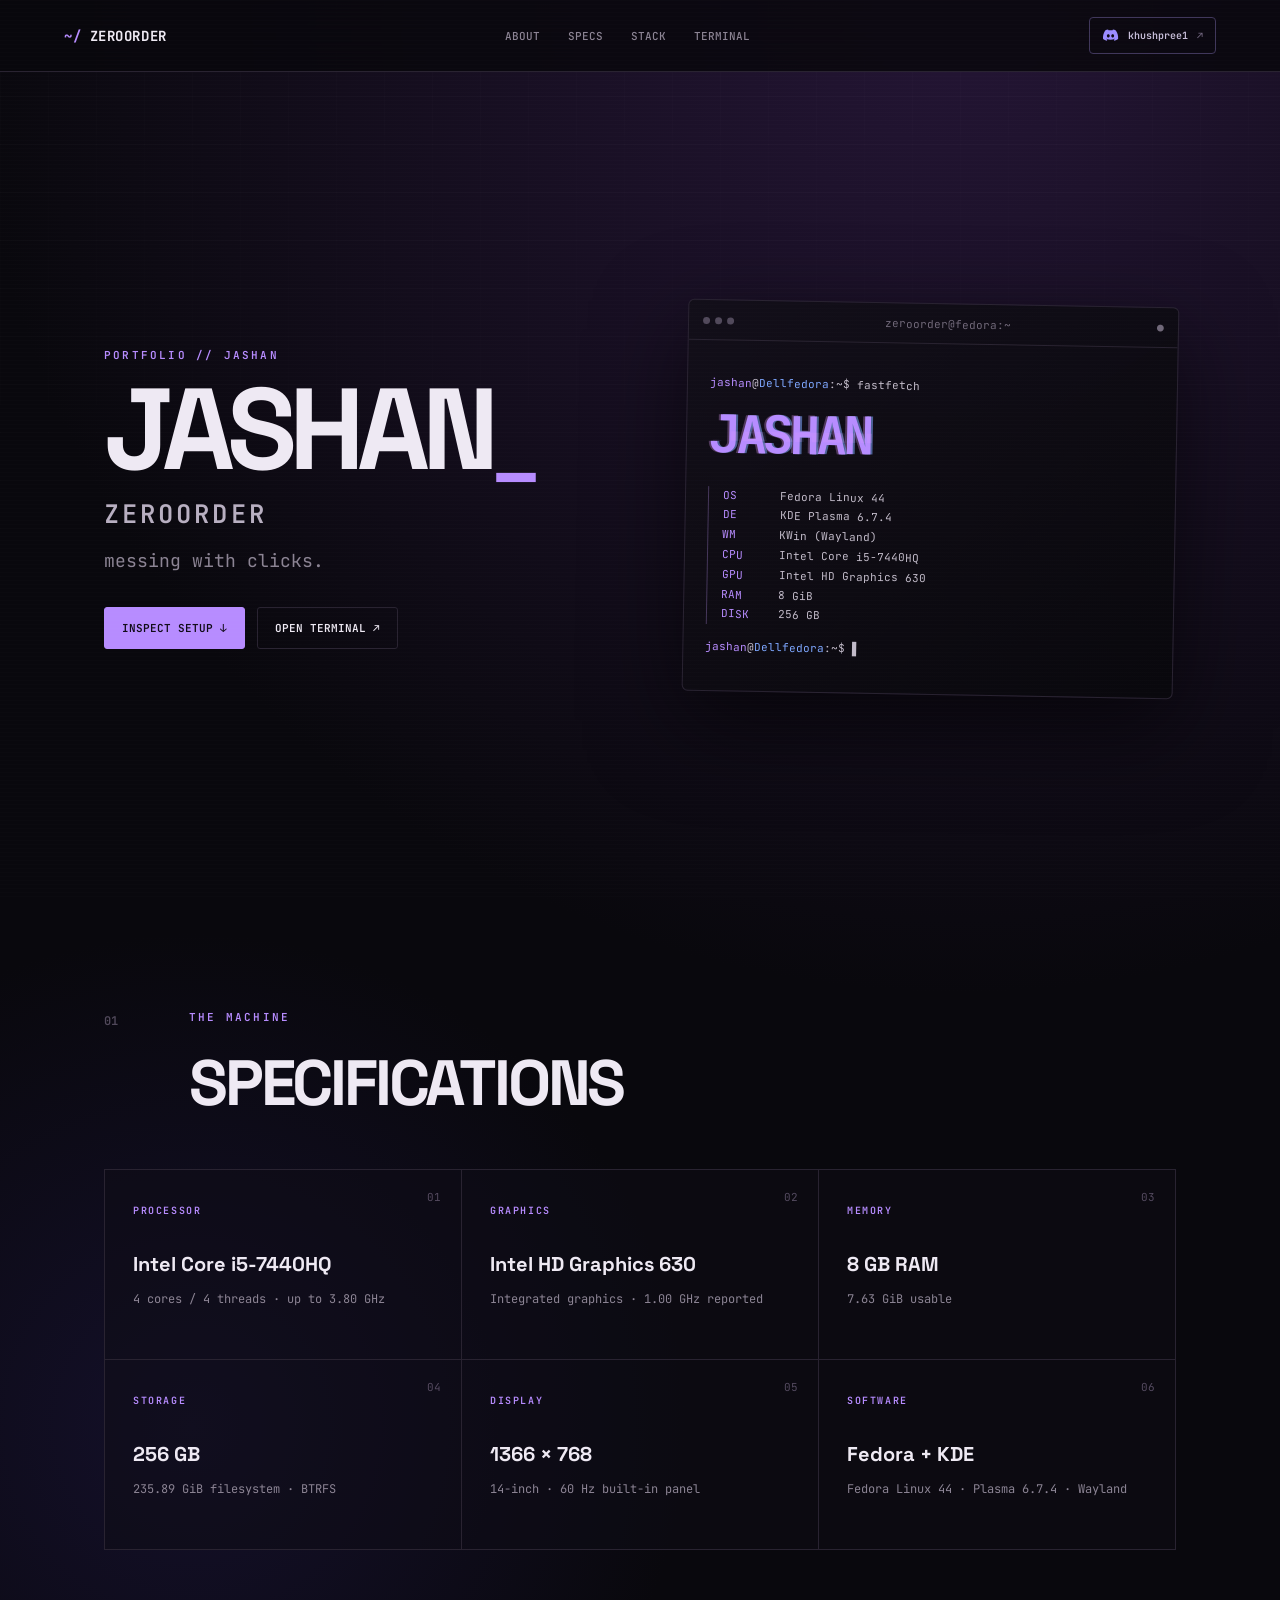
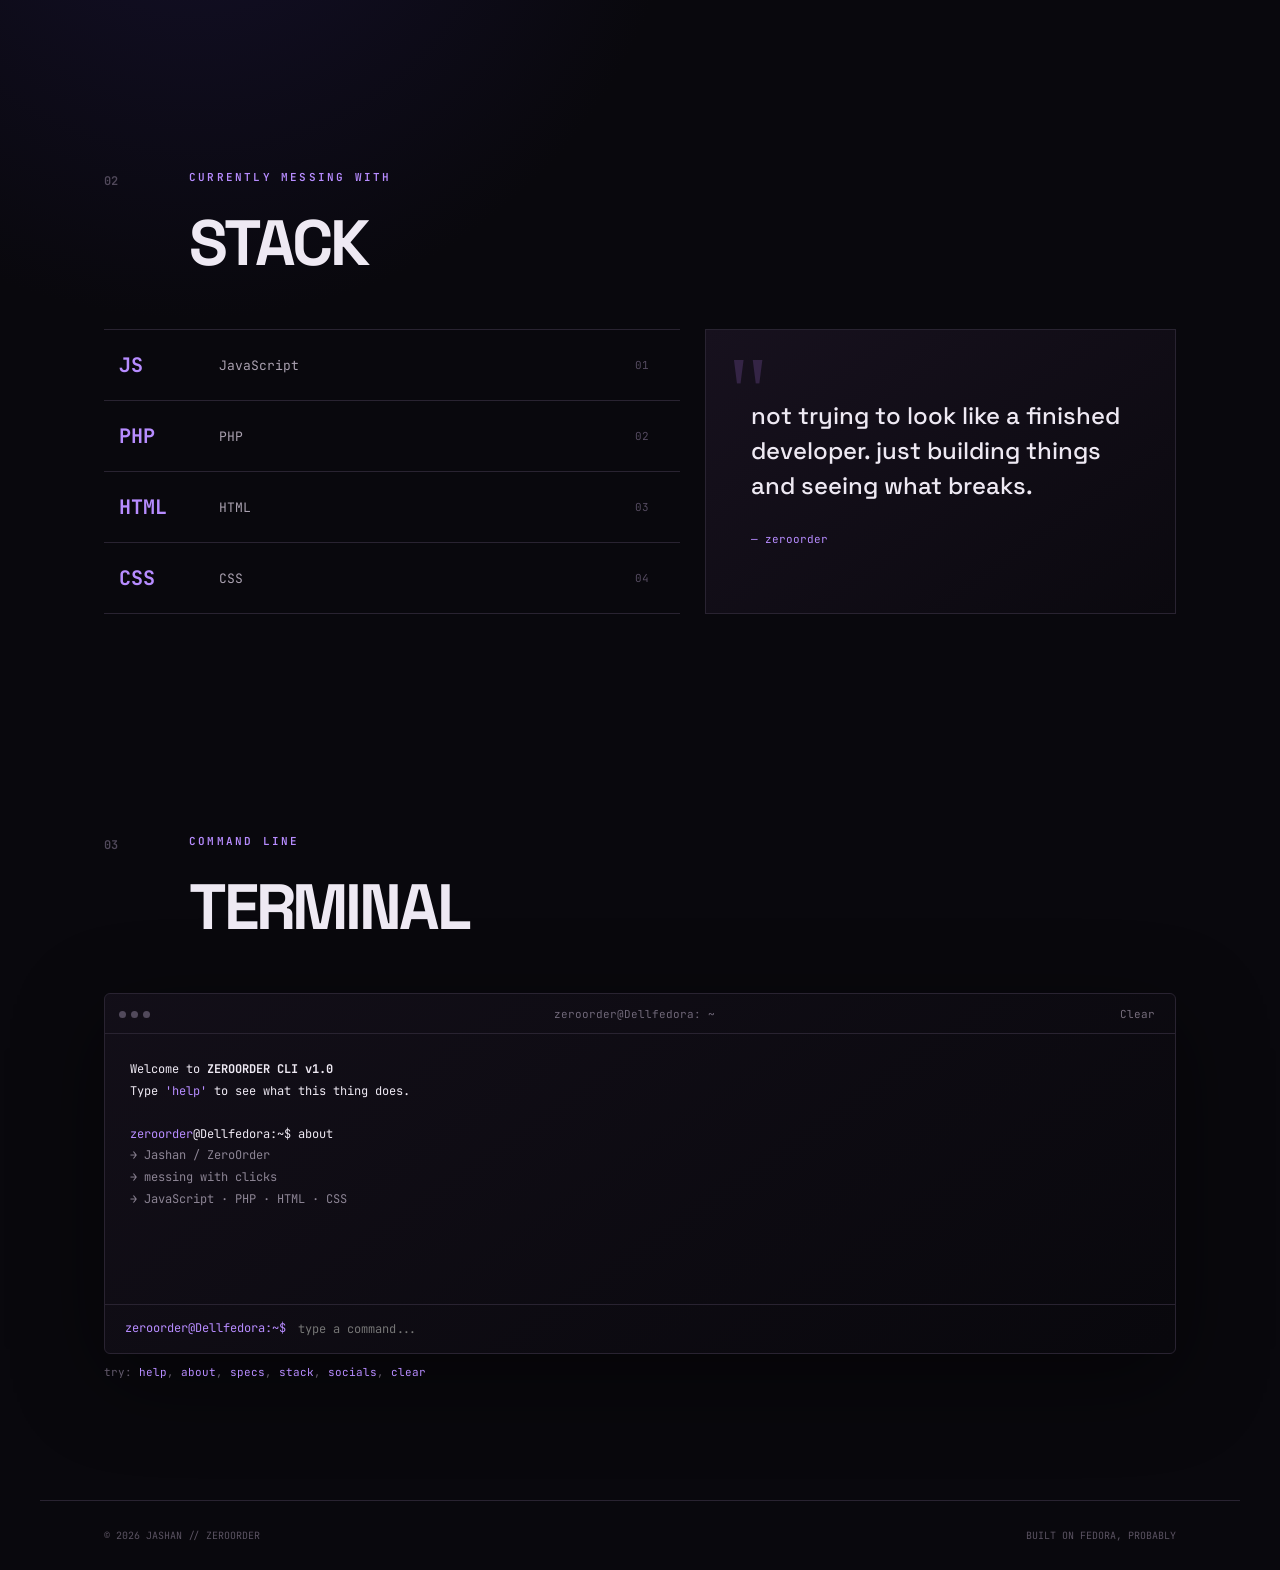
==== jashan-zeroorder-site-v3/index.html @ 9fb76fe8 "Add files via upload" ====
<!doctype html>
<html lang="en">
<head>
  <meta charset="utf-8">
  <meta name="viewport" content="width=device-width,initial-scale=1">
  <meta name="theme-color" content="#09080d">
  <meta name="description" content="Jashan — ZeroOrder">
  <title>Jashan // ZeroOrder</title>
  <link rel="stylesheet" href="style.css">
</head>
<body>
  <div class="scanlines"></div>

  <header class="topbar">
    <a class="brand" href="#top"><span class="prompt">~/</span> ZEROORDER</a>
    <nav>
      <a href="#about">about</a>
      <a href="#specs">specs</a>
      <a href="#stack">stack</a>
      <a href="#terminal">terminal</a>
    </nav>
    <a class="discord-top" href="https://discord.com/users/1391256641340575784" target="_blank" rel="noopener" aria-label="Open Discord profile">
      <svg viewBox="0 0 24 24" aria-hidden="true">
        <path d="M19.54 5.02A16.8 16.8 0 0 0 15.4 3.7l-.5 1.03a15.4 15.4 0 0 0-5.8 0L8.6 3.7a16.8 16.8 0 0 0-4.14 1.32C1.84 9.1 1.13 13.08 1.49 17a16.9 16.9 0 0 0 5.08 2.58l1.24-1.67a10.8 10.8 0 0 1-1.95-.94l.48-.36c3.76 1.75 7.84 1.75 11.55 0l.49.36c-.62.37-1.27.68-1.96.94l1.24 1.67A16.9 16.9 0 0 0 22.74 17c.43-4.56-.74-8.5-3.2-11.98ZM8.92 14.73c-1.1 0-2-.99-2-2.2s.88-2.2 2-2.2 2 .99 2 2.2-.89 2.2-2 2.2Zm6.16 0c-1.1 0-2-.99-2-2.2s.88-2.2 2-2.2 2 .99 2 2.2-.89 2.2-2 2.2Z"/>
      </svg>
      <span>khushpree1</span>
      <span class="arrow">↗</span>
    </a>
  </header>

  <main id="top">
    <section class="hero" id="about">
      <div class="hero-copy">
        <p class="eyebrow">PORTFOLIO // JASHAN</p>
        <h1>JASHAN<span class="cursor">_</span></h1>
        <p class="role">ZEROORDER</p>
        <p class="intro">messing with clicks.</p>

        <div class="hero-actions">
          <a class="btn primary" href="#specs">inspect setup <span>↓</span></a>
          <a class="btn" href="#terminal">open terminal <span>↗</span></a>
        </div>
      </div>

      <div class="terminal-card mini-terminal">
        <div class="window-bar">
          <span><b></b><b></b><b></b></span>
          <span>zeroorder@fedora:~</span>
          <span>●</span>
        </div>
        <div class="terminal-body">
          <p><span class="cyan">jashan</span>@<span class="blue">Dellfedora</span>:~$ fastfetch</p>
          <div class="ascii-name" aria-label="Jashan">
            <span>JASHAN</span>
            <span class="ascii-glitch">JASHAN</span>
          </div>
          <div class="sys">
            <div><span>OS</span> Fedora Linux 44</div>
            <div><span>DE</span> KDE Plasma 6.7.4</div>
            <div><span>WM</span> KWin (Wayland)</div>
            <div><span>CPU</span> Intel Core i5-7440HQ</div>
            <div><span>GPU</span> Intel HD Graphics 630</div>
            <div><span>RAM</span> 8 GiB</div>
            <div><span>DISK</span> 256 GB</div>
          </div>
          <p><span class="cyan">jashan</span>@<span class="blue">Dellfedora</span>:~$ <span class="blink">▋</span></p>
        </div>
      </div>
    </section>

    <section class="section" id="specs">
      <div class="section-head">
        <span>01</span>
        <div><p class="eyebrow">THE MACHINE</p><h2>SPECIFICATIONS</h2></div>
      </div>
      <div class="spec-grid">
        <article class="spec"><span class="number">01</span><span class="label">PROCESSOR</span><h3>Intel Core i5-7440HQ</h3><p>4 cores / 4 threads · up to 3.80 GHz</p></article>
        <article class="spec"><span class="number">02</span><span class="label">GRAPHICS</span><h3>Intel HD Graphics 630</h3><p>Integrated graphics · 1.00 GHz reported</p></article>
        <article class="spec"><span class="number">03</span><span class="label">MEMORY</span><h3>8 GB RAM</h3><p>7.63 GiB usable</p></article>
        <article class="spec"><span class="number">04</span><span class="label">STORAGE</span><h3>256 GB</h3><p>235.89 GiB filesystem · BTRFS</p></article>
        <article class="spec"><span class="number">05</span><span class="label">DISPLAY</span><h3>1366 × 768</h3><p>14-inch · 60 Hz built-in panel</p></article>
        <article class="spec"><span class="number">06</span><span class="label">SOFTWARE</span><h3>Fedora + KDE</h3><p>Fedora Linux 44 · Plasma 6.7.4 · Wayland</p></article>
      </div>
    </section>

    <section class="section stack-section" id="stack">
      <div class="section-head">
        <span>02</span>
        <div><p class="eyebrow">CURRENTLY MESSING WITH</p><h2>STACK</h2></div>
      </div>
      <div class="stack-layout">
        <div class="stack-list">
          <div class="stack-item"><strong>JS</strong><span>JavaScript</span><em>01</em></div>
          <div class="stack-item"><strong>PHP</strong><span>PHP</span><em>02</em></div>
          <div class="stack-item"><strong>HTML</strong><span>HTML</span><em>03</em></div>
          <div class="stack-item"><strong>CSS</strong><span>CSS</span><em>04</em></div>
        </div>
        <div class="quote-card">
          <span class="quote-mark">"</span>
          <p>not trying to look like a finished developer. just building things and seeing what breaks.</p>
          <small>— zeroorder</small>
        </div>
      </div>
    </section>

    <section class="section" id="terminal">
      <div class="section-head">
        <span>03</span>
        <div><p class="eyebrow">COMMAND LINE</p><h2>TERMINAL</h2></div>
      </div>
      <div class="terminal-card full-terminal">
        <div class="window-bar">
          <span><b></b><b></b><b></b></span>
          <span>zeroorder@Dellfedora: ~</span>
          <button id="clearTerminal">Clear</button>
        </div>
        <div class="terminal-output" id="output">
          <div>Welcome to <strong>ZEROORDER CLI v1.0</strong></div>
          <div>Type <span class="cyan">'help'</span> to see what this thing does.</div>
          <br>
          <div><span class="cyan">zeroorder</span>@Dellfedora:~$ <span>about</span></div>
          <div class="muted">→ Jashan / ZeroOrder</div>
          <div class="muted">→ messing with clicks</div>
          <div class="muted">→ JavaScript · PHP · HTML · CSS</div>
        </div>
        <form class="terminal-input" id="terminalForm">
          <span>zeroorder@Dellfedora:~$</span>
          <input id="command" autocomplete="off" spellcheck="false" placeholder="type a command...">
        </form>
      </div>
      <p class="command-hint">try: <button data-cmd="help">help</button>, <button data-cmd="about">about</button>, <button data-cmd="specs">specs</button>, <button data-cmd="stack">stack</button>, <button data-cmd="socials">socials</button>, <button data-cmd="clear">clear</button></p>
    </section>
  </main>

  <footer>
    <span>© 2026 JASHAN // ZEROORDER</span>
    <span>built on Fedora, probably</span>
  </footer>
  <script src="script.js"></script>
</body>
</html>
---- jashan-zeroorder-site-v3/style.css ----
@import url('https://fonts.googleapis.com/css2?family=JetBrains+Mono:wght@400;500;600;700&family=Space+Grotesk:wght@400;500;600;700&display=swap');

:root{--bg:#09080d;--panel:#100e16;--panel2:#15111d;--line:#292331;--text:#eee9f3;--muted:#8c8494;--cyan:#b78cff;--blue:#7ea7ff;--green:#79e6aa;--pink:#e59cff;--shadow:0 25px 90px rgba(0,0,0,.48)}
*{box-sizing:border-box}html{scroll-behavior:smooth}body{margin:0;background:radial-gradient(circle at 75% 0,#241535 0,transparent 30%),radial-gradient(circle at 15% 45%,#14102a 0,transparent 24%),var(--bg);color:var(--text);font-family:"Space Grotesk",sans-serif}
body:before{content:"";position:fixed;inset:0;pointer-events:none;background-image:linear-gradient(rgba(255,255,255,.018) 1px,transparent 1px),linear-gradient(90deg,rgba(255,255,255,.012) 1px,transparent 1px);background-size:48px 48px;mask-image:linear-gradient(to bottom,black,transparent 90%);z-index:-1}.scanlines{position:fixed;inset:0;pointer-events:none;opacity:.025;background:repeating-linear-gradient(0deg,transparent 0 3px,#fff 4px);z-index:20}
a{color:inherit;text-decoration:none}button,input{font:inherit}.topbar{height:72px;display:flex;align-items:center;justify-content:space-between;padding:0 5vw;border-bottom:1px solid var(--line);position:sticky;top:0;background:rgba(9,8,13,.84);backdrop-filter:blur(18px);z-index:10}.brand{font:700 14px "JetBrains Mono";letter-spacing:.04em}.prompt{color:var(--cyan)}nav{display:flex;gap:28px;font:500 11px "JetBrains Mono";color:var(--muted);text-transform:uppercase}nav a:hover{color:var(--cyan)}
.discord-top{display:flex;align-items:center;gap:9px;border:1px solid #40375b;padding:9px 12px;border-radius:4px;font:600 10px "JetBrains Mono";color:#c9bfdb;transition:.2s}.discord-top svg{width:17px;height:17px;fill:#9b8cff}.discord-top:hover{border-color:#8d6eff;background:#181226;color:white;transform:translateY(-1px)}.discord-top .arrow{color:#736781}
.eyebrow{font:600 11px "JetBrains Mono";letter-spacing:.2em;color:var(--cyan);margin:0 0 18px}h1{font-size:clamp(60px,9vw,120px);line-height:.86;margin:0;letter-spacing:-.07em}.cursor{color:var(--cyan);font-size:.7em}.role{font:600 clamp(18px,2vw,28px) "JetBrains Mono";color:#b8afc1;letter-spacing:.12em;margin:18px 0}.intro{font:400 18px "JetBrains Mono";color:var(--muted)}
.hero{min-height:calc(100vh - 72px);max-width:1200px;margin:auto;padding:9vw 5vw 7vw;display:grid;grid-template-columns:1fr 1fr;gap:7vw;align-items:center}.hero-actions{display:flex;gap:12px;margin-top:35px}.btn{border:1px solid var(--line);padding:13px 17px;border-radius:3px;font:600 11px "JetBrains Mono";text-transform:uppercase;transition:.2s}.btn:hover{border-color:var(--cyan);transform:translateY(-2px)}.btn.primary{background:var(--cyan);color:#100b17;border-color:var(--cyan)}
.terminal-card{border:1px solid var(--line);background:linear-gradient(145deg,rgba(19,15,25,.97),rgba(9,8,13,.99));box-shadow:var(--shadow);border-radius:6px;overflow:hidden;font-family:"JetBrains Mono",monospace}.mini-terminal{transform:rotate(1deg);box-shadow:0 30px 90px rgba(0,0,0,.58)}.window-bar{height:40px;border-bottom:1px solid var(--line);display:flex;align-items:center;justify-content:space-between;padding:0 14px;color:#706879;font-size:11px}.window-bar b{display:inline-block;width:7px;height:7px;border-radius:50%;background:#51495b;margin-right:5px}.terminal-body{padding:22px;font-size:11px;line-height:1.8;color:#c1bac8}.ascii-name{
  position:relative;
  display:inline-block;
  margin:7px 0 15px;
  font:700 clamp(32px,5vw,52px)/.9 "JetBrains Mono",monospace;
  letter-spacing:-.08em;
  color:var(--cyan);
  text-shadow:2px 0 0 rgba(126,167,255,.55),-2px 0 0 rgba(229,156,255,.3);
}
.ascii-name .ascii-glitch{
  position:absolute;
  inset:0;
  color:var(--pink);
  opacity:.22;
  transform:translate(2px,-1px);
  clip-path:inset(45% 0 35% 0);
  animation:terminalGlitch 3.2s steps(1,end) infinite;
}
@keyframes terminalGlitch{
  0%,88%,100%{transform:translate(2px,-1px);clip-path:inset(45% 0 35% 0)}
  89%{transform:translate(-3px,1px);clip-path:inset(10% 0 70% 0)}
  90%{transform:translate(3px,0);clip-path:inset(70% 0 8% 0)}
  91%{transform:translate(0,0);clip-path:inset(45% 0 35% 0)}
}.cyan{color:var(--cyan)}.blue{color:var(--blue)}.blink{animation:blink 1s infinite}@keyframes blink{50%{opacity:0}}.sys{border-left:1px solid #45375a;padding-left:14px;margin:13px 0}.sys span{display:inline-block;color:var(--cyan);width:50px}
.section{max-width:1200px;margin:auto;padding:110px 5vw}.section-head{display:grid;grid-template-columns:70px 1fr;gap:15px;margin-bottom:45px}.section-head>span{font:600 12px "JetBrains Mono";color:#51495b;padding-top:3px}.section h2{font-size:clamp(35px,5vw,65px);letter-spacing:-.05em;margin:0}.spec-grid{display:grid;grid-template-columns:repeat(3,1fr);border-top:1px solid var(--line);border-left:1px solid var(--line)}.spec{min-height:190px;padding:28px;border-right:1px solid var(--line);border-bottom:1px solid var(--line);position:relative;background:rgba(16,14,22,.55);transition:.25s}.spec:hover{background:#17111e;transform:translateY(-3px)}.spec .number{font:11px "JetBrains Mono";color:#554b60;position:absolute;right:20px;top:20px}.label{font:600 10px "JetBrains Mono";color:var(--cyan);letter-spacing:.16em}.spec h3{font-size:20px;margin:32px 0 10px}.spec p{font:12px "JetBrains Mono";color:var(--muted);line-height:1.7}
.stack-layout{display:grid;grid-template-columns:1.1fr .9fr;gap:25px}.stack-list{border-top:1px solid var(--line)}.stack-item{display:grid;grid-template-columns:100px 1fr 30px;align-items:center;padding:22px 15px;border-bottom:1px solid var(--line);font-family:"JetBrains Mono"}.stack-item strong{font-size:20px;color:var(--cyan)}.stack-item span{color:#aaa1b0;font-size:13px}.stack-item em{font-style:normal;color:#554b60;font-size:11px}.quote-card{border:1px solid var(--line);padding:45px;background:linear-gradient(145deg,#17111e,#0b090f);position:relative}.quote-mark{font:100px Georgia;color:#342445;position:absolute;top:4px;left:22px}.quote-card p{font:500 24px/1.45 "Space Grotesk";max-width:450px;position:relative}.quote-card small{font:11px "JetBrains Mono";color:var(--cyan)}
.full-terminal{min-height:360px}.full-terminal .window-bar button{background:none;border:0;color:#766d7c;cursor:pointer}.terminal-output{padding:25px;min-height:270px;font-size:12px;line-height:1.8;max-height:360px;overflow:auto}.muted{color:var(--muted)}.terminal-input{border-top:1px solid var(--line);display:flex;gap:10px;padding:15px 20px;font:12px "JetBrains Mono";color:var(--cyan)}.terminal-input input{flex:1;background:none;border:0;outline:0;color:white}.command-hint{font:11px "JetBrains Mono";color:#62596b}.command-hint button{border:0;background:none;color:var(--cyan);padding:0;cursor:pointer}.command-hint button:hover{text-decoration:underline}
footer{border-top:1px solid var(--line);max-width:1200px;margin:auto;padding:28px 5vw;display:flex;justify-content:space-between;color:#5b5362;font:10px "JetBrains Mono";text-transform:uppercase}
@media(max-width:800px){.topbar{padding:0 20px}.topbar nav{display:none}.hero{grid-template-columns:1fr;padding-top:70px}.mini-terminal{transform:none}.spec-grid{grid-template-columns:1fr 1fr}.stack-layout{grid-template-columns:1fr}.section{padding:80px 20px}.hero{padding-left:20px;padding-right:20px}.discord-top span:nth-child(2){display:none}}
@media(max-width:500px){.spec-grid{grid-template-columns:1fr}.hero h1{font-size:60px}.section-head{grid-template-columns:45px 1fr}.discord-top{padding:8px}.discord-top svg{width:18px}footer{flex-direction:column;gap:10px}}
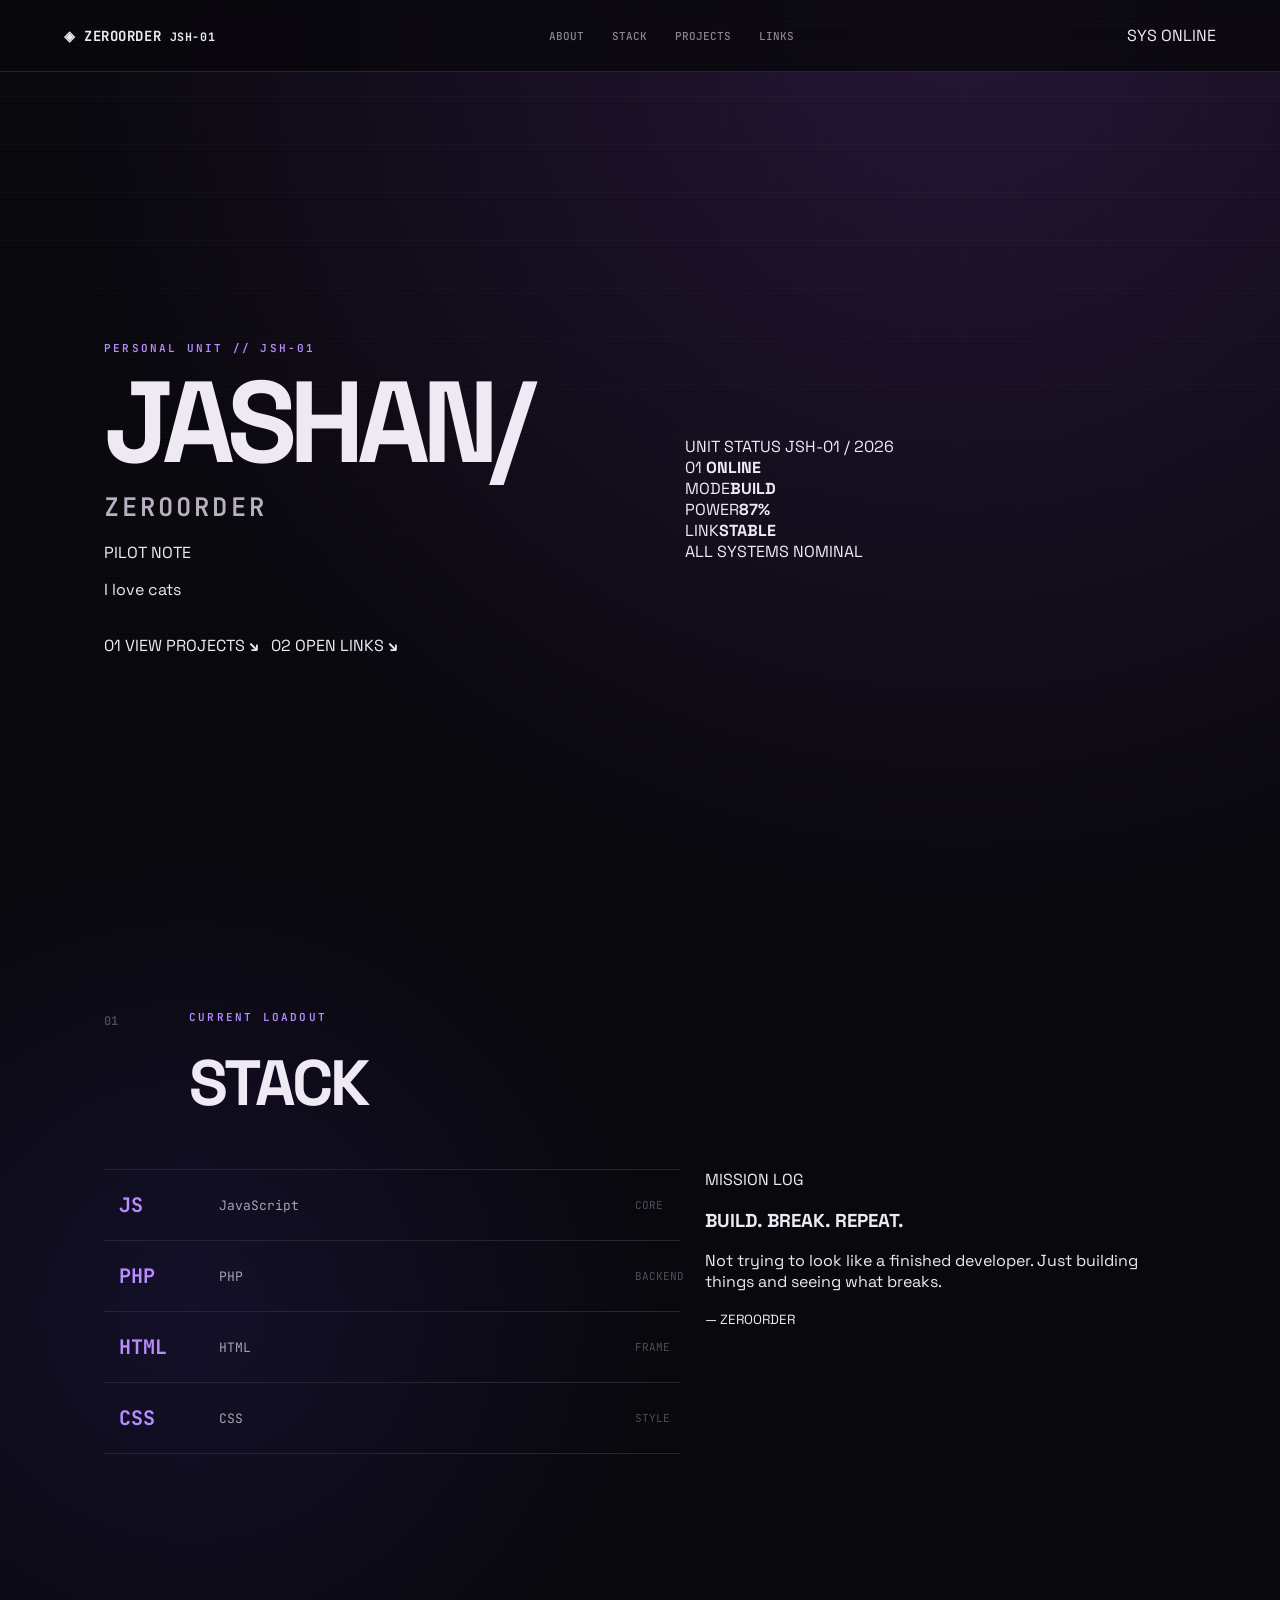
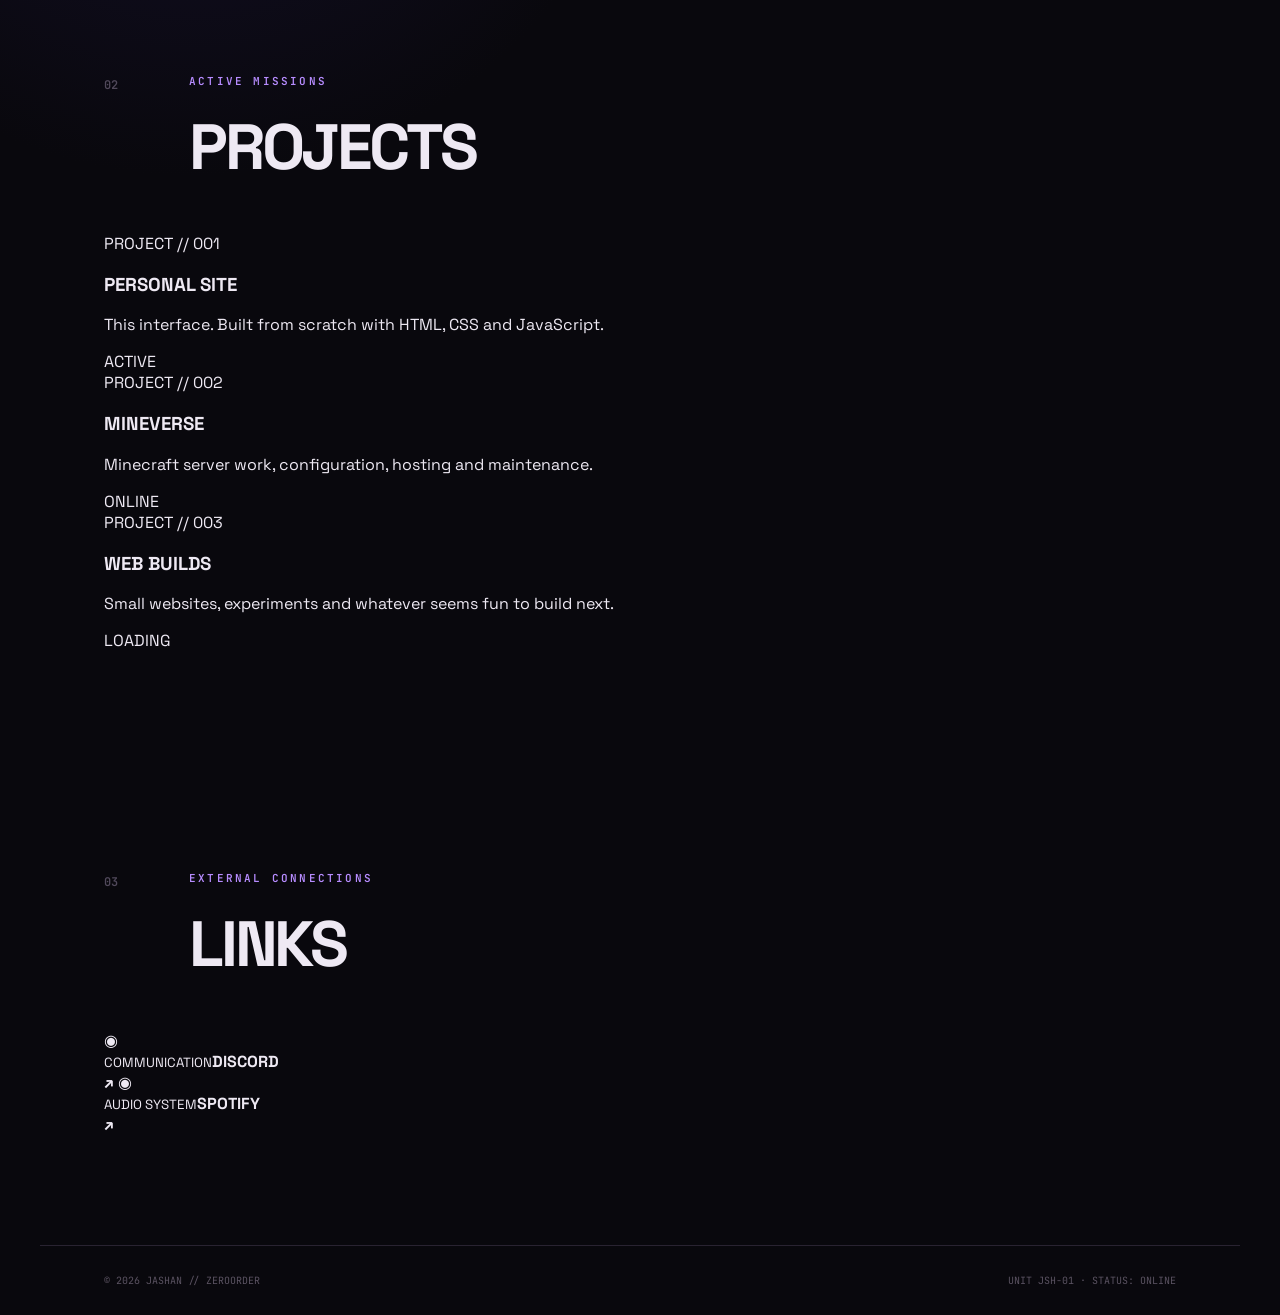
==== commit d9a6a94b: "Add files via upload" ====
--- a/jashan-zeroorder-site-v3/index.html
+++ b/jashan-zeroorder-site-v3/index.html
@@ -3,139 +3,156 @@
 <head>
   <meta charset="utf-8">
   <meta name="viewport" content="width=device-width,initial-scale=1">
-  <meta name="theme-color" content="#09080d">
+  <meta name="theme-color" content="#11110f">
   <meta name="description" content="Jashan — ZeroOrder">
   <title>Jashan // ZeroOrder</title>
   <link rel="stylesheet" href="style.css">
 </head>
 <body>
+  <div class="grid"></div>
   <div class="scanlines"></div>
 
   <header class="topbar">
-    <a class="brand" href="#top"><span class="prompt">~/</span> ZEROORDER</a>
+    <a class="brand" href="#top">
+      <span class="brand-mark">◈</span>
+      <span>ZEROORDER</span>
+      <small>JSH-01</small>
+    </a>
+
     <nav>
       <a href="#about">about</a>
-      <a href="#specs">specs</a>
       <a href="#stack">stack</a>
-      <a href="#terminal">terminal</a>
+      <a href="#projects">projects</a>
+      <a href="#links">links</a>
     </nav>
-    <a class="discord-top" href="https://discord.com/users/1391256641340575784" target="_blank" rel="noopener" aria-label="Open Discord profile">
-      <svg viewBox="0 0 24 24" aria-hidden="true">
-        <path d="M19.54 5.02A16.8 16.8 0 0 0 15.4 3.7l-.5 1.03a15.4 15.4 0 0 0-5.8 0L8.6 3.7a16.8 16.8 0 0 0-4.14 1.32C1.84 9.1 1.13 13.08 1.49 17a16.9 16.9 0 0 0 5.08 2.58l1.24-1.67a10.8 10.8 0 0 1-1.95-.94l.48-.36c3.76 1.75 7.84 1.75 11.55 0l.49.36c-.62.37-1.27.68-1.96.94l1.24 1.67A16.9 16.9 0 0 0 22.74 17c.43-4.56-.74-8.5-3.2-11.98ZM8.92 14.73c-1.1 0-2-.99-2-2.2s.88-2.2 2-2.2 2 .99 2 2.2-.89 2.2-2 2.2Zm6.16 0c-1.1 0-2-.99-2-2.2s.88-2.2 2-2.2 2 .99 2 2.2-.89 2.2-2 2.2Z"/>
-      </svg>
-      <span>khushpree1</span>
-      <span class="arrow">↗</span>
-    </a>
+
+    <div class="system-status">
+      <i></i>
+      <span>SYS ONLINE</span>
+    </div>
   </header>
 
   <main id="top">
     <section class="hero" id="about">
       <div class="hero-copy">
-        <p class="eyebrow">PORTFOLIO // JASHAN</p>
-        <h1>JASHAN<span class="cursor">_</span></h1>
+        <p class="eyebrow">PERSONAL UNIT // JSH-01</p>
+        <h1>JASHAN<span class="slash">/</span></h1>
         <p class="role">ZEROORDER</p>
-        <p class="intro">messing with clicks.</p>
+        <div class="bio-panel">
+          <span class="panel-label">PILOT NOTE</span>
+          <p>I love cats</p>
+        </div>
 
         <div class="hero-actions">
-          <a class="btn primary" href="#specs">inspect setup <span>↓</span></a>
-          <a class="btn" href="#terminal">open terminal <span>↗</span></a>
+          <a class="mecha-btn primary" href="#projects"><span>01</span> VIEW PROJECTS <b>↘</b></a>
+          <a class="mecha-btn" href="#links"><span>02</span> OPEN LINKS <b>↘</b></a>
         </div>
       </div>
 
-      <div class="terminal-card mini-terminal">
-        <div class="window-bar">
-          <span><b></b><b></b><b></b></span>
-          <span>zeroorder@fedora:~</span>
-          <span>●</span>
+      <div class="core-panel">
+        <div class="panel-corner tl"></div><div class="panel-corner tr"></div>
+        <div class="panel-corner bl"></div><div class="panel-corner br"></div>
+
+        <div class="panel-head">
+          <span>UNIT STATUS</span>
+          <span>JSH-01 / 2026</span>
         </div>
-        <div class="terminal-body">
-          <p><span class="cyan">jashan</span>@<span class="blue">Dellfedora</span>:~$ fastfetch</p>
-          <div class="ascii-name" aria-label="Jashan">
-            <span>JASHAN</span>
-            <span class="ascii-glitch">JASHAN</span>
+
+        <div class="core-wrap">
+          <div class="core-ring ring-one"></div>
+          <div class="core-ring ring-two"></div>
+          <div class="core-ring ring-three"></div>
+          <div class="core">
+            <span>01</span>
+            <b>ONLINE</b>
           </div>
-          <div class="sys">
-            <div><span>OS</span> Fedora Linux 44</div>
-            <div><span>DE</span> KDE Plasma 6.7.4</div>
-            <div><span>WM</span> KWin (Wayland)</div>
-            <div><span>CPU</span> Intel Core i5-7440HQ</div>
-            <div><span>GPU</span> Intel HD Graphics 630</div>
-            <div><span>RAM</span> 8 GiB</div>
-            <div><span>DISK</span> 256 GB</div>
-          </div>
-          <p><span class="cyan">jashan</span>@<span class="blue">Dellfedora</span>:~$ <span class="blink">▋</span></p>
+        </div>
+
+        <div class="readouts">
+          <div><span>MODE</span><strong>BUILD</strong></div>
+          <div><span>POWER</span><strong>87%</strong></div>
+          <div><span>LINK</span><strong>STABLE</strong></div>
+        </div>
+
+        <div class="warning"><i></i> ALL SYSTEMS NOMINAL</div>
+      </div>
+    </section>
+
+    <section class="section" id="stack">
+      <div class="section-head">
+        <span>01</span>
+        <div><p class="eyebrow">CURRENT LOADOUT</p><h2>STACK</h2></div>
+      </div>
+
+      <div class="stack-layout">
+        <div class="stack-list">
+          <div class="stack-item"><strong>JS</strong><span>JavaScript</span><em>CORE</em></div>
+          <div class="stack-item"><strong>PHP</strong><span>PHP</span><em>BACKEND</em></div>
+          <div class="stack-item"><strong>HTML</strong><span>HTML</span><em>FRAME</em></div>
+          <div class="stack-item"><strong>CSS</strong><span>CSS</span><em>STYLE</em></div>
+        </div>
+
+        <div class="mission-card">
+          <span class="panel-label">MISSION LOG</span>
+          <h3>BUILD. BREAK. REPEAT.</h3>
+          <p>Not trying to look like a finished developer. Just building things and seeing what breaks.</p>
+          <small>— ZEROORDER</small>
         </div>
       </div>
     </section>
 
-    <section class="section" id="specs">
+    <section class="section projects-section" id="projects">
       <div class="section-head">
-        <span>01</span>
-        <div><p class="eyebrow">THE MACHINE</p><h2>SPECIFICATIONS</h2></div>
+        <span>02</span>
+        <div><p class="eyebrow">ACTIVE MISSIONS</p><h2>PROJECTS</h2></div>
       </div>
-      <div class="spec-grid">
-        <article class="spec"><span class="number">01</span><span class="label">PROCESSOR</span><h3>Intel Core i5-7440HQ</h3><p>4 cores / 4 threads · up to 3.80 GHz</p></article>
-        <article class="spec"><span class="number">02</span><span class="label">GRAPHICS</span><h3>Intel HD Graphics 630</h3><p>Integrated graphics · 1.00 GHz reported</p></article>
-        <article class="spec"><span class="number">03</span><span class="label">MEMORY</span><h3>8 GB RAM</h3><p>7.63 GiB usable</p></article>
-        <article class="spec"><span class="number">04</span><span class="label">STORAGE</span><h3>256 GB</h3><p>235.89 GiB filesystem · BTRFS</p></article>
-        <article class="spec"><span class="number">05</span><span class="label">DISPLAY</span><h3>1366 × 768</h3><p>14-inch · 60 Hz built-in panel</p></article>
-        <article class="spec"><span class="number">06</span><span class="label">SOFTWARE</span><h3>Fedora + KDE</h3><p>Fedora Linux 44 · Plasma 6.7.4 · Wayland</p></article>
+
+      <div class="project-grid">
+        <article class="project-card">
+          <div class="project-id">PROJECT // 001</div>
+          <h3>PERSONAL SITE</h3>
+          <p>This interface. Built from scratch with HTML, CSS and JavaScript.</p>
+          <span class="project-state">ACTIVE</span>
+        </article>
+        <article class="project-card">
+          <div class="project-id">PROJECT // 002</div>
+          <h3>MINEVERSE</h3>
+          <p>Minecraft server work, configuration, hosting and maintenance.</p>
+          <span class="project-state">ONLINE</span>
+        </article>
+        <article class="project-card">
+          <div class="project-id">PROJECT // 003</div>
+          <h3>WEB BUILDS</h3>
+          <p>Small websites, experiments and whatever seems fun to build next.</p>
+          <span class="project-state">LOADING</span>
+        </article>
       </div>
     </section>
 
-    <section class="section stack-section" id="stack">
-      <div class="section-head">
-        <span>02</span>
-        <div><p class="eyebrow">CURRENTLY MESSING WITH</p><h2>STACK</h2></div>
-      </div>
-      <div class="stack-layout">
-        <div class="stack-list">
-          <div class="stack-item"><strong>JS</strong><span>JavaScript</span><em>01</em></div>
-          <div class="stack-item"><strong>PHP</strong><span>PHP</span><em>02</em></div>
-          <div class="stack-item"><strong>HTML</strong><span>HTML</span><em>03</em></div>
-          <div class="stack-item"><strong>CSS</strong><span>CSS</span><em>04</em></div>
-        </div>
-        <div class="quote-card">
-          <span class="quote-mark">"</span>
-          <p>not trying to look like a finished developer. just building things and seeing what breaks.</p>
-          <small>— zeroorder</small>
-        </div>
-      </div>
-    </section>
-
-    <section class="section" id="terminal">
+    <section class="section links-section" id="links">
       <div class="section-head">
         <span>03</span>
-        <div><p class="eyebrow">COMMAND LINE</p><h2>TERMINAL</h2></div>
+        <div><p class="eyebrow">EXTERNAL CONNECTIONS</p><h2>LINKS</h2></div>
       </div>
-      <div class="terminal-card full-terminal">
-        <div class="window-bar">
-          <span><b></b><b></b><b></b></span>
-          <span>zeroorder@Dellfedora: ~</span>
-          <button id="clearTerminal">Clear</button>
-        </div>
-        <div class="terminal-output" id="output">
-          <div>Welcome to <strong>ZEROORDER CLI v1.0</strong></div>
-          <div>Type <span class="cyan">'help'</span> to see what this thing does.</div>
-          <br>
-          <div><span class="cyan">zeroorder</span>@Dellfedora:~$ <span>about</span></div>
-          <div class="muted">→ Jashan / ZeroOrder</div>
-          <div class="muted">→ messing with clicks</div>
-          <div class="muted">→ JavaScript · PHP · HTML · CSS</div>
-        </div>
-        <form class="terminal-input" id="terminalForm">
-          <span>zeroorder@Dellfedora:~$</span>
-          <input id="command" autocomplete="off" spellcheck="false" placeholder="type a command...">
-        </form>
+
+      <div class="link-grid">
+        <a class="link-card" href="https://discord.com/users/1391256641340575784" target="_blank" rel="noopener">
+          <span class="link-icon">◉</span>
+          <div><small>COMMUNICATION</small><strong>DISCORD</strong></div>
+          <b>↗</b>
+        </a>
+        <a class="link-card spotify" href="https://open.spotify.com/user/31nstdugvkqxblwlrwne67kkf64u" target="_blank" rel="noopener">
+          <span class="link-icon">◉</span>
+          <div><small>AUDIO SYSTEM</small><strong>SPOTIFY</strong></div>
+          <b>↗</b>
+        </a>
       </div>
-      <p class="command-hint">try: <button data-cmd="help">help</button>, <button data-cmd="about">about</button>, <button data-cmd="specs">specs</button>, <button data-cmd="stack">stack</button>, <button data-cmd="socials">socials</button>, <button data-cmd="clear">clear</button></p>
     </section>
   </main>
 
   <footer>
     <span>© 2026 JASHAN // ZEROORDER</span>
-    <span>built on Fedora, probably</span>
+    <span>UNIT JSH-01 · STATUS: ONLINE</span>
   </footer>
-  <script src="script.js"></script>
 </body>
-</html>+</html>
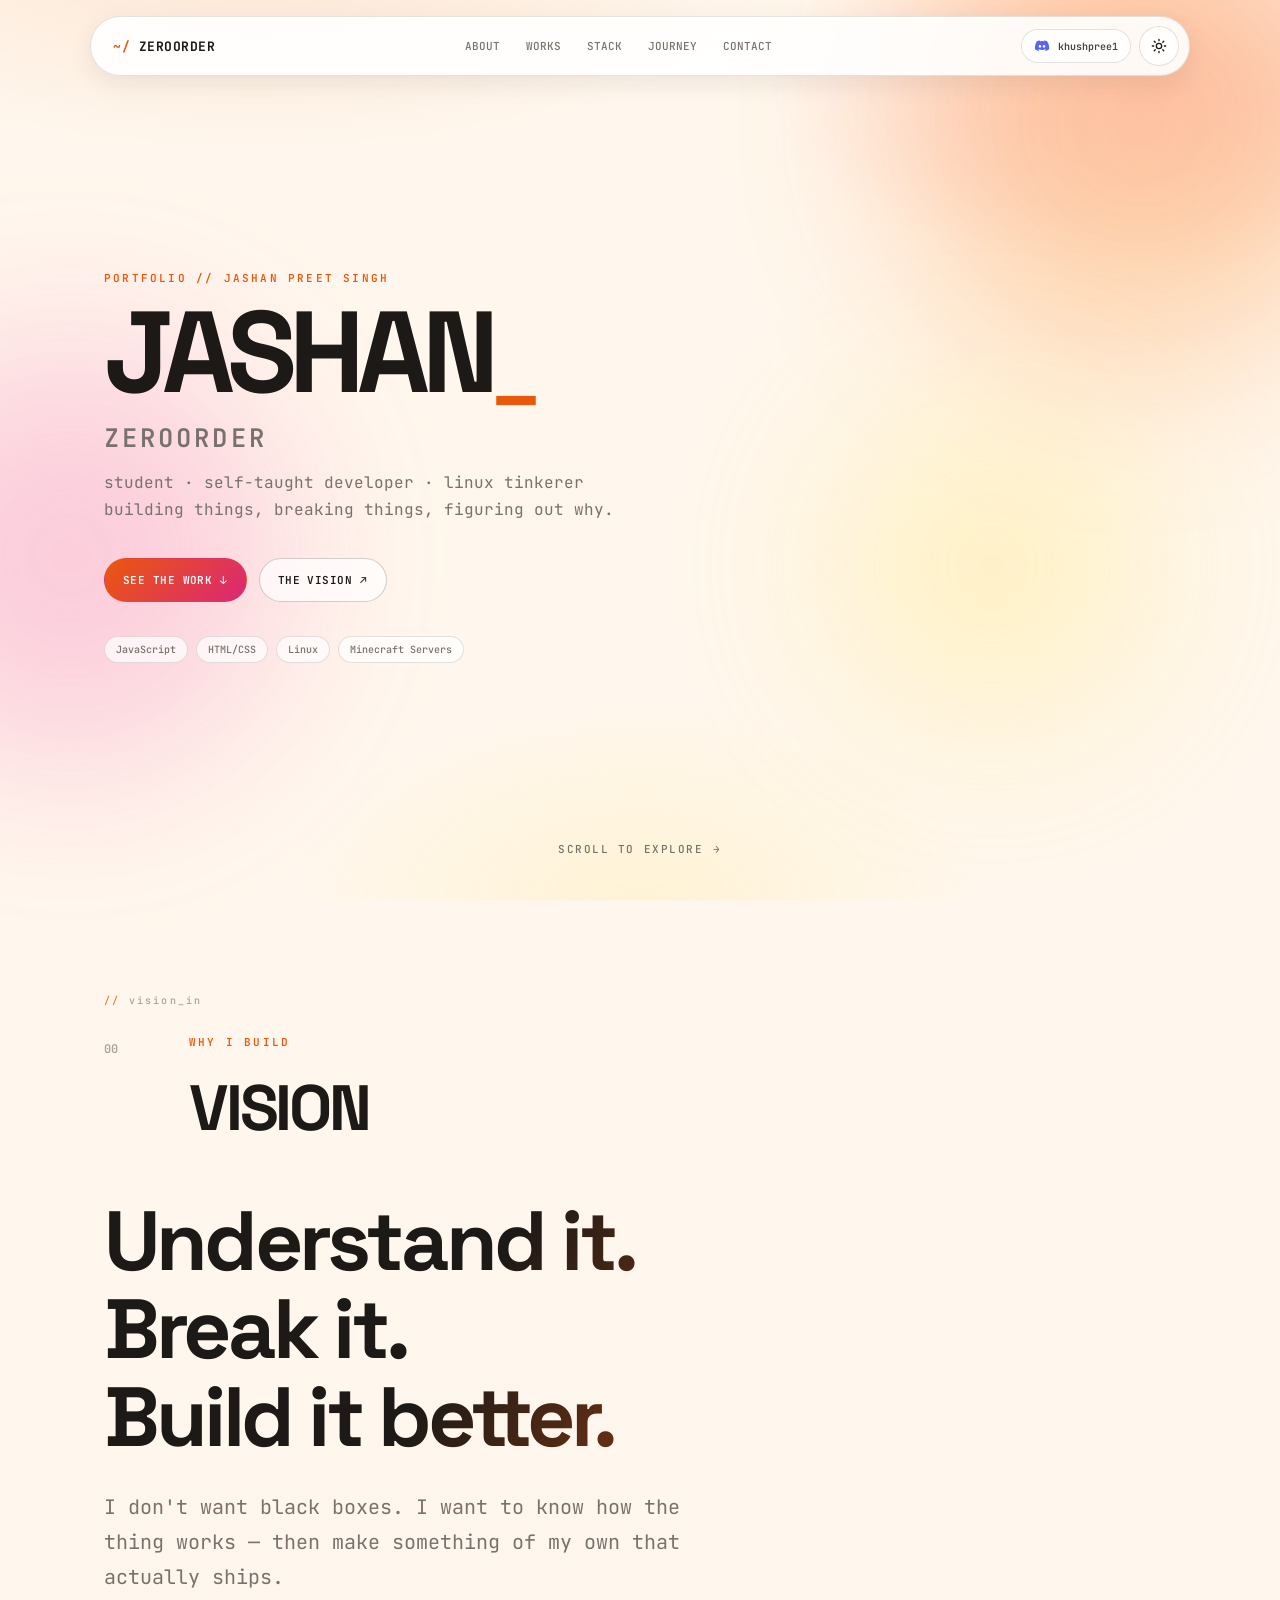
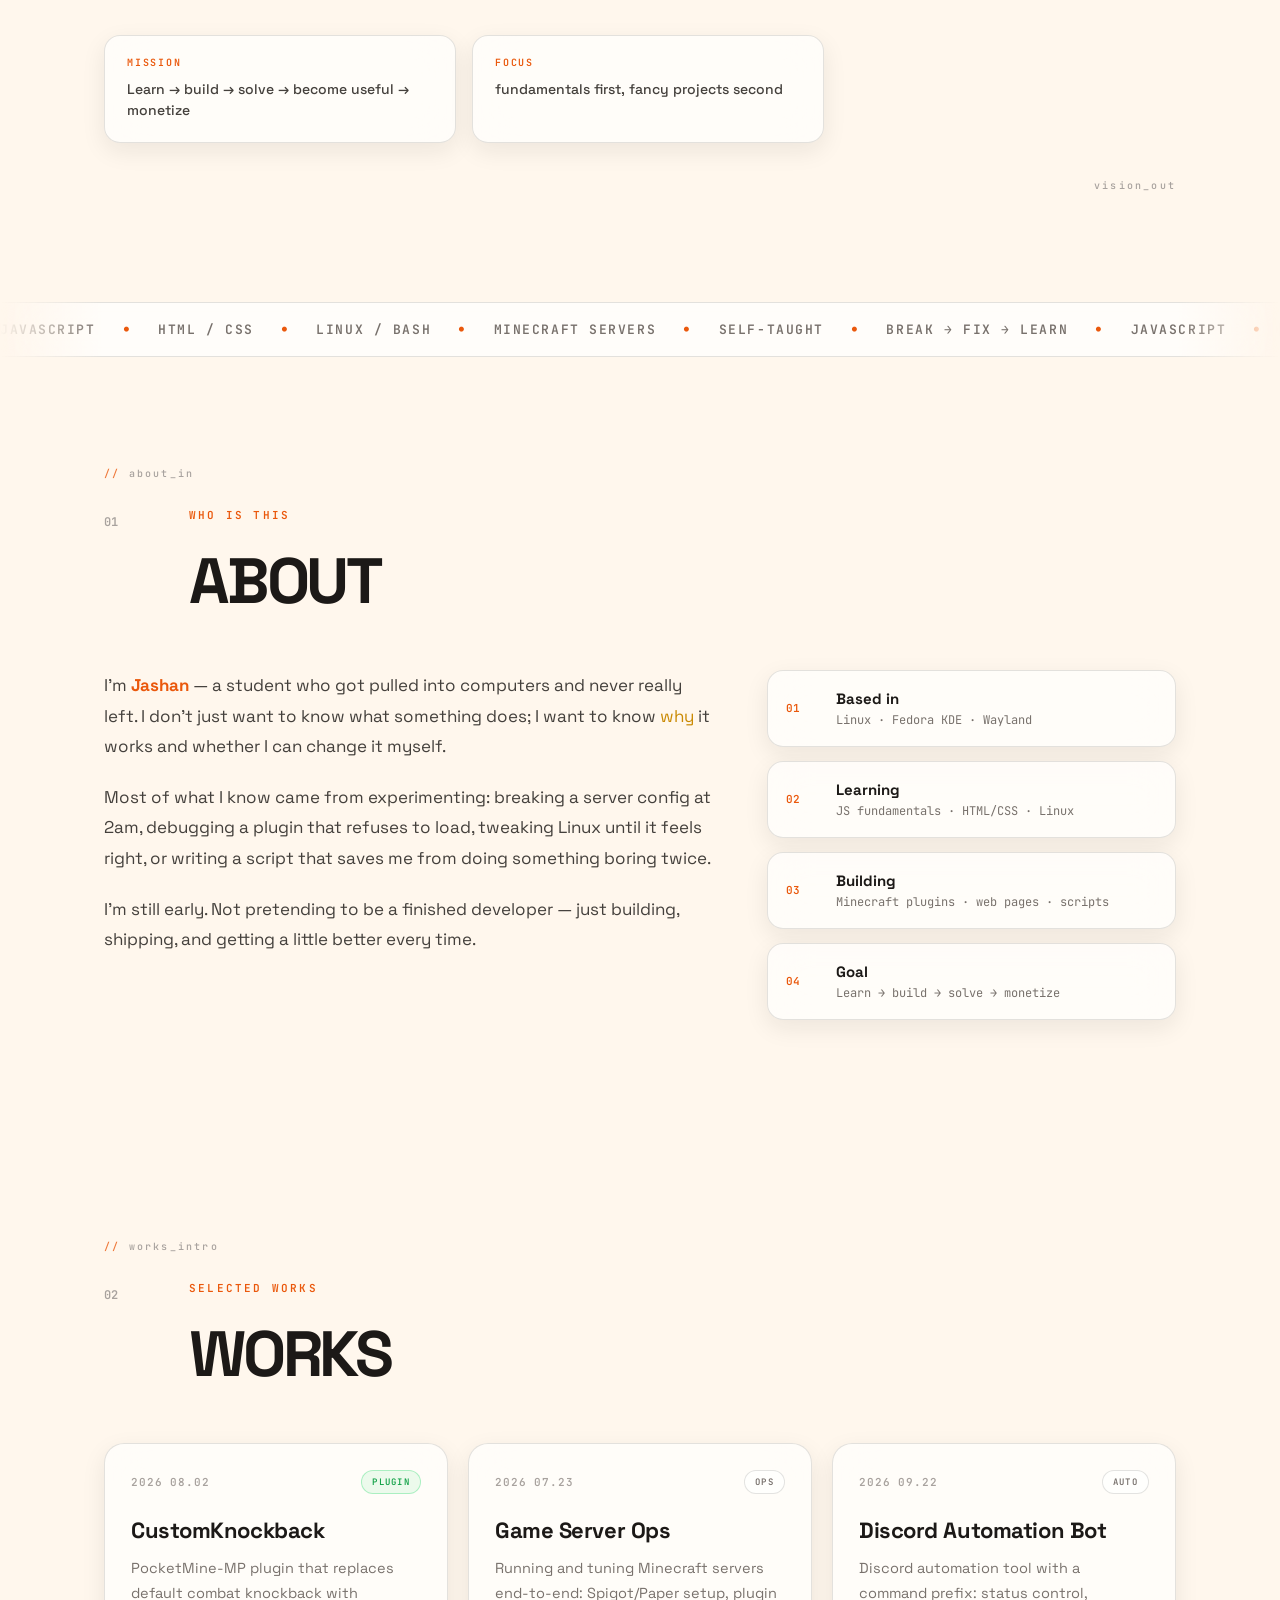
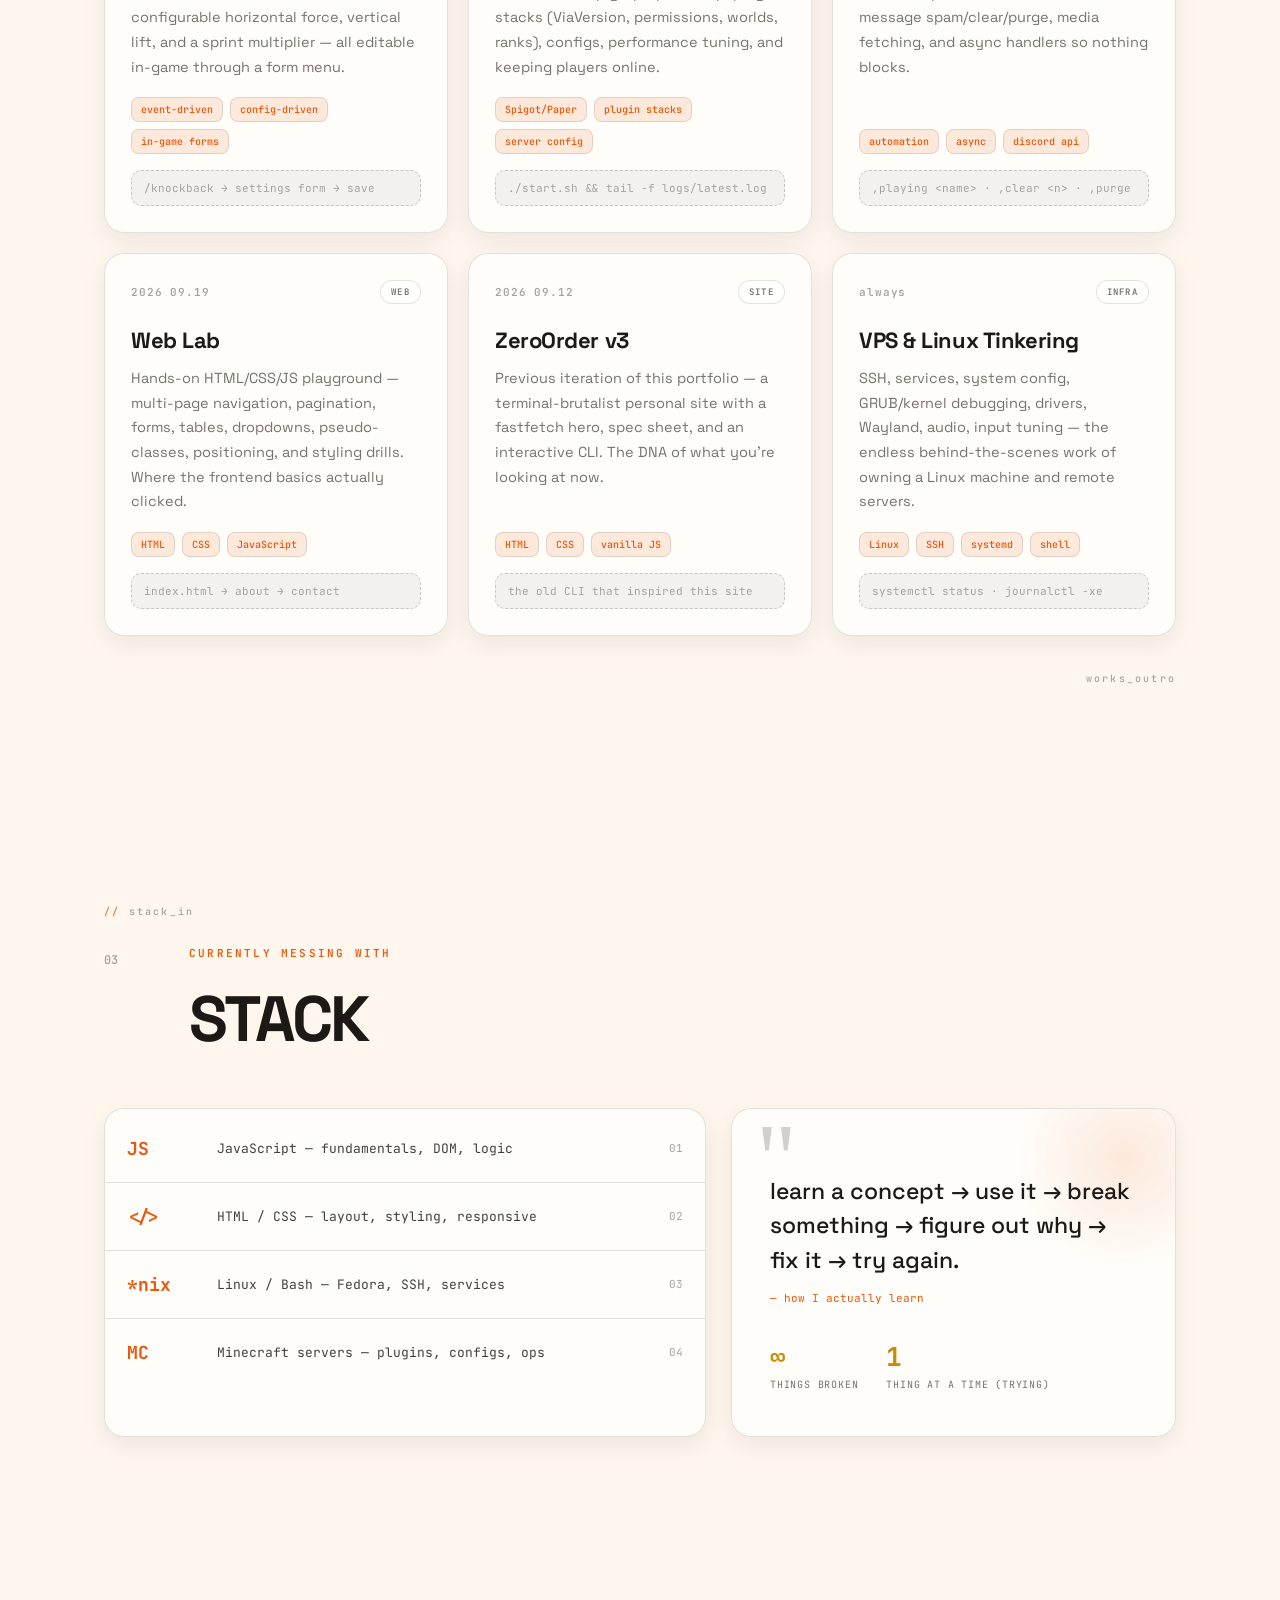
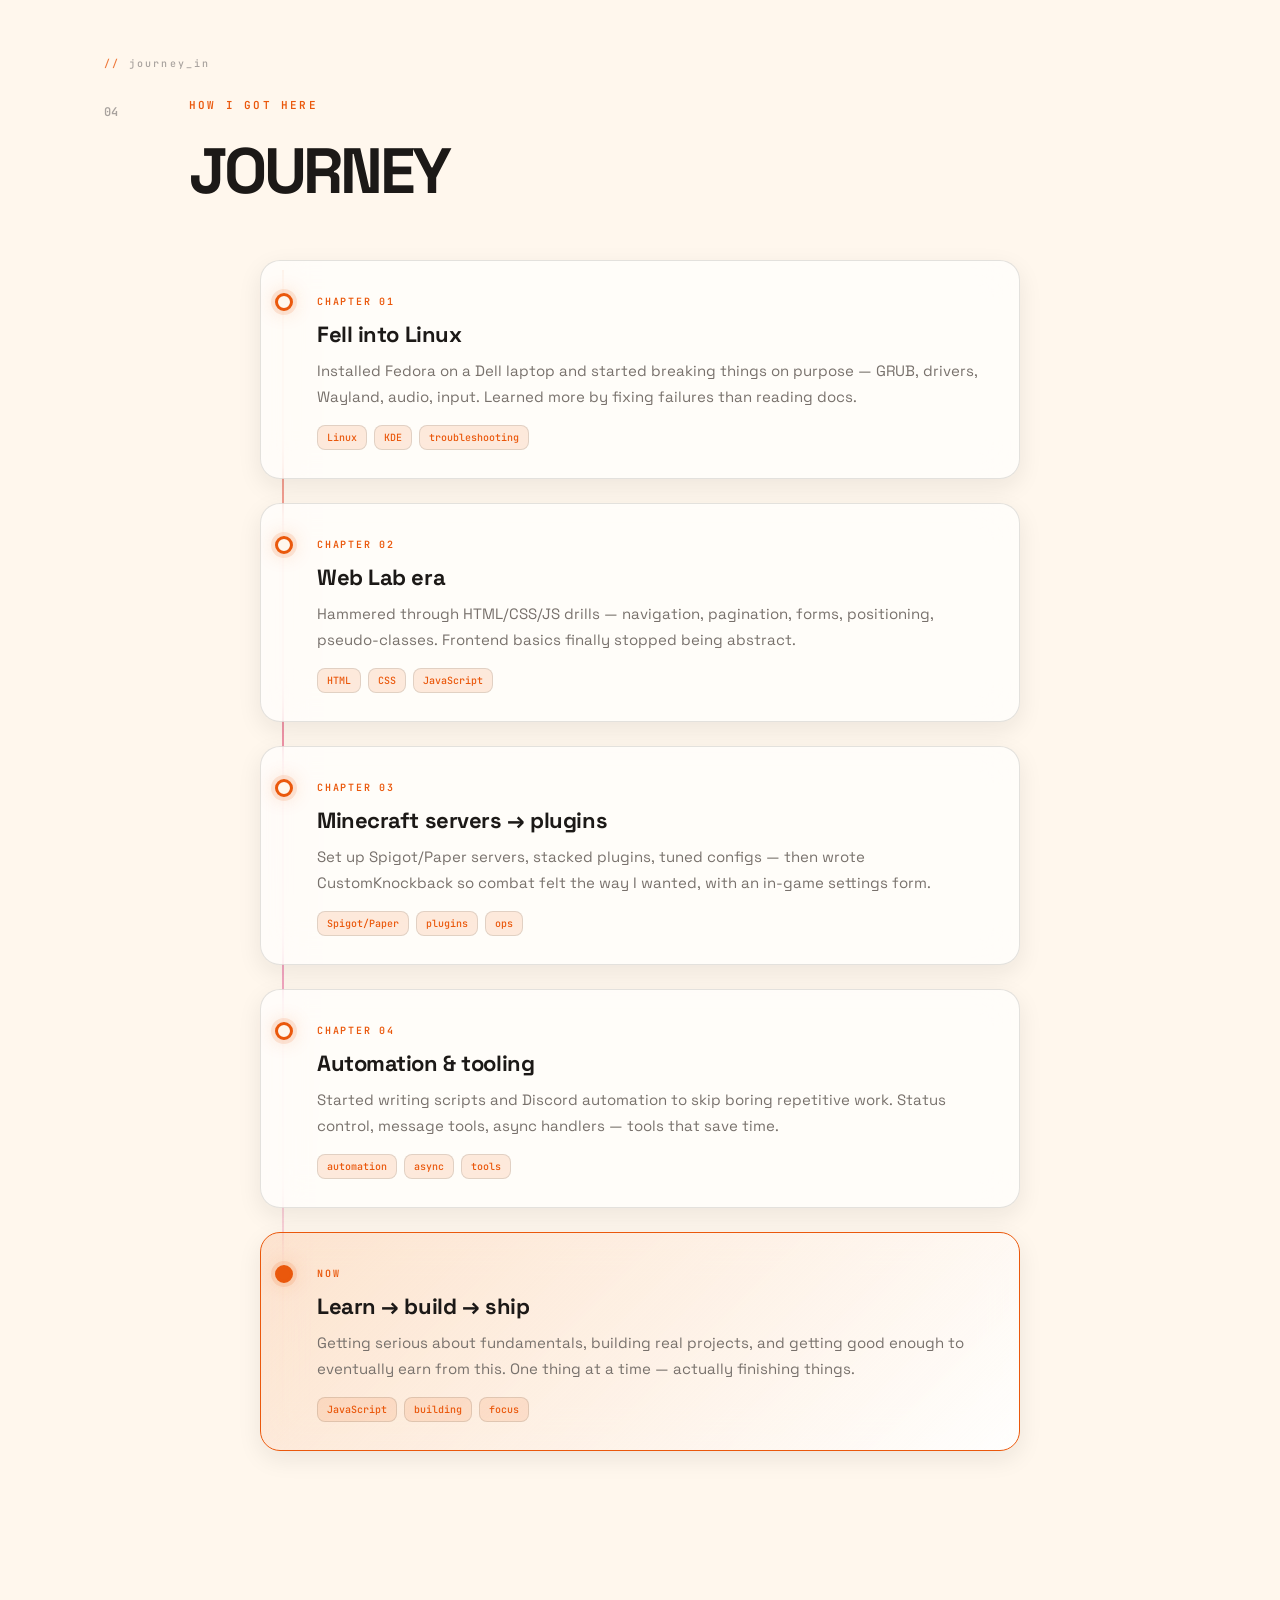
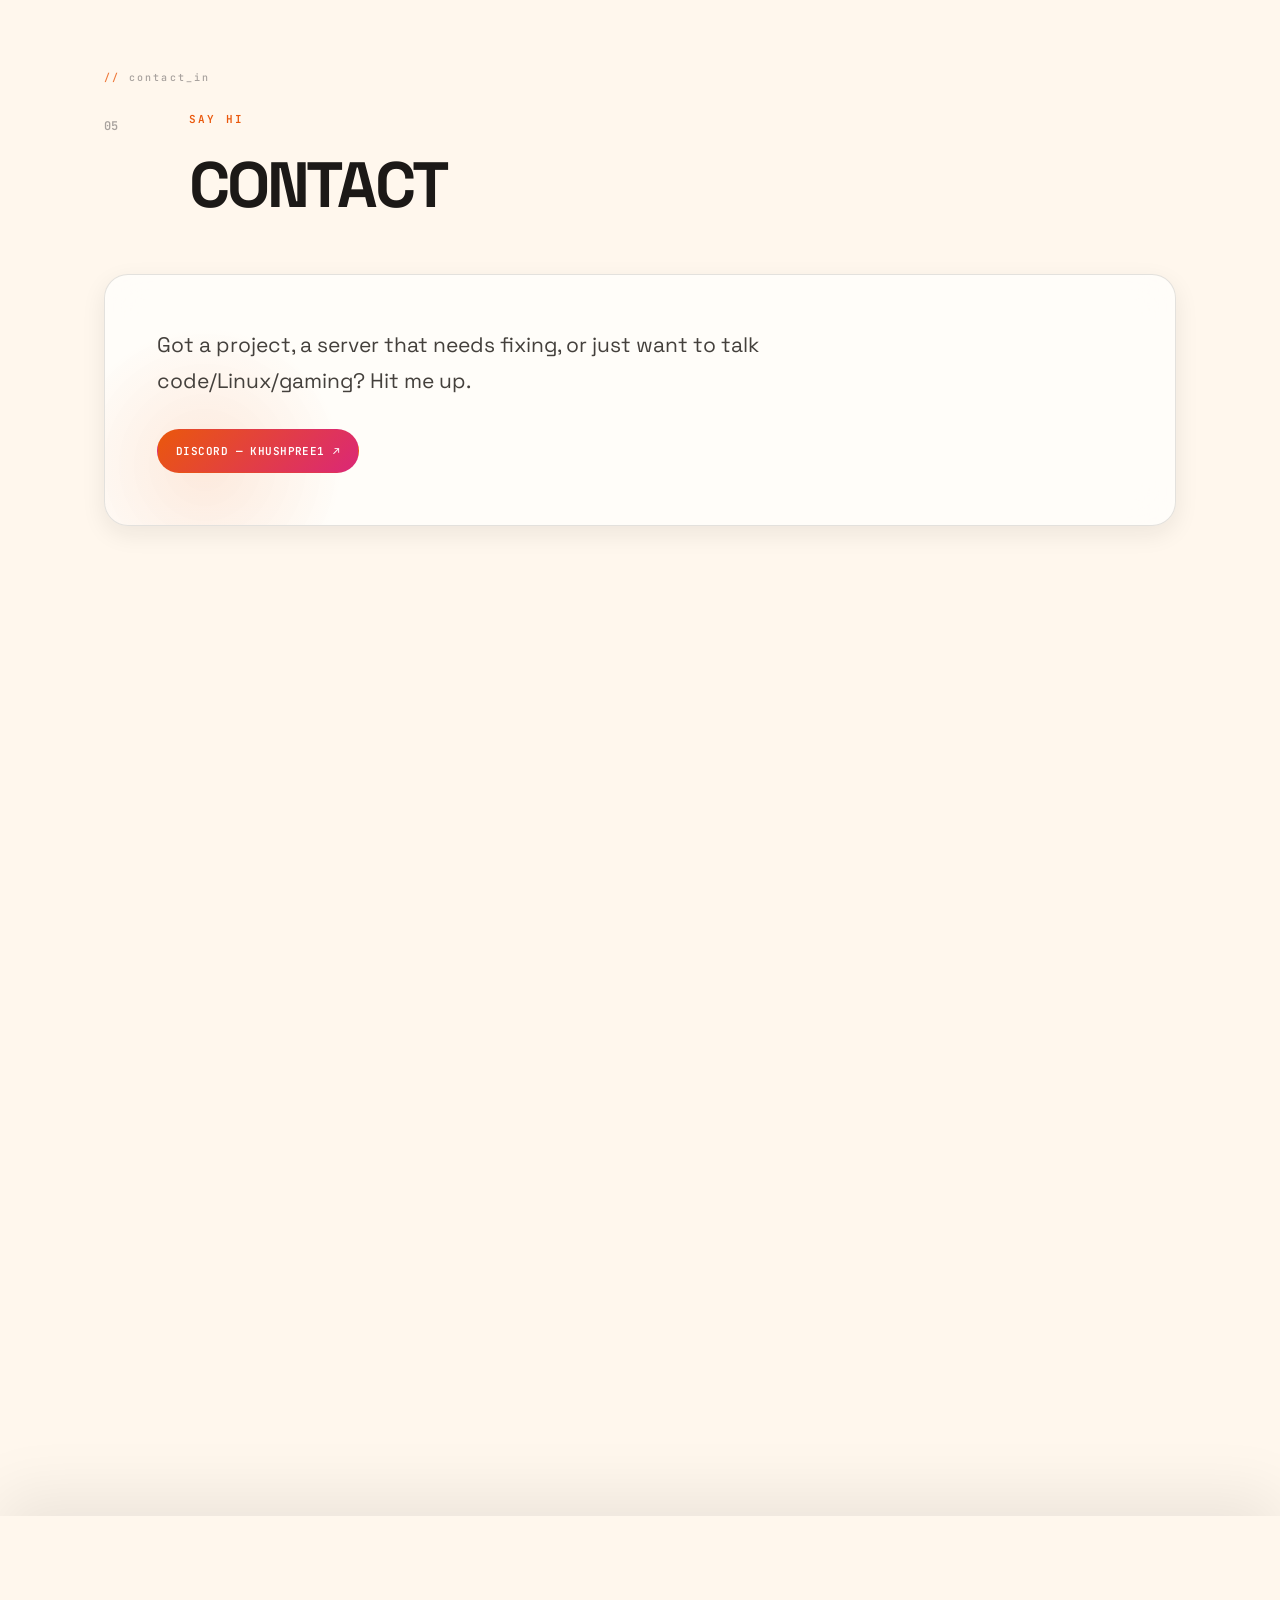
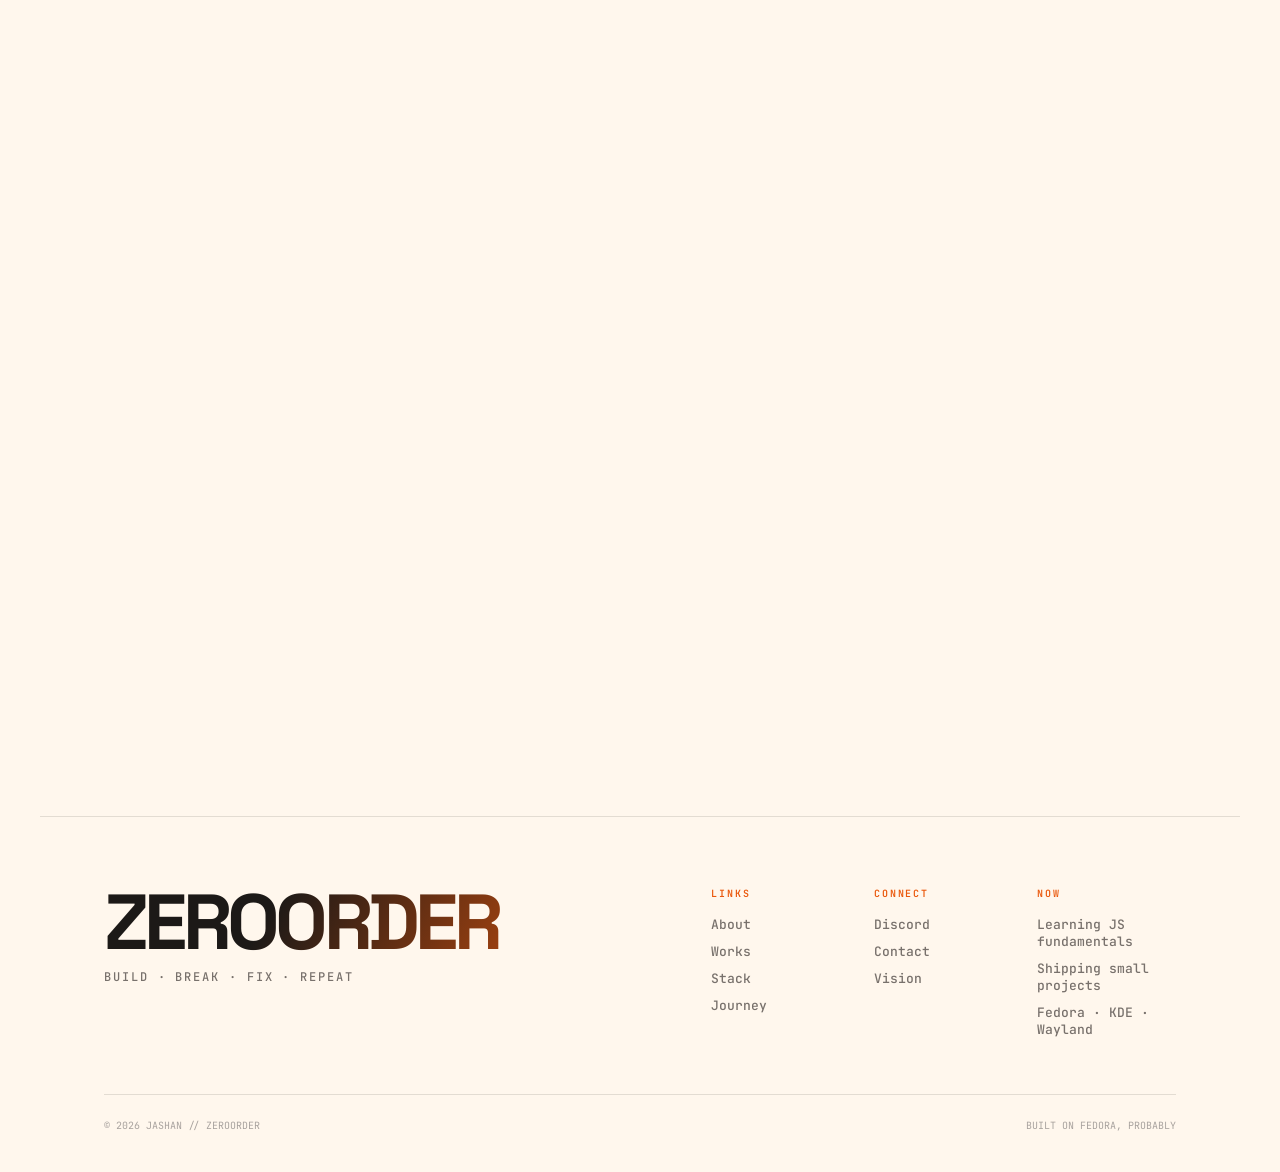
==== commit 3d16b141: "Add files via upload" ====
--- a/jashan-zeroorder-site-v3/index.html
+++ b/jashan-zeroorder-site-v3/index.html
@@ -1,158 +1,366 @@
 <!doctype html>
-<html lang="en">
+<html lang="en" data-theme="dark">
 <head>
   <meta charset="utf-8">
   <meta name="viewport" content="width=device-width,initial-scale=1">
-  <meta name="theme-color" content="#11110f">
-  <meta name="description" content="Jashan — ZeroOrder">
+  <meta name="theme-color" content="#0c0a09">
+  <meta name="description" content="Jashan Preet Singh — ZeroOrder. Student, self-taught developer. Linux, servers, Minecraft plugins, JavaScript.">
   <title>Jashan // ZeroOrder</title>
+  <link rel="preconnect" href="https://fonts.googleapis.com">
+  <link rel="preconnect" href="https://fonts.gstatic.com" crossorigin>
+  <link href="https://fonts.googleapis.com/css2?family=JetBrains+Mono:wght@400;500;600;700&family=Space+Grotesk:wght@400;500;600;700&display=swap" rel="stylesheet">
   <link rel="stylesheet" href="style.css">
 </head>
 <body>
-  <div class="grid"></div>
-  <div class="scanlines"></div>
-
-  <header class="topbar">
-    <a class="brand" href="#top">
-      <span class="brand-mark">◈</span>
-      <span>ZEROORDER</span>
-      <small>JSH-01</small>
-    </a>
-
-    <nav>
-      <a href="#about">about</a>
-      <a href="#stack">stack</a>
-      <a href="#projects">projects</a>
-      <a href="#links">links</a>
+  <div class="bg-mesh"></div>
+  <div class="blob blob-a"></div>
+  <div class="blob blob-b"></div>
+  <div class="blob blob-c"></div>
+
+  <header class="nav-wrap">
+    <nav class="nav glass">
+      <a class="brand" href="#top"><span class="prompt">~/</span> ZEROORDER</a>
+      <div class="nav-links">
+        <a href="#about">about</a>
+        <a href="#projects">works</a>
+        <a href="#stack">stack</a>
+        <a href="#journey">journey</a>
+        <a href="#contact">contact</a>
+      </div>
+      <div class="nav-right">
+        <a class="discord-top" href="https://discord.com/users/1391256641340575784" target="_blank" rel="noopener">
+          <svg viewBox="0 0 24 24" aria-hidden="true"><path d="M19.54 5.02A16.8 16.8 0 0 0 15.4 3.7l-.5 1.03a15.4 15.4 0 0 0-5.8 0L8.6 3.7a16.8 16.8 0 0 0-4.14 1.32C1.84 9.1 1.13 13.08 1.49 17a16.9 16.9 0 0 0 5.08 2.58l1.24-1.67a10.8 10.8 0 0 1-1.95-.94l.48-.36c3.76 1.75 7.84 1.75 11.55 0l.49.36c-.62.37-1.27.68-1.96.94l1.24 1.67A16.9 16.9 0 0 0 22.74 17c.43-4.56-.74-8.5-3.2-11.98ZM8.92 14.73c-1.1 0-2-.99-2-2.2s.88-2.2 2-2.2 2 .99 2 2.2-.89 2.2-2 2.2Zm6.16 0c-1.1 0-2-.99-2-2.2s.88-2.2 2-2.2 2 .99 2 2.2-.89 2.2-2 2.2Z"/></svg>
+          <span class="discord-label">khushpree1</span>
+        </a>
+        <button class="theme-toggle" id="themeToggle" type="button" aria-label="Toggle theme">
+          <span class="icon-sun" aria-hidden="true">
+            <svg viewBox="0 0 24 24" width="16" height="16" fill="none" stroke="currentColor" stroke-width="2" stroke-linecap="round"><circle cx="12" cy="12" r="4"/><path d="M12 2v2M12 20v2M4.9 4.9l1.4 1.4M17.7 17.7l1.4 1.4M2 12h2M20 12h2M4.9 19.1l1.4-1.4M17.7 6.3l1.4-1.4"/></svg>
+          </span>
+          <span class="icon-moon" aria-hidden="true">
+            <svg viewBox="0 0 24 24" width="16" height="16" fill="none" stroke="currentColor" stroke-width="2" stroke-linecap="round" stroke-linejoin="round"><path d="M21 14.5A8.5 8.5 0 1 1 9.5 3a7 7 0 0 0 11.5 11.5z"/></svg>
+          </span>
+        </button>
+      </div>
     </nav>
-
-    <div class="system-status">
-      <i></i>
-      <span>SYS ONLINE</span>
+  </header>
+
+  <main id="top">
+    <section class="hero">
+      <div class="hero-copy">
+        <p class="eyebrow">PORTFOLIO // JASHAN PREET SINGH</p>
+        <h1>JASHAN<span class="cursor">_</span></h1>
+        <p class="role">ZEROORDER</p>
+        <p class="intro">student · self-taught developer · linux tinkerer<br>building things, breaking things, figuring out why.</p>
+        <div class="hero-actions">
+          <a class="btn primary" href="#projects">see the work <span>↓</span></a>
+          <a class="btn" href="#vision">the vision <span>↗</span></a>
+        </div>
+        <div class="hero-tags">
+          <span>JavaScript</span><span>HTML/CSS</span><span>Linux</span><span>Minecraft Servers</span>
+        </div>
+      </div>
+
+      <a class="scroll-cue" href="#vision">
+        <span>scroll to explore</span>
+        <span class="scroll-arrow">→</span>
+      </a>
+    </section>
+
+    <section class="section vision-section" id="vision">
+      <div class="path-label">vision_in</div>
+      <div class="section-head">
+        <span>00</span>
+        <div><p class="eyebrow">WHY I BUILD</p><h2>VISION</h2></div>
+      </div>
+      <div class="vision-block">
+        <p class="vision-jp">Understand it.<br>Break it.<br>Build it better.</p>
+        <p class="vision-en">I don't want black boxes. I want to know how the thing works — then make something of my own that actually ships.</p>
+        <div class="vision-meta">
+          <div class="glass vision-chip"><span>mission</span><p>Learn → build → solve → become useful → monetize</p></div>
+          <div class="glass vision-chip"><span>focus</span><p>fundamentals first, fancy projects second</p></div>
+        </div>
+      </div>
+      <div class="path-label path-label-end">vision_out</div>
+    </section>
+
+    <div class="marquee" aria-hidden="true">
+      <div class="marquee-track">
+        <span>JavaScript</span><span class="dot">●</span>
+        <span>HTML / CSS</span><span class="dot">●</span>
+        <span>Linux / Bash</span><span class="dot">●</span>
+        <span>Minecraft Servers</span><span class="dot">●</span>
+        <span>Self-taught</span><span class="dot">●</span>
+        <span>Break → Fix → Learn</span><span class="dot">●</span>
+        <span>JavaScript</span><span class="dot">●</span>
+        <span>HTML / CSS</span><span class="dot">●</span>
+        <span>Linux / Bash</span><span class="dot">●</span>
+        <span>Minecraft Servers</span><span class="dot">●</span>
+        <span>Self-taught</span><span class="dot">●</span>
+        <span>Break → Fix → Learn</span><span class="dot">●</span>
+      </div>
     </div>
-  </header>
-
-  <main id="top">
-    <section class="hero" id="about">
-      <div class="hero-copy">
-        <p class="eyebrow">PERSONAL UNIT // JSH-01</p>
-        <h1>JASHAN<span class="slash">/</span></h1>
-        <p class="role">ZEROORDER</p>
-        <div class="bio-panel">
-          <span class="panel-label">PILOT NOTE</span>
-          <p>I love cats</p>
-        </div>
-
-        <div class="hero-actions">
-          <a class="mecha-btn primary" href="#projects"><span>01</span> VIEW PROJECTS <b>↘</b></a>
-          <a class="mecha-btn" href="#links"><span>02</span> OPEN LINKS <b>↘</b></a>
-        </div>
-      </div>
-
-      <div class="core-panel">
-        <div class="panel-corner tl"></div><div class="panel-corner tr"></div>
-        <div class="panel-corner bl"></div><div class="panel-corner br"></div>
-
-        <div class="panel-head">
-          <span>UNIT STATUS</span>
-          <span>JSH-01 / 2026</span>
-        </div>
-
-        <div class="core-wrap">
-          <div class="core-ring ring-one"></div>
-          <div class="core-ring ring-two"></div>
-          <div class="core-ring ring-three"></div>
-          <div class="core">
-            <span>01</span>
-            <b>ONLINE</b>
-          </div>
-        </div>
-
-        <div class="readouts">
-          <div><span>MODE</span><strong>BUILD</strong></div>
-          <div><span>POWER</span><strong>87%</strong></div>
-          <div><span>LINK</span><strong>STABLE</strong></div>
-        </div>
-
-        <div class="warning"><i></i> ALL SYSTEMS NOMINAL</div>
-      </div>
+
+    <section class="section" id="about">
+      <div class="path-label">about_in</div>
+      <div class="section-head">
+        <span>01</span>
+        <div><p class="eyebrow">WHO IS THIS</p><h2>ABOUT</h2></div>
+      </div>
+      <div class="about-grid">
+        <div class="about-text">
+          <p>I'm <strong>Jashan</strong> — a student who got pulled into computers and never really left. I don't just want to know what something does; I want to know <em>why</em> it works and whether I can change it myself.</p>
+          <p>Most of what I know came from experimenting: breaking a server config at 2am, debugging a plugin that refuses to load, tweaking Linux until it feels right, or writing a script that saves me from doing something boring twice.</p>
+          <p>I'm still early. Not pretending to be a finished developer — just building, shipping, and getting a little better every time.</p>
+        </div>
+        <div class="about-facts">
+          <div class="fact glass"><span>01</span><div><strong>Based in</strong><p>Linux · Fedora KDE · Wayland</p></div></div>
+          <div class="fact glass"><span>02</span><div><strong>Learning</strong><p>JS fundamentals · HTML/CSS · Linux</p></div></div>
+          <div class="fact glass"><span>03</span><div><strong>Building</strong><p>Minecraft plugins · web pages · scripts</p></div></div>
+          <div class="fact glass"><span>04</span><div><strong>Goal</strong><p>Learn → build → solve → monetize</p></div></div>
+        </div>
+      </div>
+    </section>
+
+    <section class="section" id="projects">
+      <div class="path-label">works_intro</div>
+      <div class="section-head">
+        <span>02</span>
+        <div><p class="eyebrow">SELECTED WORKS</p><h2>WORKS</h2></div>
+      </div>
+      <div class="project-grid">
+        <article class="project-card glass">
+          <div class="project-top">
+            <span class="project-date">2026 08.02</span>
+            <span class="project-status live">plugin</span>
+          </div>
+          <h3>CustomKnockback</h3>
+          <p>PocketMine-MP plugin that replaces default combat knockback with configurable horizontal force, vertical lift, and a sprint multiplier — all editable in-game through a form menu.</p>
+          <div class="project-meta">
+            <span>event-driven</span><span>config-driven</span><span>in-game forms</span>
+          </div>
+          <code class="project-cmd">/knockback → settings form → save</code>
+        </article>
+
+        <article class="project-card glass">
+          <div class="project-top">
+            <span class="project-date">2026 07.23</span>
+            <span class="project-status">ops</span>
+          </div>
+          <h3>Game Server Ops</h3>
+          <p>Running and tuning Minecraft servers end-to-end: Spigot/Paper setup, plugin stacks (ViaVersion, permissions, worlds, ranks), configs, performance tuning, and keeping players online.</p>
+          <div class="project-meta">
+            <span>Spigot/Paper</span><span>plugin stacks</span><span>server config</span>
+          </div>
+          <code class="project-cmd">./start.sh && tail -f logs/latest.log</code>
+        </article>
+
+        <article class="project-card glass">
+          <div class="project-top">
+            <span class="project-date">2026 09.22</span>
+            <span class="project-status">auto</span>
+          </div>
+          <h3>Discord Automation Bot</h3>
+          <p>Discord automation tool with a command prefix: status control, message spam/clear/purge, media fetching, and async handlers so nothing blocks.</p>
+          <div class="project-meta">
+            <span>automation</span><span>async</span><span>discord api</span>
+          </div>
+          <code class="project-cmd">,playing &lt;name&gt; · ,clear &lt;n&gt; · ,purge</code>
+        </article>
+
+        <article class="project-card glass">
+          <div class="project-top">
+            <span class="project-date">2026 09.19</span>
+            <span class="project-status">web</span>
+          </div>
+          <h3>Web Lab</h3>
+          <p>Hands-on HTML/CSS/JS playground — multi-page navigation, pagination, forms, tables, dropdowns, pseudo-classes, positioning, and styling drills. Where the frontend basics actually clicked.</p>
+          <div class="project-meta">
+            <span>HTML</span><span>CSS</span><span>JavaScript</span>
+          </div>
+          <code class="project-cmd">index.html → about → contact</code>
+        </article>
+
+        <article class="project-card glass">
+          <div class="project-top">
+            <span class="project-date">2026 09.12</span>
+            <span class="project-status">site</span>
+          </div>
+          <h3>ZeroOrder v3</h3>
+          <p>Previous iteration of this portfolio — a terminal-brutalist personal site with a fastfetch hero, spec sheet, and an interactive CLI. The DNA of what you're looking at now.</p>
+          <div class="project-meta">
+            <span>HTML</span><span>CSS</span><span>vanilla JS</span>
+          </div>
+          <code class="project-cmd">the old CLI that inspired this site</code>
+        </article>
+
+        <article class="project-card glass">
+          <div class="project-top">
+            <span class="project-date">always</span>
+            <span class="project-status">infra</span>
+          </div>
+          <h3>VPS &amp; Linux Tinkering</h3>
+          <p>SSH, services, system config, GRUB/kernel debugging, drivers, Wayland, audio, input tuning — the endless behind-the-scenes work of owning a Linux machine and remote servers.</p>
+          <div class="project-meta">
+            <span>Linux</span><span>SSH</span><span>systemd</span><span>shell</span>
+          </div>
+          <code class="project-cmd">systemctl status · journalctl -xe</code>
+        </article>
+      </div>
+      <div class="path-label path-label-end">works_outro</div>
     </section>
 
     <section class="section" id="stack">
-      <div class="section-head">
-        <span>01</span>
-        <div><p class="eyebrow">CURRENT LOADOUT</p><h2>STACK</h2></div>
-      </div>
-
+      <div class="path-label">stack_in</div>
+      <div class="section-head">
+        <span>03</span>
+        <div><p class="eyebrow">CURRENTLY MESSING WITH</p><h2>STACK</h2></div>
+      </div>
       <div class="stack-layout">
-        <div class="stack-list">
-          <div class="stack-item"><strong>JS</strong><span>JavaScript</span><em>CORE</em></div>
-          <div class="stack-item"><strong>PHP</strong><span>PHP</span><em>BACKEND</em></div>
-          <div class="stack-item"><strong>HTML</strong><span>HTML</span><em>FRAME</em></div>
-          <div class="stack-item"><strong>CSS</strong><span>CSS</span><em>STYLE</em></div>
-        </div>
-
-        <div class="mission-card">
-          <span class="panel-label">MISSION LOG</span>
-          <h3>BUILD. BREAK. REPEAT.</h3>
-          <p>Not trying to look like a finished developer. Just building things and seeing what breaks.</p>
-          <small>— ZEROORDER</small>
-        </div>
-      </div>
-    </section>
-
-    <section class="section projects-section" id="projects">
-      <div class="section-head">
-        <span>02</span>
-        <div><p class="eyebrow">ACTIVE MISSIONS</p><h2>PROJECTS</h2></div>
-      </div>
-
-      <div class="project-grid">
-        <article class="project-card">
-          <div class="project-id">PROJECT // 001</div>
-          <h3>PERSONAL SITE</h3>
-          <p>This interface. Built from scratch with HTML, CSS and JavaScript.</p>
-          <span class="project-state">ACTIVE</span>
-        </article>
-        <article class="project-card">
-          <div class="project-id">PROJECT // 002</div>
-          <h3>MINEVERSE</h3>
-          <p>Minecraft server work, configuration, hosting and maintenance.</p>
-          <span class="project-state">ONLINE</span>
-        </article>
-        <article class="project-card">
-          <div class="project-id">PROJECT // 003</div>
-          <h3>WEB BUILDS</h3>
-          <p>Small websites, experiments and whatever seems fun to build next.</p>
-          <span class="project-state">LOADING</span>
-        </article>
-      </div>
-    </section>
-
-    <section class="section links-section" id="links">
-      <div class="section-head">
-        <span>03</span>
-        <div><p class="eyebrow">EXTERNAL CONNECTIONS</p><h2>LINKS</h2></div>
-      </div>
-
-      <div class="link-grid">
-        <a class="link-card" href="https://discord.com/users/1391256641340575784" target="_blank" rel="noopener">
-          <span class="link-icon">◉</span>
-          <div><small>COMMUNICATION</small><strong>DISCORD</strong></div>
-          <b>↗</b>
-        </a>
-        <a class="link-card spotify" href="https://open.spotify.com/user/31nstdugvkqxblwlrwne67kkf64u" target="_blank" rel="noopener">
-          <span class="link-icon">◉</span>
-          <div><small>AUDIO SYSTEM</small><strong>SPOTIFY</strong></div>
-          <b>↗</b>
-        </a>
+        <div class="stack-list glass">
+          <div class="stack-item"><strong>JS</strong><span>JavaScript — fundamentals, DOM, logic</span><em>01</em></div>
+          <div class="stack-item"><strong>&lt;/&gt;</strong><span>HTML / CSS — layout, styling, responsive</span><em>02</em></div>
+          <div class="stack-item"><strong>*nix</strong><span>Linux / Bash — Fedora, SSH, services</span><em>03</em></div>
+          <div class="stack-item"><strong>MC</strong><span>Minecraft servers — plugins, configs, ops</span><em>04</em></div>
+        </div>
+        <div class="quote-card glass">
+          <span class="quote-mark">"</span>
+          <p>learn a concept → use it → break something → figure out why → fix it → try again.</p>
+          <small>— how I actually learn</small>
+          <div class="quote-stats">
+            <div><b>∞</b><span>things broken</span></div>
+            <div><b>1</b><span>thing at a time (trying)</span></div>
+          </div>
+        </div>
+      </div>
+    </section>
+
+    <section class="section" id="journey">
+      <div class="path-label">journey_in</div>
+      <div class="section-head">
+        <span>04</span>
+        <div><p class="eyebrow">HOW I GOT HERE</p><h2>JOURNEY</h2></div>
+      </div>
+      <div class="timeline">
+        <article class="timeline-item glass">
+          <div class="timeline-dot"></div>
+          <div class="timeline-content">
+            <span class="timeline-label">chapter 01</span>
+            <h3>Fell into Linux</h3>
+            <p>Installed Fedora on a Dell laptop and started breaking things on purpose — GRUB, drivers, Wayland, audio, input. Learned more by fixing failures than reading docs.</p>
+            <div class="timeline-tags"><span>Linux</span><span>KDE</span><span>troubleshooting</span></div>
+          </div>
+        </article>
+
+        <article class="timeline-item glass">
+          <div class="timeline-dot"></div>
+          <div class="timeline-content">
+            <span class="timeline-label">chapter 02</span>
+            <h3>Web Lab era</h3>
+            <p>Hammered through HTML/CSS/JS drills — navigation, pagination, forms, positioning, pseudo-classes. Frontend basics finally stopped being abstract.</p>
+            <div class="timeline-tags"><span>HTML</span><span>CSS</span><span>JavaScript</span></div>
+          </div>
+        </article>
+
+        <article class="timeline-item glass">
+          <div class="timeline-dot"></div>
+          <div class="timeline-content">
+            <span class="timeline-label">chapter 03</span>
+            <h3>Minecraft servers → plugins</h3>
+            <p>Set up Spigot/Paper servers, stacked plugins, tuned configs — then wrote CustomKnockback so combat felt the way I wanted, with an in-game settings form.</p>
+            <div class="timeline-tags"><span>Spigot/Paper</span><span>plugins</span><span>ops</span></div>
+          </div>
+        </article>
+
+        <article class="timeline-item glass">
+          <div class="timeline-dot"></div>
+          <div class="timeline-content">
+            <span class="timeline-label">chapter 04</span>
+            <h3>Automation &amp; tooling</h3>
+            <p>Started writing scripts and Discord automation to skip boring repetitive work. Status control, message tools, async handlers — tools that save time.</p>
+            <div class="timeline-tags"><span>automation</span><span>async</span><span>tools</span></div>
+          </div>
+        </article>
+
+        <article class="timeline-item glass timeline-now">
+          <div class="timeline-dot"></div>
+          <div class="timeline-content">
+            <span class="timeline-label">now</span>
+            <h3>Learn → build → ship</h3>
+            <p>Getting serious about fundamentals, building real projects, and getting good enough to eventually earn from this. One thing at a time — actually finishing things.</p>
+            <div class="timeline-tags"><span>JavaScript</span><span>building</span><span>focus</span></div>
+          </div>
+        </article>
+      </div>
+    </section>
+
+    <section class="section contact-section" id="contact">
+      <div class="path-label">contact_in</div>
+      <div class="section-head">
+        <span>05</span>
+        <div><p class="eyebrow">SAY HI</p><h2>CONTACT</h2></div>
+      </div>
+      <div class="contact-card glass">
+        <p>Got a project, a server that needs fixing, or just want to talk code/Linux/gaming? Hit me up.</p>
+        <div class="contact-actions">
+          <a class="btn primary" href="https://discord.com/users/1391256641340575784" target="_blank" rel="noopener">Discord — khushpree1 <span>↗</span></a>
+        </div>
+      </div>
+    </section>
+
+    <section class="overview-section" id="overview" aria-label="Overview">
+      <div class="overview-sticky">
+        <div class="overview-card" id="overviewCard">
+          <p class="overview-label">// overview</p>
+          <p class="overview-name">JASHAN</p>
+          <p class="overview-brand">ZEROORDER</p>
+          <div class="overview-chips">
+            <span>student</span>
+            <span>linux tinkerer</span>
+            <span>builder</span>
+            <span>learning in public</span>
+          </div>
+        </div>
+        <aside class="overview-bio" id="overviewBio">
+          <p>student who got pulled into computers and never left. I break things to learn how they work — then build my own.</p>
+        </aside>
       </div>
     </section>
   </main>
 
-  <footer>
-    <span>© 2026 JASHAN // ZEROORDER</span>
-    <span>UNIT JSH-01 · STATUS: ONLINE</span>
+  <footer class="site-footer">
+    <div class="footer-top">
+      <div class="footer-brand">
+        <p class="footer-wordmark">ZEROORDER</p>
+        <p class="footer-tag">build · break · fix · repeat</p>
+      </div>
+      <div class="footer-cols">
+        <div class="footer-col">
+          <span>Links</span>
+          <a href="#about">About</a>
+          <a href="#projects">Works</a>
+          <a href="#stack">Stack</a>
+          <a href="#journey">Journey</a>
+        </div>
+        <div class="footer-col">
+          <span>Connect</span>
+          <a href="https://discord.com/users/1391256641340575784" target="_blank" rel="noopener">Discord</a>
+          <a href="#contact">Contact</a>
+          <a href="#vision">Vision</a>
+        </div>
+        <div class="footer-col">
+          <span>Now</span>
+          <p>Learning JS fundamentals</p>
+          <p>Shipping small projects</p>
+          <p>Fedora · KDE · Wayland</p>
+        </div>
+      </div>
+    </div>
+    <div class="footer-bottom">
+      <span>© 2026 JASHAN // ZEROORDER</span>
+      <span>built on Fedora, probably</span>
+    </div>
   </footer>
+
+  <script src="script.js"></script>
 </body>
 </html>
--- a/jashan-zeroorder-site-v3/style.css
+++ b/jashan-zeroorder-site-v3/style.css
@@ -1,39 +1,873 @@
 @import url('https://fonts.googleapis.com/css2?family=JetBrains+Mono:wght@400;500;600;700&family=Space+Grotesk:wght@400;500;600;700&display=swap');
 
-:root{--bg:#09080d;--panel:#100e16;--panel2:#15111d;--line:#292331;--text:#eee9f3;--muted:#8c8494;--cyan:#b78cff;--blue:#7ea7ff;--green:#79e6aa;--pink:#e59cff;--shadow:0 25px 90px rgba(0,0,0,.48)}
-*{box-sizing:border-box}html{scroll-behavior:smooth}body{margin:0;background:radial-gradient(circle at 75% 0,#241535 0,transparent 30%),radial-gradient(circle at 15% 45%,#14102a 0,transparent 24%),var(--bg);color:var(--text);font-family:"Space Grotesk",sans-serif}
-body:before{content:"";position:fixed;inset:0;pointer-events:none;background-image:linear-gradient(rgba(255,255,255,.018) 1px,transparent 1px),linear-gradient(90deg,rgba(255,255,255,.012) 1px,transparent 1px);background-size:48px 48px;mask-image:linear-gradient(to bottom,black,transparent 90%);z-index:-1}.scanlines{position:fixed;inset:0;pointer-events:none;opacity:.025;background:repeating-linear-gradient(0deg,transparent 0 3px,#fff 4px);z-index:20}
-a{color:inherit;text-decoration:none}button,input{font:inherit}.topbar{height:72px;display:flex;align-items:center;justify-content:space-between;padding:0 5vw;border-bottom:1px solid var(--line);position:sticky;top:0;background:rgba(9,8,13,.84);backdrop-filter:blur(18px);z-index:10}.brand{font:700 14px "JetBrains Mono";letter-spacing:.04em}.prompt{color:var(--cyan)}nav{display:flex;gap:28px;font:500 11px "JetBrains Mono";color:var(--muted);text-transform:uppercase}nav a:hover{color:var(--cyan)}
-.discord-top{display:flex;align-items:center;gap:9px;border:1px solid #40375b;padding:9px 12px;border-radius:4px;font:600 10px "JetBrains Mono";color:#c9bfdb;transition:.2s}.discord-top svg{width:17px;height:17px;fill:#9b8cff}.discord-top:hover{border-color:#8d6eff;background:#181226;color:white;transform:translateY(-1px)}.discord-top .arrow{color:#736781}
-.eyebrow{font:600 11px "JetBrains Mono";letter-spacing:.2em;color:var(--cyan);margin:0 0 18px}h1{font-size:clamp(60px,9vw,120px);line-height:.86;margin:0;letter-spacing:-.07em}.cursor{color:var(--cyan);font-size:.7em}.role{font:600 clamp(18px,2vw,28px) "JetBrains Mono";color:#b8afc1;letter-spacing:.12em;margin:18px 0}.intro{font:400 18px "JetBrains Mono";color:var(--muted)}
-.hero{min-height:calc(100vh - 72px);max-width:1200px;margin:auto;padding:9vw 5vw 7vw;display:grid;grid-template-columns:1fr 1fr;gap:7vw;align-items:center}.hero-actions{display:flex;gap:12px;margin-top:35px}.btn{border:1px solid var(--line);padding:13px 17px;border-radius:3px;font:600 11px "JetBrains Mono";text-transform:uppercase;transition:.2s}.btn:hover{border-color:var(--cyan);transform:translateY(-2px)}.btn.primary{background:var(--cyan);color:#100b17;border-color:var(--cyan)}
-.terminal-card{border:1px solid var(--line);background:linear-gradient(145deg,rgba(19,15,25,.97),rgba(9,8,13,.99));box-shadow:var(--shadow);border-radius:6px;overflow:hidden;font-family:"JetBrains Mono",monospace}.mini-terminal{transform:rotate(1deg);box-shadow:0 30px 90px rgba(0,0,0,.58)}.window-bar{height:40px;border-bottom:1px solid var(--line);display:flex;align-items:center;justify-content:space-between;padding:0 14px;color:#706879;font-size:11px}.window-bar b{display:inline-block;width:7px;height:7px;border-radius:50%;background:#51495b;margin-right:5px}.terminal-body{padding:22px;font-size:11px;line-height:1.8;color:#c1bac8}.ascii-name{
-  position:relative;
-  display:inline-block;
-  margin:7px 0 15px;
-  font:700 clamp(32px,5vw,52px)/.9 "JetBrains Mono",monospace;
-  letter-spacing:-.08em;
-  color:var(--cyan);
-  text-shadow:2px 0 0 rgba(126,167,255,.55),-2px 0 0 rgba(229,156,255,.3);
-}
-.ascii-name .ascii-glitch{
-  position:absolute;
-  inset:0;
-  color:var(--pink);
-  opacity:.22;
-  transform:translate(2px,-1px);
-  clip-path:inset(45% 0 35% 0);
-  animation:terminalGlitch 3.2s steps(1,end) infinite;
-}
-@keyframes terminalGlitch{
-  0%,88%,100%{transform:translate(2px,-1px);clip-path:inset(45% 0 35% 0)}
-  89%{transform:translate(-3px,1px);clip-path:inset(10% 0 70% 0)}
-  90%{transform:translate(3px,0);clip-path:inset(70% 0 8% 0)}
-  91%{transform:translate(0,0);clip-path:inset(45% 0 35% 0)}
-}.cyan{color:var(--cyan)}.blue{color:var(--blue)}.blink{animation:blink 1s infinite}@keyframes blink{50%{opacity:0}}.sys{border-left:1px solid #45375a;padding-left:14px;margin:13px 0}.sys span{display:inline-block;color:var(--cyan);width:50px}
-.section{max-width:1200px;margin:auto;padding:110px 5vw}.section-head{display:grid;grid-template-columns:70px 1fr;gap:15px;margin-bottom:45px}.section-head>span{font:600 12px "JetBrains Mono";color:#51495b;padding-top:3px}.section h2{font-size:clamp(35px,5vw,65px);letter-spacing:-.05em;margin:0}.spec-grid{display:grid;grid-template-columns:repeat(3,1fr);border-top:1px solid var(--line);border-left:1px solid var(--line)}.spec{min-height:190px;padding:28px;border-right:1px solid var(--line);border-bottom:1px solid var(--line);position:relative;background:rgba(16,14,22,.55);transition:.25s}.spec:hover{background:#17111e;transform:translateY(-3px)}.spec .number{font:11px "JetBrains Mono";color:#554b60;position:absolute;right:20px;top:20px}.label{font:600 10px "JetBrains Mono";color:var(--cyan);letter-spacing:.16em}.spec h3{font-size:20px;margin:32px 0 10px}.spec p{font:12px "JetBrains Mono";color:var(--muted);line-height:1.7}
-.stack-layout{display:grid;grid-template-columns:1.1fr .9fr;gap:25px}.stack-list{border-top:1px solid var(--line)}.stack-item{display:grid;grid-template-columns:100px 1fr 30px;align-items:center;padding:22px 15px;border-bottom:1px solid var(--line);font-family:"JetBrains Mono"}.stack-item strong{font-size:20px;color:var(--cyan)}.stack-item span{color:#aaa1b0;font-size:13px}.stack-item em{font-style:normal;color:#554b60;font-size:11px}.quote-card{border:1px solid var(--line);padding:45px;background:linear-gradient(145deg,#17111e,#0b090f);position:relative}.quote-mark{font:100px Georgia;color:#342445;position:absolute;top:4px;left:22px}.quote-card p{font:500 24px/1.45 "Space Grotesk";max-width:450px;position:relative}.quote-card small{font:11px "JetBrains Mono";color:var(--cyan)}
-.full-terminal{min-height:360px}.full-terminal .window-bar button{background:none;border:0;color:#766d7c;cursor:pointer}.terminal-output{padding:25px;min-height:270px;font-size:12px;line-height:1.8;max-height:360px;overflow:auto}.muted{color:var(--muted)}.terminal-input{border-top:1px solid var(--line);display:flex;gap:10px;padding:15px 20px;font:12px "JetBrains Mono";color:var(--cyan)}.terminal-input input{flex:1;background:none;border:0;outline:0;color:white}.command-hint{font:11px "JetBrains Mono";color:#62596b}.command-hint button{border:0;background:none;color:var(--cyan);padding:0;cursor:pointer}.command-hint button:hover{text-decoration:underline}
-footer{border-top:1px solid var(--line);max-width:1200px;margin:auto;padding:28px 5vw;display:flex;justify-content:space-between;color:#5b5362;font:10px "JetBrains Mono";text-transform:uppercase}
-@media(max-width:800px){.topbar{padding:0 20px}.topbar nav{display:none}.hero{grid-template-columns:1fr;padding-top:70px}.mini-terminal{transform:none}.spec-grid{grid-template-columns:1fr 1fr}.stack-layout{grid-template-columns:1fr}.section{padding:80px 20px}.hero{padding-left:20px;padding-right:20px}.discord-top span:nth-child(2){display:none}}
-@media(max-width:500px){.spec-grid{grid-template-columns:1fr}.hero h1{font-size:60px}.section-head{grid-template-columns:45px 1fr}.discord-top{padding:8px}.discord-top svg{width:18px}footer{flex-direction:column;gap:10px}}
+:root,
+[data-theme="dark"] {
+  --bg: #0c0a09;
+  --bg-glass: rgba(255, 255, 255, 0.05);
+  --bg-glass-strong: rgba(255, 255, 255, 0.08);
+  --bg-solid: #1c1917;
+  --line: rgba(255, 255, 255, 0.1);
+  --line-strong: rgba(255, 255, 255, 0.18);
+  --text: #fafaf9;
+  --text-soft: #e7e5e4;
+  --muted: #a8a29e;
+  --faint: #78716c;
+  --accent: #ff5c39;
+  --accent-2: #ff3d81;
+  --accent-3: #ffd60a;
+  --accent-soft: rgba(255, 92, 57, 0.16);
+  --accent-glow: rgba(255, 92, 57, 0.4);
+  --green: #4ade80;
+  --blob-a: rgba(255, 92, 57, 0.55);
+  --blob-b: rgba(255, 61, 129, 0.45);
+  --blob-c: rgba(255, 214, 10, 0.3);
+  --shadow: 0 20px 60px rgba(0, 0, 0, 0.5);
+  --shadow-soft: 0 8px 32px rgba(0, 0, 0, 0.35);
+  --terminal-bg: rgba(12, 10, 9, 0.92);
+  --terminal-line: rgba(255, 255, 255, 0.08);
+  --input-bg: rgba(255, 255, 255, 0.05);
+  color-scheme: dark;
+}
+
+[data-theme="light"] {
+  --bg: #fff7ed;
+  --bg-glass: rgba(255, 255, 255, 0.7);
+  --bg-glass-strong: rgba(255, 255, 255, 0.9);
+  --bg-solid: #ffffff;
+  --line: rgba(28, 25, 23, 0.12);
+  --line-strong: rgba(28, 25, 23, 0.2);
+  --text: #1c1917;
+  --text-soft: #44403c;
+  --muted: #78716c;
+  --faint: #a8a29e;
+  --accent: #ea580c;
+  --accent-2: #db2777;
+  --accent-3: #ca8a04;
+  --accent-soft: rgba(234, 88, 12, 0.12);
+  --accent-glow: rgba(234, 88, 12, 0.28);
+  --green: #16a34a;
+  --blob-a: rgba(251, 146, 60, 0.55);
+  --blob-b: rgba(244, 114, 182, 0.45);
+  --blob-c: rgba(253, 224, 71, 0.55);
+  --shadow: 0 20px 50px rgba(28, 25, 23, 0.12);
+  --shadow-soft: 0 8px 24px rgba(28, 25, 23, 0.08);
+  --terminal-bg: rgba(28, 25, 23, 0.95);
+  --terminal-line: rgba(255, 255, 255, 0.08);
+  --input-bg: rgba(28, 25, 23, 0.05);
+  color-scheme: light;
+}
+
+* { box-sizing: border-box; }
+html { scroll-behavior: smooth; }
+body {
+  margin: 0;
+  background: var(--bg);
+  color: var(--text);
+  font-family: "Space Grotesk", sans-serif;
+  overflow-x: hidden;
+  transition: background 0.35s ease, color 0.35s ease;
+}
+
+::selection { background: var(--accent-glow); color: var(--text); }
+
+.bg-mesh {
+  position: fixed;
+  inset: 0;
+  z-index: -4;
+  background:
+    radial-gradient(ellipse 80% 50% at 20% -10%, var(--accent-soft), transparent 55%),
+    radial-gradient(ellipse 60% 40% at 90% 10%, rgba(255, 61, 129, 0.14), transparent 50%),
+    radial-gradient(ellipse 50% 40% at 50% 100%, rgba(255, 214, 10, 0.1), transparent 55%);
+  pointer-events: none;
+}
+
+.blob {
+  position: fixed;
+  border-radius: 50%;
+  filter: blur(90px);
+  pointer-events: none;
+  z-index: -3;
+  opacity: 0.7;
+  animation: drift 18s ease-in-out infinite alternate;
+  will-change: transform;
+}
+.blob-a { width: 480px; height: 480px; top: -120px; right: -100px; background: var(--blob-a); }
+.blob-b { width: 420px; height: 420px; bottom: 15%; left: -140px; background: var(--blob-b); animation-delay: -7s; }
+.blob-c { width: 320px; height: 320px; top: 45%; right: 10%; background: var(--blob-c); animation-delay: -12s; opacity: 0.45; }
+
+@keyframes drift {
+  from { transform: translate3d(0, 0, 0) scale(1); }
+  to { transform: translate3d(-50px, 60px, 0) scale(1.08); }
+}
+
+.glass {
+  background: var(--bg-glass);
+  backdrop-filter: blur(20px) saturate(1.4);
+  -webkit-backdrop-filter: blur(20px) saturate(1.4);
+  border: 1px solid var(--line);
+  box-shadow: var(--shadow-soft);
+}
+
+a { color: inherit; text-decoration: none; }
+button, input { font: inherit; }
+
+.nav-wrap {
+  position: sticky;
+  top: 0;
+  z-index: 100;
+  padding: 16px 5vw 0;
+  pointer-events: none;
+}
+.nav {
+  pointer-events: auto;
+  max-width: 1100px;
+  margin: 0 auto;
+  height: 60px;
+  display: flex;
+  align-items: center;
+  justify-content: space-between;
+  padding: 0 10px 0 22px;
+  border-radius: 999px;
+  background: var(--bg-glass-strong);
+}
+.brand { font: 700 13px "JetBrains Mono"; letter-spacing: 0.04em; white-space: nowrap; }
+.prompt { color: var(--accent); }
+.nav-links { display: flex; gap: 26px; font: 500 11px "JetBrains Mono"; color: var(--muted); text-transform: uppercase; }
+.nav-links a { position: relative; transition: color 0.2s; }
+.nav-links a::after {
+  content: "";
+  position: absolute;
+  left: 0;
+  bottom: -6px;
+  height: 1px;
+  width: 0;
+  background: var(--accent);
+  transition: width 0.25s;
+}
+.nav-links a:hover { color: var(--accent); }
+.nav-links a:hover::after { width: 100%; }
+
+.nav-right { display: flex; align-items: center; gap: 8px; }
+
+.discord-top {
+  display: flex;
+  align-items: center;
+  gap: 8px;
+  border: 1px solid var(--line);
+  padding: 8px 12px;
+  border-radius: 999px;
+  font: 600 10px "JetBrains Mono";
+  color: var(--text-soft);
+  transition: 0.2s;
+  background: var(--bg-glass);
+}
+.discord-top svg { width: 16px; height: 16px; fill: #5865f2; }
+.discord-top:hover {
+  border-color: var(--accent);
+  transform: translateY(-1px);
+  box-shadow: 0 8px 24px var(--accent-glow);
+}
+
+.theme-toggle {
+  width: 40px;
+  height: 40px;
+  border-radius: 999px;
+  border: 1px solid var(--line);
+  background: var(--bg-glass);
+  color: var(--text);
+  cursor: pointer;
+  display: grid;
+  place-items: center;
+  transition: 0.25s;
+  flex-shrink: 0;
+}
+.theme-toggle:hover {
+  border-color: var(--accent);
+  color: var(--accent);
+  transform: rotate(15deg);
+  box-shadow: 0 6px 20px var(--accent-glow);
+}
+.icon-sun, .icon-moon { display: grid; place-items: center; line-height: 0; }
+[data-theme="dark"] .icon-sun { display: none; }
+[data-theme="dark"] .icon-moon { display: grid; }
+[data-theme="light"] .icon-sun { display: grid; }
+[data-theme="light"] .icon-moon { display: none; }
+
+.eyebrow { font: 600 11px "JetBrains Mono"; letter-spacing: 0.2em; color: var(--accent); margin: 0 0 18px; }
+h1 { font-size: clamp(58px, 9vw, 118px); line-height: 0.86; margin: 0; letter-spacing: -0.07em; }
+.cursor { color: var(--accent); font-size: 0.7em; animation: blink 1s infinite; }
+.role { font: 600 clamp(18px, 2vw, 28px) "JetBrains Mono"; color: var(--muted); letter-spacing: 0.12em; margin: 18px 0 14px; }
+.intro { font: 400 16px/1.7 "JetBrains Mono"; color: var(--muted); margin: 0; }
+
+.hero {
+  position: relative;
+  min-height: calc(100vh - 92px);
+  max-width: 1200px;
+  margin: auto;
+  padding: 7vw 5vw 9vw;
+  display: flex;
+  flex-direction: column;
+  justify-content: center;
+  align-items: flex-start;
+}
+.hero-actions { display: flex; gap: 12px; margin-top: 35px; flex-wrap: wrap; }
+.btn {
+  border: 1px solid var(--line-strong);
+  padding: 14px 18px;
+  border-radius: 999px;
+  font: 600 11px "JetBrains Mono";
+  text-transform: uppercase;
+  letter-spacing: 0.04em;
+  transition: 0.25s;
+  display: inline-flex;
+  align-items: center;
+  gap: 8px;
+  cursor: pointer;
+  background: var(--bg-glass);
+  color: var(--text);
+  backdrop-filter: blur(12px);
+}
+.btn:hover {
+  border-color: var(--accent);
+  transform: translateY(-2px);
+  box-shadow: 0 10px 28px var(--accent-glow);
+}
+.btn.primary {
+  background: linear-gradient(135deg, var(--accent), var(--accent-2));
+  color: #fff;
+  border-color: transparent;
+}
+.btn.primary:hover { box-shadow: 0 12px 36px var(--accent-glow); }
+
+.hero-tags { display: flex; gap: 8px; flex-wrap: wrap; margin-top: 34px; }
+.hero-tags span {
+  font: 500 10px "JetBrains Mono";
+  color: var(--muted);
+  border: 1px solid var(--line);
+  padding: 6px 11px;
+  border-radius: 999px;
+  background: var(--bg-glass);
+  backdrop-filter: blur(10px);
+  transition: 0.2s;
+}
+.hero-tags span:hover { color: var(--accent); border-color: var(--accent); }
+
+.scroll-cue {
+  position: absolute;
+  bottom: 28px;
+  left: 50%;
+  transform: translateX(-50%);
+  display: flex;
+  align-items: center;
+  gap: 10px;
+  font: 500 11px "JetBrains Mono";
+  letter-spacing: 0.14em;
+  text-transform: uppercase;
+  color: var(--muted);
+  transition: 0.25s;
+  z-index: 2;
+}
+.scroll-cue:hover { color: var(--accent); }
+.scroll-arrow {
+  display: inline-block;
+  animation: nudge 1.4s ease-in-out infinite;
+}
+@keyframes nudge {
+  0%, 100% { transform: translateX(0); }
+  50% { transform: translateX(6px); }
+}
+
+.path-label {
+  font: 500 10px "JetBrains Mono";
+  letter-spacing: 0.22em;
+  text-transform: lowercase;
+  color: var(--faint);
+  margin-bottom: 28px;
+  opacity: 0.7;
+}
+.path-label::before { content: "// "; color: var(--accent); opacity: 0.8; }
+.path-label-end {
+  margin-top: 36px;
+  margin-bottom: 0;
+  text-align: right;
+}
+.path-label-end::before { content: ""; }
+
+.vision-section { padding-top: 90px; }
+.vision-block { max-width: 920px; }
+.vision-jp {
+  font: 700 clamp(40px, 7vw, 84px)/1.05 "Space Grotesk", sans-serif;
+  letter-spacing: -0.045em;
+  margin: 0 0 28px;
+  background: linear-gradient(120deg, var(--text) 40%, var(--accent) 100%);
+  -webkit-background-clip: text;
+  background-clip: text;
+  color: var(--text);
+}
+@supports (background-clip: text) or (-webkit-background-clip: text) {
+  .vision-jp {
+    color: transparent;
+    -webkit-text-fill-color: transparent;
+  }
+}
+.vision-en {
+  font: 400 clamp(16px, 2vw, 20px)/1.75 "JetBrains Mono", monospace;
+  color: var(--muted);
+  max-width: 640px;
+  margin: 0 0 40px;
+}
+.vision-meta { display: grid; grid-template-columns: 1fr 1fr; gap: 16px; max-width: 720px; }
+.vision-chip {
+  border-radius: 16px;
+  padding: 20px 22px;
+  transition: 0.25s;
+}
+.vision-chip:hover {
+  border-color: var(--accent);
+  transform: translateY(-4px);
+  box-shadow: 0 14px 36px var(--accent-glow);
+}
+.vision-chip span {
+  display: block;
+  font: 600 10px "JetBrains Mono";
+  letter-spacing: 0.18em;
+  text-transform: uppercase;
+  color: var(--accent);
+  margin-bottom: 10px;
+}
+.vision-chip p {
+  margin: 0;
+  font: 500 14px/1.55 "Space Grotesk";
+  color: var(--text-soft);
+}
+
+.marquee {
+  overflow: hidden;
+  border-block: 1px solid var(--line);
+  background: var(--bg-glass);
+  backdrop-filter: blur(12px);
+  padding: 18px 0;
+  mask-image: linear-gradient(90deg, transparent, black 8%, black 92%, transparent);
+}
+.marquee-track {
+  display: flex;
+  align-items: center;
+  gap: 28px;
+  width: max-content;
+  animation: marquee 28s linear infinite;
+  font: 600 13px "JetBrains Mono";
+  letter-spacing: 0.12em;
+  text-transform: uppercase;
+  color: var(--muted);
+  white-space: nowrap;
+}
+.marquee-track .dot { color: var(--accent); font-size: 8px; }
+@keyframes marquee {
+  from { transform: translateX(0); }
+  to { transform: translateX(-50%); }
+}
+
+.project-date {
+  font: 600 11px "JetBrains Mono";
+  letter-spacing: 0.08em;
+  color: var(--faint);
+}
+.project-num { font: 600 11px "JetBrains Mono"; color: var(--faint); }
+
+.overview-section {
+  position: relative;
+  height: 200vh;
+  margin-top: 20px;
+}
+.overview-sticky {
+  position: sticky;
+  top: 0;
+  height: 100vh;
+  display: flex;
+  align-items: center;
+  justify-content: center;
+  overflow: hidden;
+  padding: 0;
+}
+.overview-card {
+  position: absolute;
+  inset: 0;
+  z-index: 2;
+  display: flex;
+  flex-direction: column;
+  justify-content: center;
+  align-items: flex-start;
+  padding: clamp(48px, 10vh, 120px) clamp(32px, 8vw, 120px);
+  background: linear-gradient(
+    160deg,
+    #1a1638 0%,
+    #2d1b4e 30%,
+    #4a2c6a 55%,
+    #5c3d5c 75%,
+    #6b4433 100%
+  );
+  color: #fff;
+  box-shadow: 0 -20px 80px rgba(0, 0, 0, 0.3);
+  transform: translateY(var(--ov-y, 100%));
+  opacity: var(--ov-opacity, 1);
+  will-change: transform;
+}
+[data-theme="light"] .overview-card {
+  background: linear-gradient(
+    160deg,
+    #e0e7ff 0%,
+    #c4b5fd 30%,
+    #d8b4fe 55%,
+    #f9a8d4 75%,
+    #fdba74 100%
+  );
+  color: #1a1a2e;
+  box-shadow: 0 -20px 60px rgba(0, 0, 0, 0.08);
+}
+.overview-label {
+  margin: 0 0 24px;
+  font: 600 12px "JetBrains Mono";
+  letter-spacing: 0.22em;
+  text-transform: uppercase;
+  color: rgba(255, 255, 255, 0.6);
+  opacity: var(--ov-chip, 0);
+  transform: translateY(calc((1 - var(--ov-chip, 0)) * 16px));
+}
+[data-theme="light"] .overview-label {
+  color: rgba(26, 26, 46, 0.55);
+}
+.overview-name {
+  margin: 0;
+  font: 700 clamp(64px, 14vw, 180px)/0.9 "Space Grotesk", sans-serif;
+  letter-spacing: -0.06em;
+  color: #fff;
+  opacity: var(--ov-chip, 0);
+  transform: translateY(calc((1 - var(--ov-chip, 0)) * 28px));
+}
+[data-theme="light"] .overview-name {
+  color: #1a1a2e;
+}
+.overview-brand {
+  margin: 20px 0 0;
+  font: 600 clamp(16px, 2.5vw, 28px) "JetBrains Mono", monospace;
+  letter-spacing: 0.3em;
+  color: rgba(255, 255, 255, 0.75);
+  opacity: var(--ov-chip, 0);
+  transform: translateY(calc((1 - var(--ov-chip, 0)) * 20px));
+}
+[data-theme="light"] .overview-brand {
+  color: rgba(26, 26, 46, 0.7);
+}
+.overview-chips {
+  display: flex;
+  flex-wrap: wrap;
+  gap: 12px;
+  margin-top: 48px;
+}
+.overview-chips span {
+  font: 600 12px "JetBrains Mono";
+  letter-spacing: 0.06em;
+  padding: 10px 18px;
+  border-radius: 999px;
+  border: 1px solid rgba(255, 255, 255, 0.25);
+  background: rgba(255, 255, 255, 0.1);
+  color: rgba(255, 255, 255, 0.9);
+  opacity: var(--ov-chip, 0);
+  transform: translateY(calc((1 - var(--ov-chip, 0)) * 14px));
+}
+[data-theme="light"] .overview-chips span {
+  border-color: rgba(26, 26, 46, 0.2);
+  background: rgba(26, 26, 46, 0.06);
+  color: rgba(26, 26, 46, 0.85);
+}
+.overview-chips span:nth-child(1) { transition-delay: 0ms; }
+.overview-chips span:nth-child(2) { transition-delay: 60ms; }
+.overview-chips span:nth-child(3) { transition-delay: 120ms; }
+.overview-chips span:nth-child(4) { transition-delay: 180ms; }
+
+.overview-bio {
+  position: absolute;
+  right: clamp(32px, 6vw, 80px);
+  bottom: clamp(32px, 8vh, 80px);
+  z-index: 3;
+  width: min(340px, calc(100% - 64px));
+  padding: 24px 28px;
+  border-radius: 16px;
+  background: rgba(0, 0, 0, 0.25);
+  backdrop-filter: blur(24px);
+  -webkit-backdrop-filter: blur(24px);
+  border: 1px solid rgba(255, 255, 255, 0.12);
+  box-shadow: 0 16px 48px rgba(0, 0, 0, 0.2);
+  transform: translateX(var(--bio-x, 120%)) translateY(var(--bio-y, 24px));
+  opacity: var(--bio-opacity, 0);
+  will-change: transform, opacity;
+}
+[data-theme="light"] .overview-bio {
+  background: rgba(255, 255, 255, 0.55);
+  border-color: rgba(26, 26, 46, 0.1);
+  box-shadow: 0 16px 40px rgba(0, 0, 0, 0.06);
+}
+.overview-bio p {
+  margin: 0;
+  font: 500 13px/1.7 "JetBrains Mono", monospace;
+  color: rgba(255, 255, 255, 0.8);
+}
+[data-theme="light"] .overview-bio p {
+  color: rgba(26, 26, 46, 0.75);
+}
+.overview-bio::before {
+  content: "";
+  position: absolute;
+  top: -1px;
+  left: 24px;
+  right: 24px;
+  height: 2px;
+  border-radius: 2px;
+  background: linear-gradient(90deg, rgba(255,255,255,0.4), rgba(255,255,255,0.1));
+}
+[data-theme="light"] .overview-bio::before {
+  background: linear-gradient(90deg, rgba(26,26,46,0.3), rgba(26,26,46,0.05));
+}
+
+.section { max-width: 1200px; margin: auto; padding: 110px 5vw; }
+.section-head { display: grid; grid-template-columns: 70px 1fr; gap: 15px; margin-bottom: 48px; align-items: start; }
+.section-head > span { font: 600 12px "JetBrains Mono"; color: var(--faint); padding-top: 6px; }
+.section h2 { font-size: clamp(35px, 5vw, 65px); letter-spacing: -0.05em; margin: 0; }
+
+.about-grid { display: grid; grid-template-columns: 1.2fr 0.8fr; gap: 50px; align-items: start; }
+.about-text p { font-size: 17px; line-height: 1.8; color: var(--text-soft); margin: 0 0 20px; }
+.about-text strong { color: var(--accent); }
+.about-text em { color: var(--accent-3); font-style: normal; }
+.about-facts { display: flex; flex-direction: column; gap: 14px; }
+.fact {
+  display: grid;
+  grid-template-columns: 36px 1fr;
+  gap: 14px;
+  align-items: center;
+  border-radius: 16px;
+  padding: 18px;
+  transition: 0.25s;
+}
+.fact:hover {
+  border-color: var(--accent);
+  transform: translateX(6px);
+  box-shadow: 0 12px 32px var(--accent-glow);
+}
+.fact > span { font: 600 11px "JetBrains Mono"; color: var(--accent); }
+.fact strong { display: block; font-size: 15px; margin-bottom: 4px; }
+.fact p { margin: 0; font: 12px "JetBrains Mono"; color: var(--muted); }
+
+.project-grid { display: grid; grid-template-columns: repeat(3, 1fr); gap: 20px; }
+.project-card {
+  border-radius: 20px;
+  padding: 26px;
+  position: relative;
+  overflow: hidden;
+  transition: 0.3s;
+  display: flex;
+  flex-direction: column;
+}
+.project-card::before {
+  content: "";
+  position: absolute;
+  inset: 0;
+  opacity: 0;
+  transition: 0.3s;
+  background: radial-gradient(500px circle at var(--mx, 50%) var(--my, 0%), var(--accent-soft), transparent 45%);
+  pointer-events: none;
+}
+.project-card:hover {
+  transform: translateY(-8px);
+  border-color: var(--accent);
+  box-shadow: 0 24px 50px var(--accent-glow);
+}
+.project-card:hover::before { opacity: 1; }
+.project-top { display: flex; justify-content: space-between; align-items: center; margin-bottom: 22px; position: relative; }
+.project-num { font: 600 11px "JetBrains Mono"; color: var(--faint); }
+.project-status {
+  font: 600 9px "JetBrains Mono";
+  letter-spacing: 0.14em;
+  text-transform: uppercase;
+  border: 1px solid var(--line);
+  border-radius: 999px;
+  padding: 5px 10px;
+  color: var(--muted);
+  background: var(--bg-glass);
+}
+.project-status.live { color: var(--green); border-color: rgba(74, 222, 128, 0.4); background: rgba(74, 222, 128, 0.1); }
+.project-card h3 { font-size: 22px; margin: 0 0 12px; letter-spacing: -0.02em; position: relative; }
+.project-card p { font-size: 14.5px; line-height: 1.7; color: var(--muted); margin: 0 0 18px; flex: 1; position: relative; }
+.project-meta { display: flex; flex-wrap: wrap; gap: 7px; margin-bottom: 16px; position: relative; }
+.project-meta span {
+  font: 500 10px "JetBrains Mono";
+  color: var(--accent);
+  background: var(--accent-soft);
+  border: 1px solid var(--line);
+  padding: 5px 9px;
+  border-radius: 8px;
+}
+.project-cmd {
+  display: block;
+  font: 11px "JetBrains Mono";
+  color: var(--faint);
+  background: var(--input-bg);
+  border: 1px dashed var(--line-strong);
+  border-radius: 10px;
+  padding: 10px 12px;
+  overflow: hidden;
+  text-overflow: ellipsis;
+  white-space: nowrap;
+  position: relative;
+}
+
+.stack-layout { display: grid; grid-template-columns: 1.15fr 0.85fr; gap: 25px; }
+.stack-list { border-radius: 20px; overflow: hidden; padding: 6px 0; }
+.stack-item {
+  display: grid;
+  grid-template-columns: 90px 1fr 34px;
+  align-items: center;
+  padding: 22px 22px;
+  font-family: "JetBrains Mono";
+  transition: 0.25s;
+  border-bottom: 1px solid var(--line);
+}
+.stack-item:last-child { border-bottom: 0; }
+.stack-item:hover { background: var(--accent-soft); padding-left: 30px; }
+.stack-item strong { font-size: 18px; color: var(--accent); }
+.stack-item span { color: var(--text-soft); font-size: 13px; }
+.stack-item em { font-style: normal; color: var(--faint); font-size: 11px; text-align: right; }
+
+.quote-card {
+  border-radius: 20px;
+  padding: 45px 38px;
+  position: relative;
+  overflow: hidden;
+  display: flex;
+  flex-direction: column;
+}
+.quote-card::before {
+  content: "";
+  position: absolute;
+  top: -60px;
+  right: -60px;
+  width: 220px;
+  height: 220px;
+  border-radius: 50%;
+  background: radial-gradient(circle, var(--accent-soft), transparent 70%);
+}
+.quote-mark { font: 100px Georgia; color: var(--line-strong); position: absolute; top: 0; left: 24px; line-height: 1; }
+.quote-card p { font: 500 23px/1.5 "Space Grotesk"; max-width: 450px; position: relative; margin: 20px 0 14px; }
+.quote-card small { font: 11px "JetBrains Mono"; color: var(--accent); position: relative; }
+.quote-stats { display: flex; gap: 28px; margin-top: auto; padding-top: 34px; position: relative; }
+.quote-stats div { display: flex; flex-direction: column; gap: 4px; }
+.quote-stats b { font: 700 26px "JetBrains Mono"; color: var(--accent-3); }
+.quote-stats span { font: 10px "JetBrains Mono"; color: var(--muted); text-transform: uppercase; letter-spacing: 0.08em; }
+
+.timeline {
+  position: relative;
+  max-width: 760px;
+  margin: 0 auto;
+  display: flex;
+  flex-direction: column;
+  gap: 24px;
+}
+.timeline::before {
+  content: "";
+  position: absolute;
+  left: 22px;
+  top: 10px;
+  bottom: 10px;
+  width: 2px;
+  background: linear-gradient(to bottom, var(--accent), var(--accent-2), transparent);
+  opacity: 0.5;
+}
+.timeline-item {
+  position: relative;
+  border-radius: 20px;
+  padding: 28px 28px 28px 56px;
+  transition: 0.3s;
+}
+.timeline-item:hover {
+  transform: translateX(8px);
+  border-color: var(--accent);
+  box-shadow: 0 16px 40px var(--accent-glow);
+}
+.timeline-dot {
+  position: absolute;
+  left: 14px;
+  top: 32px;
+  width: 18px;
+  height: 18px;
+  border-radius: 50%;
+  background: var(--bg);
+  border: 3px solid var(--accent);
+  box-shadow: 0 0 0 4px var(--accent-soft), 0 0 20px var(--accent-glow);
+  z-index: 1;
+}
+.timeline-now .timeline-dot {
+  background: var(--accent);
+  animation: pulse 2s ease-in-out infinite;
+}
+@keyframes pulse {
+  0%, 100% { box-shadow: 0 0 0 4px var(--accent-soft), 0 0 12px var(--accent-glow); }
+  50% { box-shadow: 0 0 0 8px var(--accent-soft), 0 0 28px var(--accent-glow); }
+}
+.timeline-label {
+  font: 600 10px "JetBrains Mono";
+  letter-spacing: 0.18em;
+  text-transform: uppercase;
+  color: var(--accent);
+}
+.timeline-content h3 { font-size: 22px; margin: 10px 0 10px; letter-spacing: -0.02em; }
+.timeline-content p { font-size: 15px; line-height: 1.7; color: var(--muted); margin: 0 0 16px; }
+.timeline-tags { display: flex; flex-wrap: wrap; gap: 7px; }
+.timeline-tags span {
+  font: 500 10px "JetBrains Mono";
+  color: var(--accent);
+  background: var(--accent-soft);
+  border: 1px solid var(--line);
+  padding: 5px 9px;
+  border-radius: 8px;
+}
+.timeline-now {
+  background: linear-gradient(135deg, var(--accent-soft), var(--bg-glass-strong));
+  border-color: var(--accent);
+}
+
+.contact-section { padding-bottom: 70px; }
+.contact-card {
+  border-radius: 24px;
+  padding: 52px;
+  position: relative;
+  overflow: hidden;
+}
+.contact-card::before {
+  content: "";
+  position: absolute;
+  bottom: -80px;
+  left: -40px;
+  width: 280px;
+  height: 280px;
+  border-radius: 50%;
+  background: radial-gradient(circle, var(--accent-soft), transparent 70%);
+  pointer-events: none;
+}
+.contact-card p { font-size: 21px; line-height: 1.7; max-width: 640px; margin: 0 0 30px; position: relative; color: var(--text-soft); }
+.contact-actions { display: flex; gap: 12px; flex-wrap: wrap; position: relative; }
+
+.site-footer {
+  max-width: 1200px;
+  margin: 0 auto;
+  padding: 70px 5vw 40px;
+  border-top: 1px solid var(--line);
+}
+.footer-top {
+  display: grid;
+  grid-template-columns: 1.2fr 1fr;
+  gap: 50px;
+  margin-bottom: 56px;
+}
+.footer-wordmark {
+  font: 700 clamp(42px, 7vw, 78px)/0.9 "Space Grotesk", sans-serif;
+  letter-spacing: -0.06em;
+  margin: 0 0 12px;
+  background: linear-gradient(120deg, var(--text) 30%, var(--accent) 100%);
+  -webkit-background-clip: text;
+  background-clip: text;
+}
+@supports (-webkit-background-clip: text) or (background-clip: text) {
+  .footer-wordmark {
+    color: transparent;
+    -webkit-text-fill-color: transparent;
+  }
+}
+.footer-tag {
+  font: 500 12px "JetBrains Mono";
+  letter-spacing: 0.16em;
+  text-transform: uppercase;
+  color: var(--muted);
+  margin: 0;
+}
+.footer-cols {
+  display: grid;
+  grid-template-columns: repeat(3, 1fr);
+  gap: 24px;
+}
+.footer-col {
+  display: flex;
+  flex-direction: column;
+  gap: 10px;
+}
+.footer-col > span {
+  font: 600 10px "JetBrains Mono";
+  letter-spacing: 0.18em;
+  text-transform: uppercase;
+  color: var(--accent);
+  margin-bottom: 6px;
+}
+.footer-col a,
+.footer-col p {
+  font: 500 13px "JetBrains Mono";
+  color: var(--muted);
+  margin: 0;
+  transition: color 0.2s;
+}
+.footer-col a:hover { color: var(--accent); }
+.footer-bottom {
+  display: flex;
+  justify-content: space-between;
+  padding-top: 24px;
+  border-top: 1px solid var(--line);
+  color: var(--faint);
+  font: 10px "JetBrains Mono";
+  text-transform: uppercase;
+}
+
+.reveal { opacity: 0; transform: translateY(28px); transition: opacity 0.7s ease, transform 0.7s ease; }
+.reveal.visible { opacity: 1; transform: none; }
+
+@media (max-width: 980px) {
+  .project-grid { grid-template-columns: repeat(2, 1fr); }
+  .about-grid, .stack-layout { grid-template-columns: 1fr; }
+  .hero { gap: 50px; padding-top: 60px; padding-bottom: 100px; }
+  .nav-links { display: none; }
+  .timeline::before { left: 18px; }
+  .timeline-item { padding-left: 48px; }
+  .timeline-dot { left: 10px; }
+  .vision-meta { grid-template-columns: 1fr; }
+  .footer-top { grid-template-columns: 1fr; gap: 36px; }
+  .overview-section { height: 180vh; }
+}
+@media (max-width: 800px) {
+  .nav-wrap { padding: 12px 16px 0; }
+  .section { padding: 80px 20px; }
+  .discord-label { display: none; }
+  .discord-top { padding: 8px; }
+  .site-footer { padding: 56px 20px 32px; }
+  .footer-cols { grid-template-columns: 1fr 1fr; }
+  .scroll-cue { bottom: 20px; }
+  .overview-section { height: 170vh; }
+  .overview-card {
+    padding: clamp(40px, 8vh, 80px) clamp(24px, 6vw, 48px);
+    justify-content: flex-start;
+    padding-top: 15vh;
+  }
+  .overview-name { font-size: clamp(56px, 18vw, 96px); }
+  .overview-bio {
+    right: clamp(24px, 6vw, 48px);
+    bottom: clamp(24px, 6vh, 48px);
+    width: min(300px, calc(100% - 48px));
+  }
+}
+@media (max-width: 560px) {
+  .project-grid { grid-template-columns: 1fr; }
+  .hero h1 { font-size: 58px; }
+  .section-head { grid-template-columns: 45px 1fr; }
+  .contact-card { padding: 32px 24px; }
+  .footer-bottom { flex-direction: column; gap: 10px; }
+  .stack-item { grid-template-columns: 70px 1fr 30px; padding: 18px 16px; }
+  .quote-card { padding: 36px 24px; }
+  .timeline-content h3 { font-size: 19px; }
+  .footer-cols { grid-template-columns: 1fr; }
+  .vision-jp { font-size: 36px; }
+}
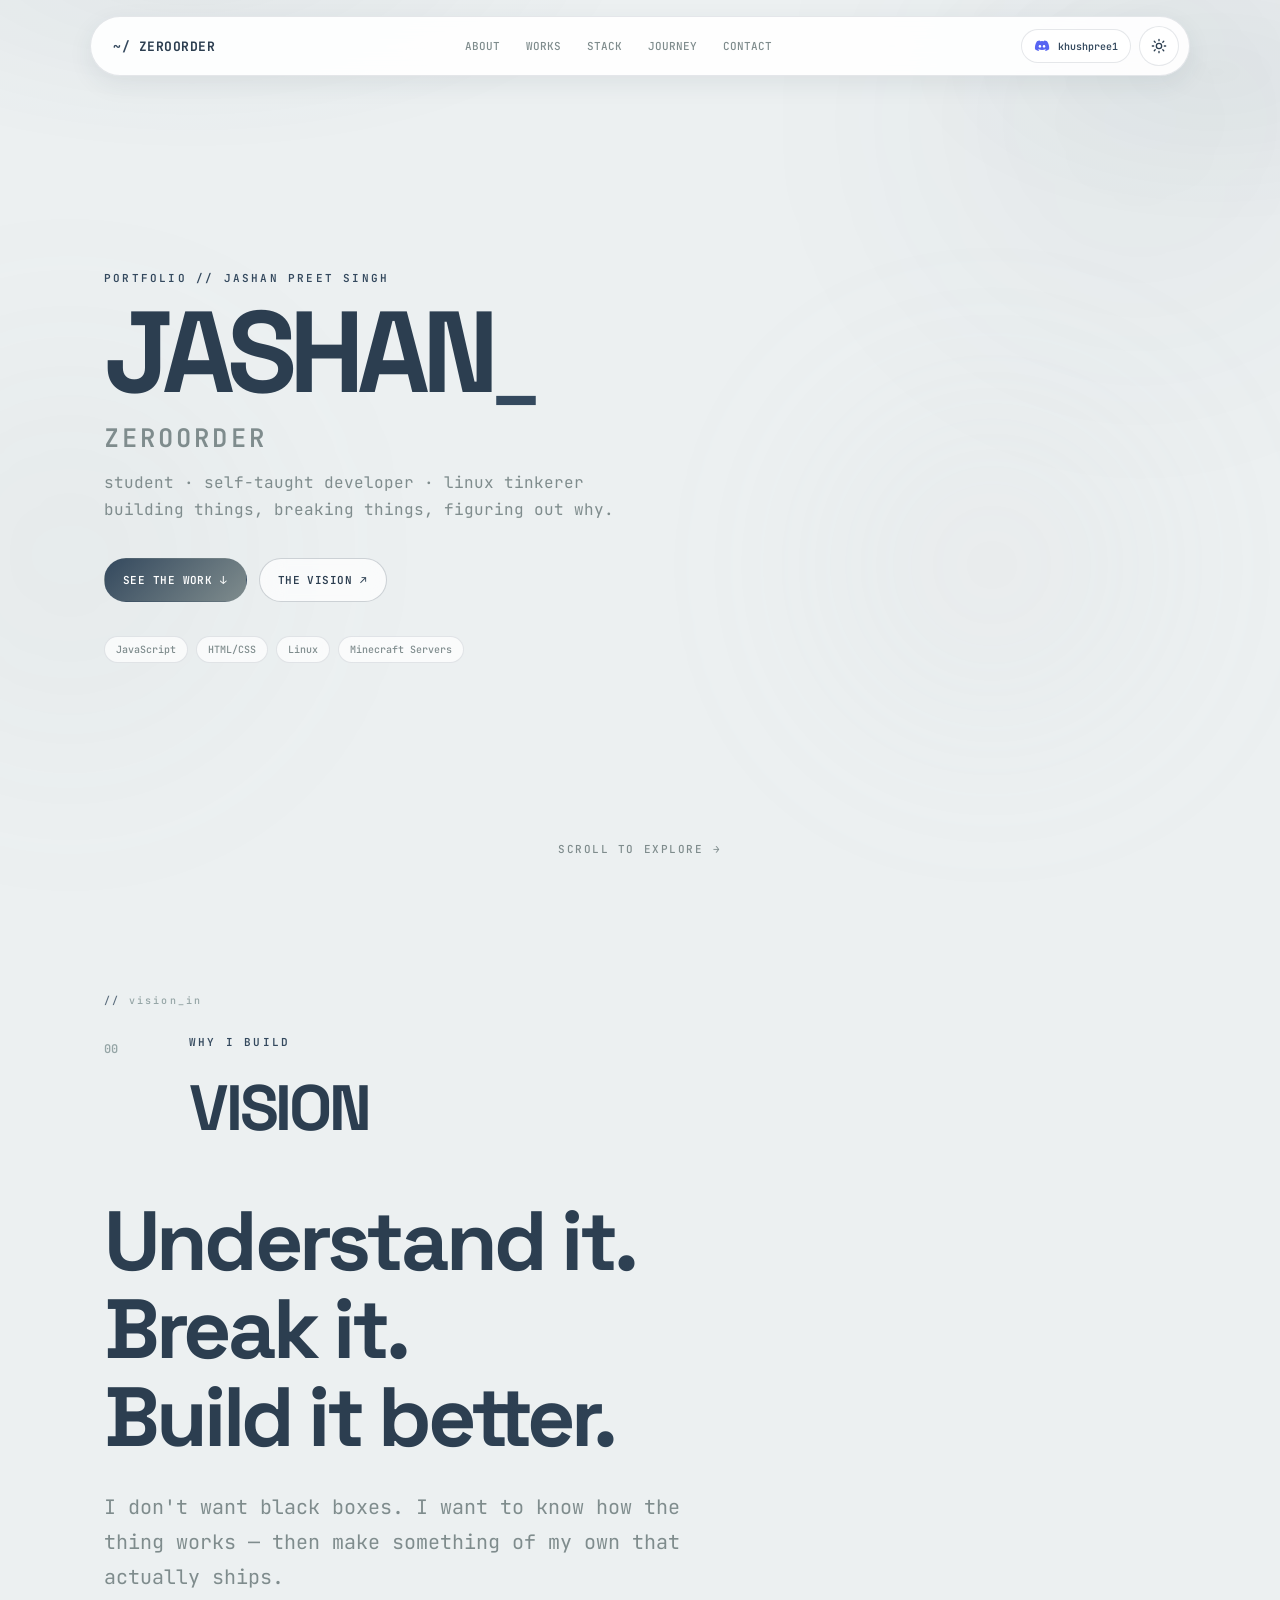
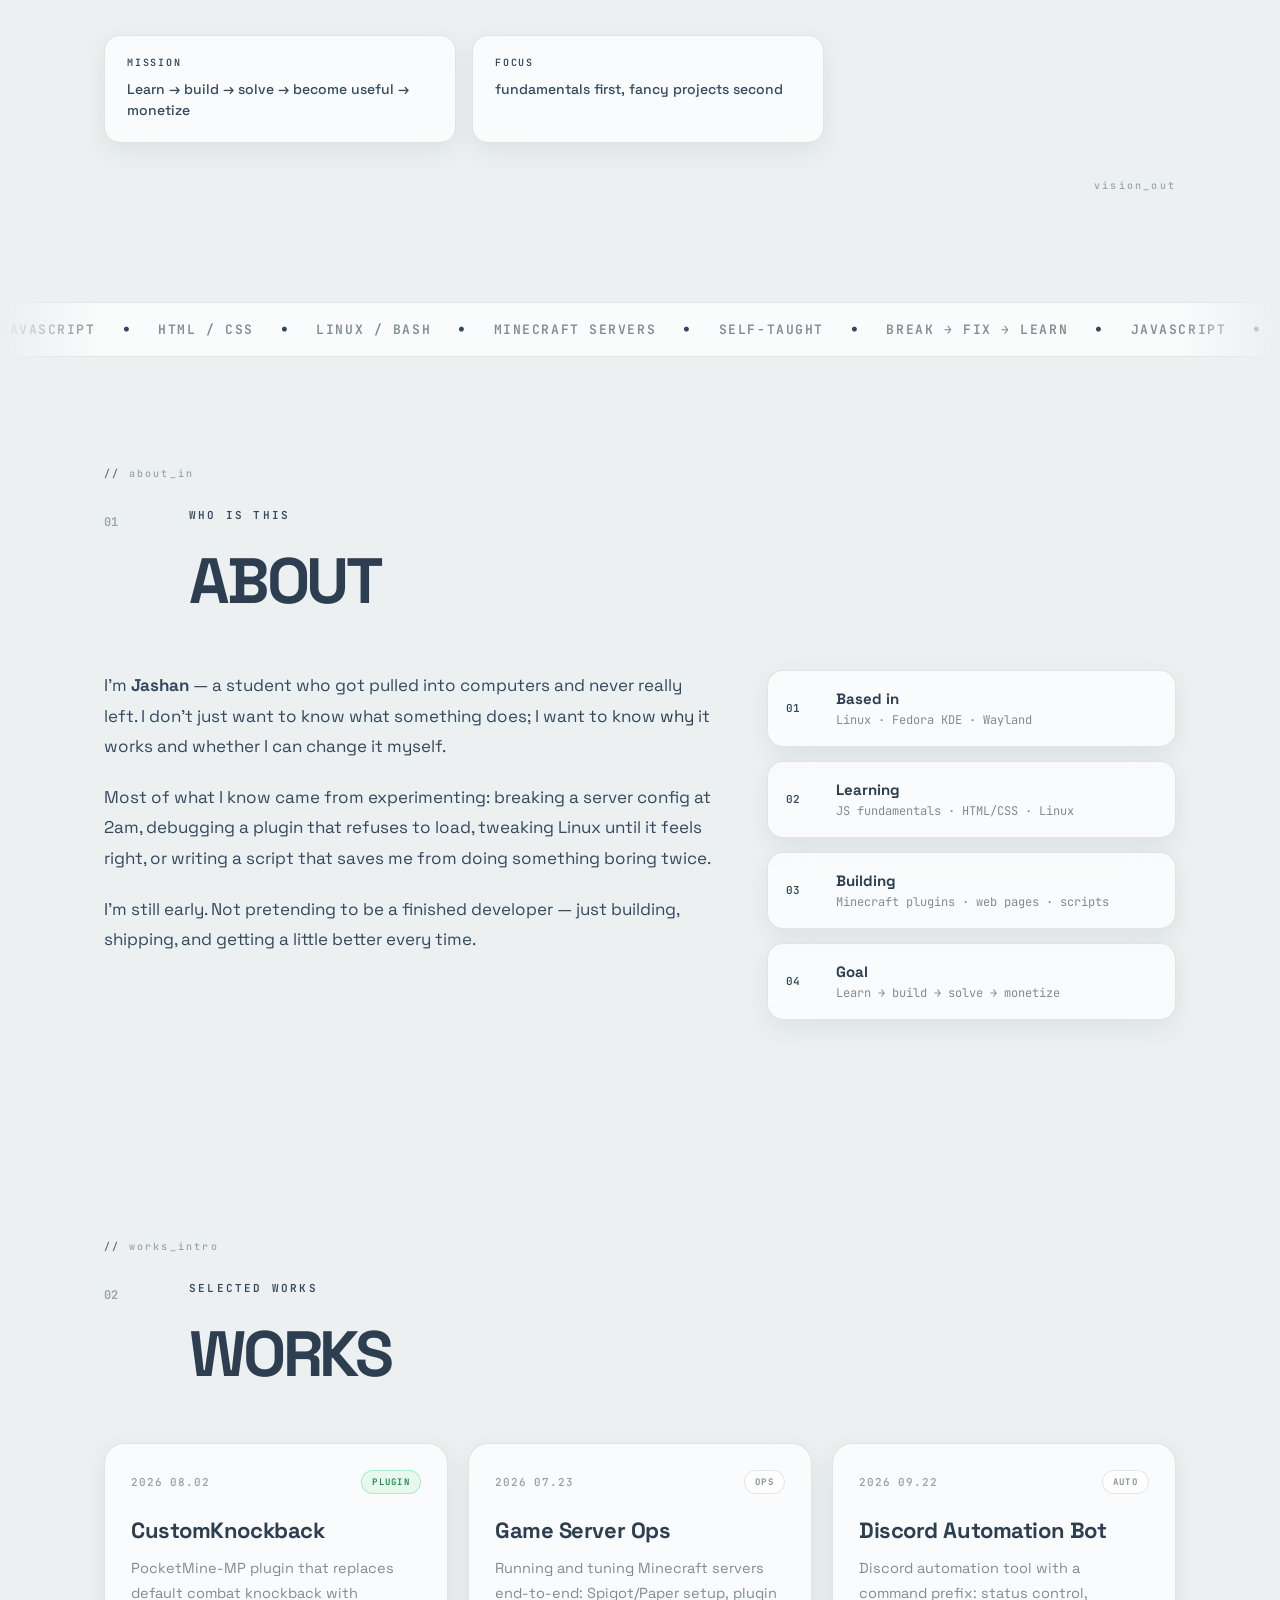
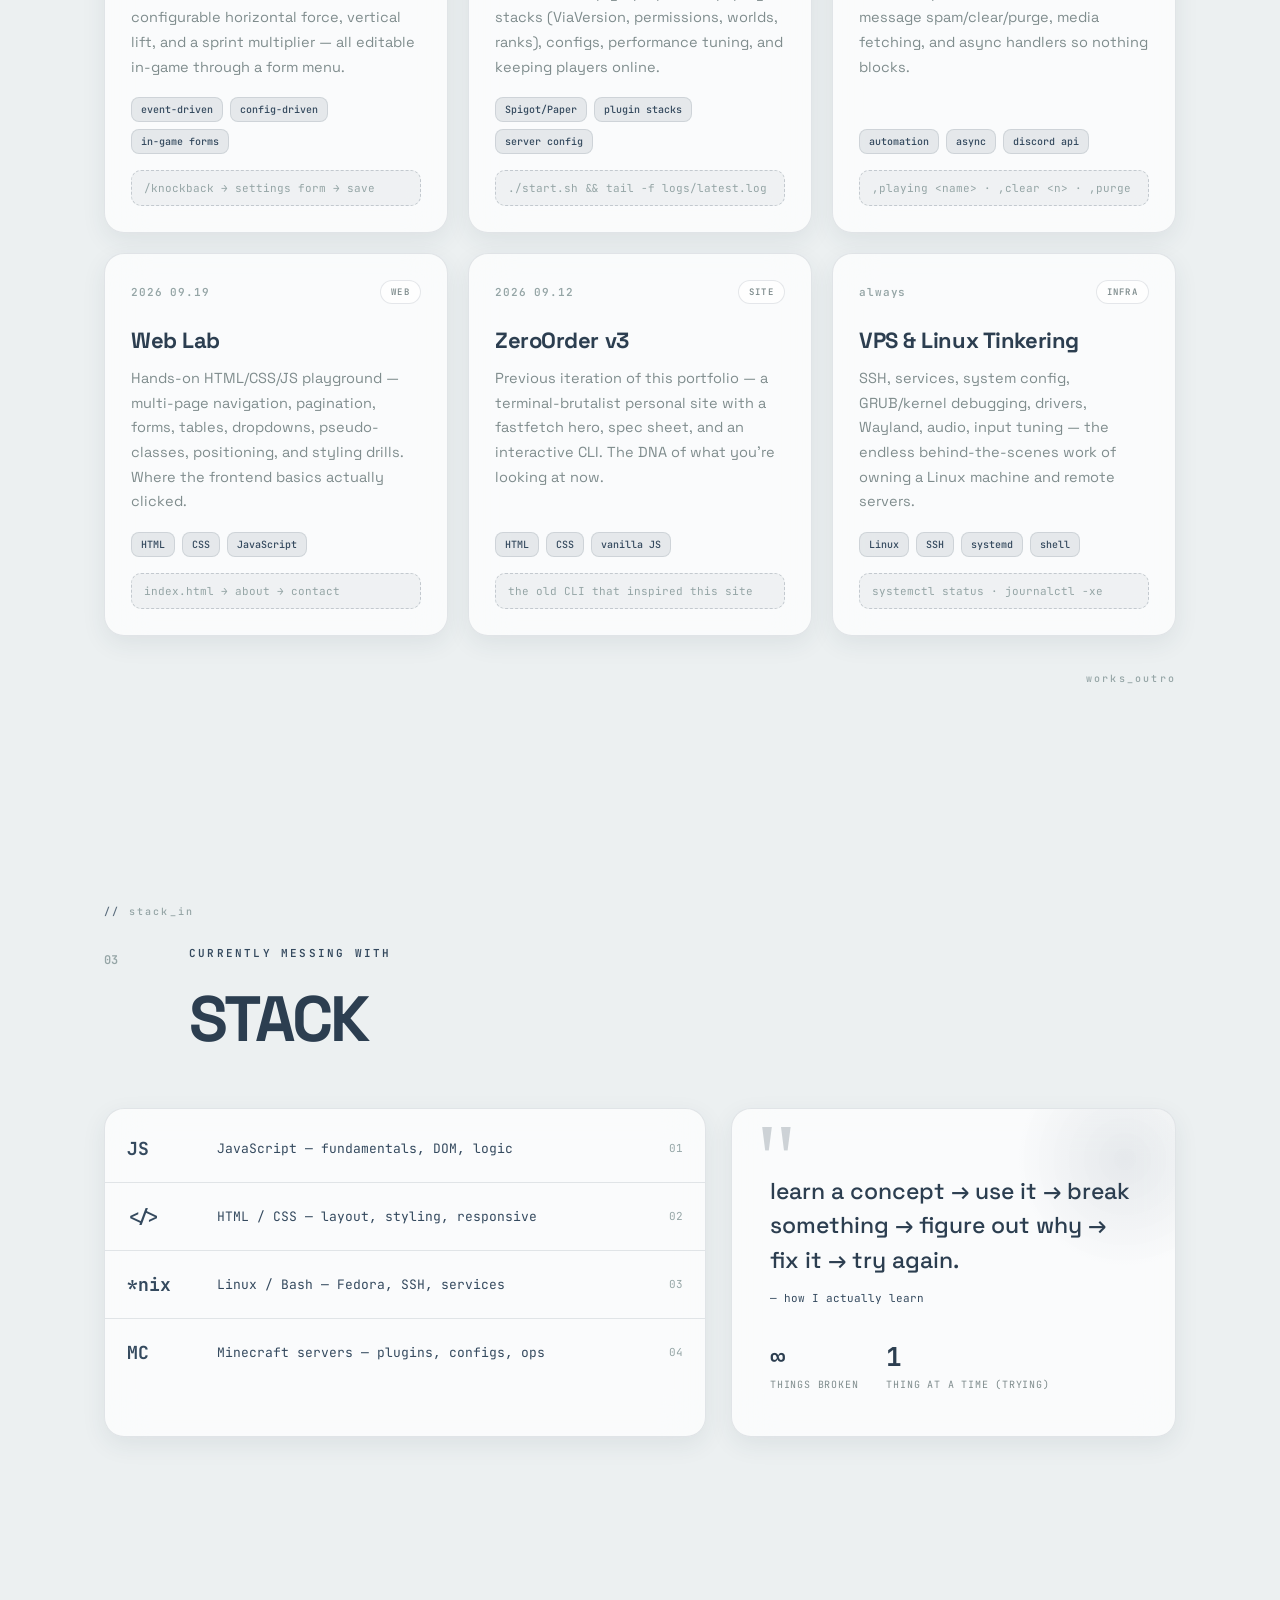
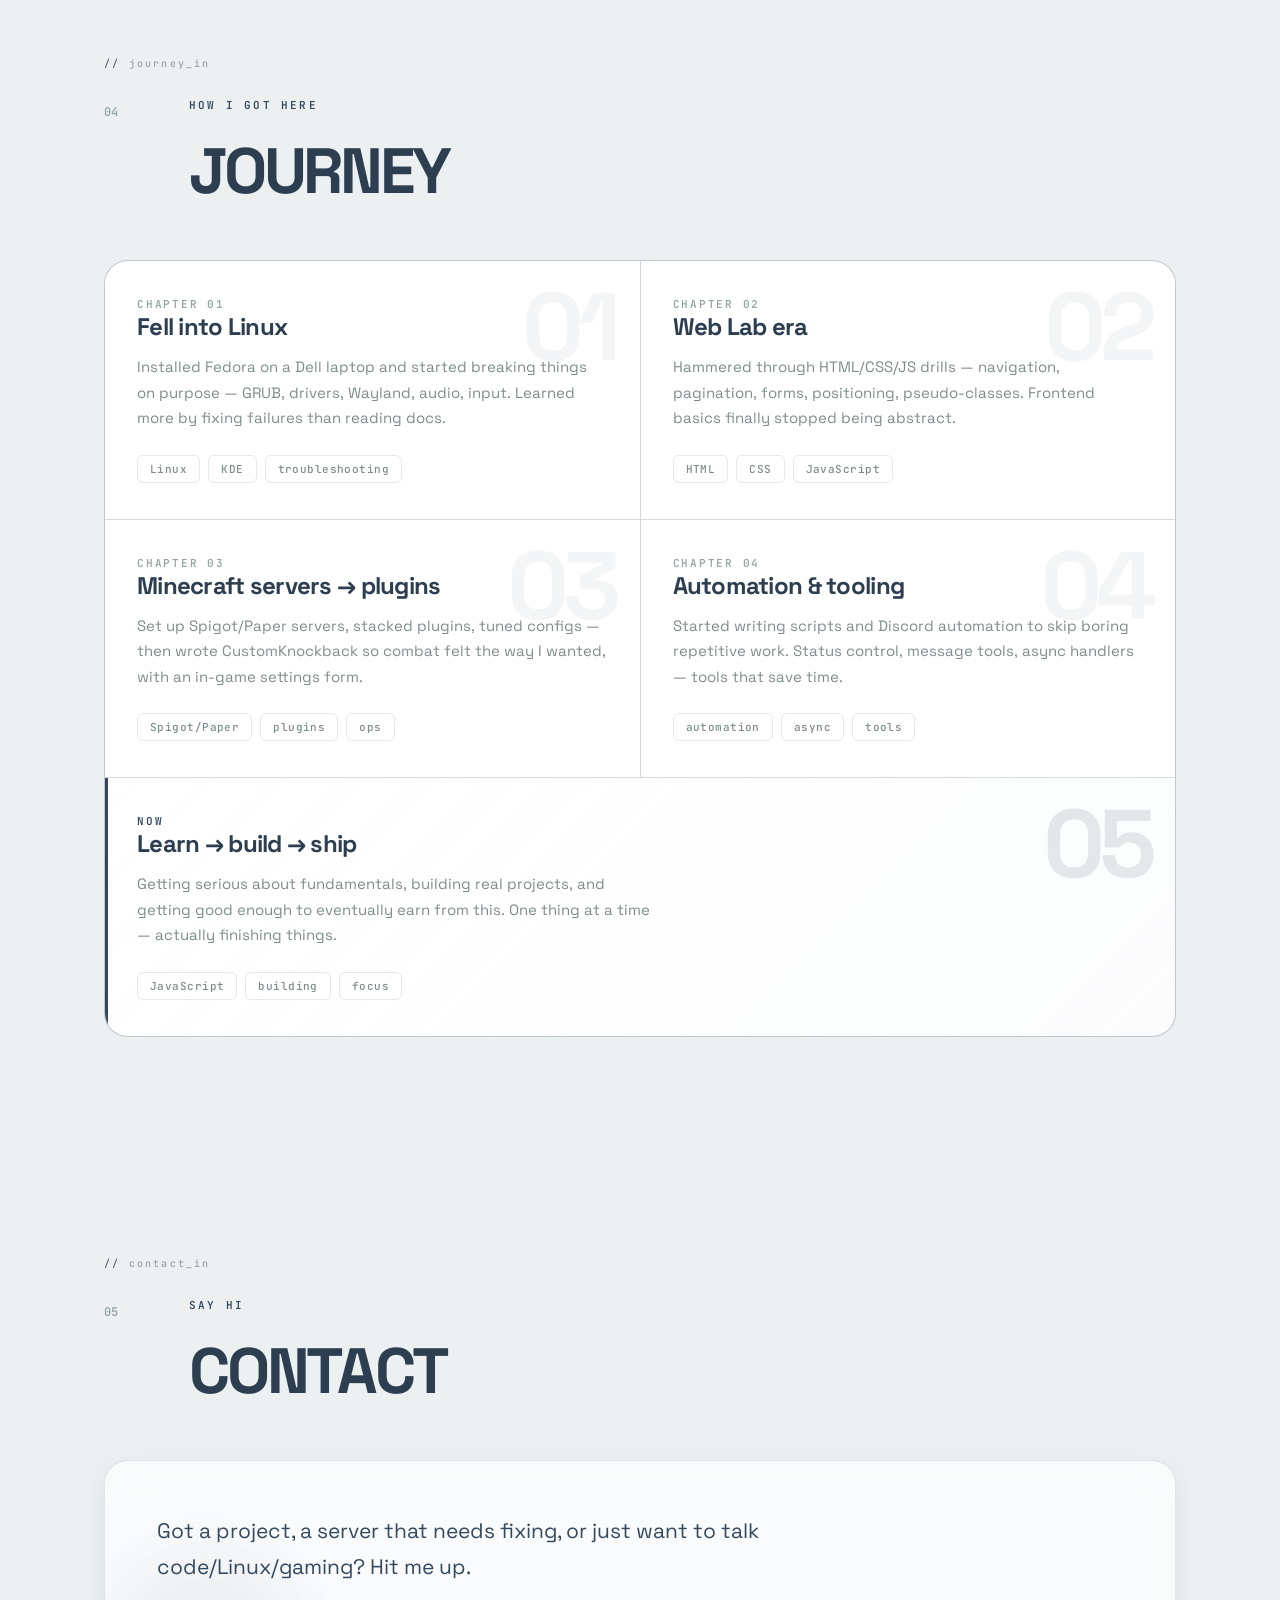
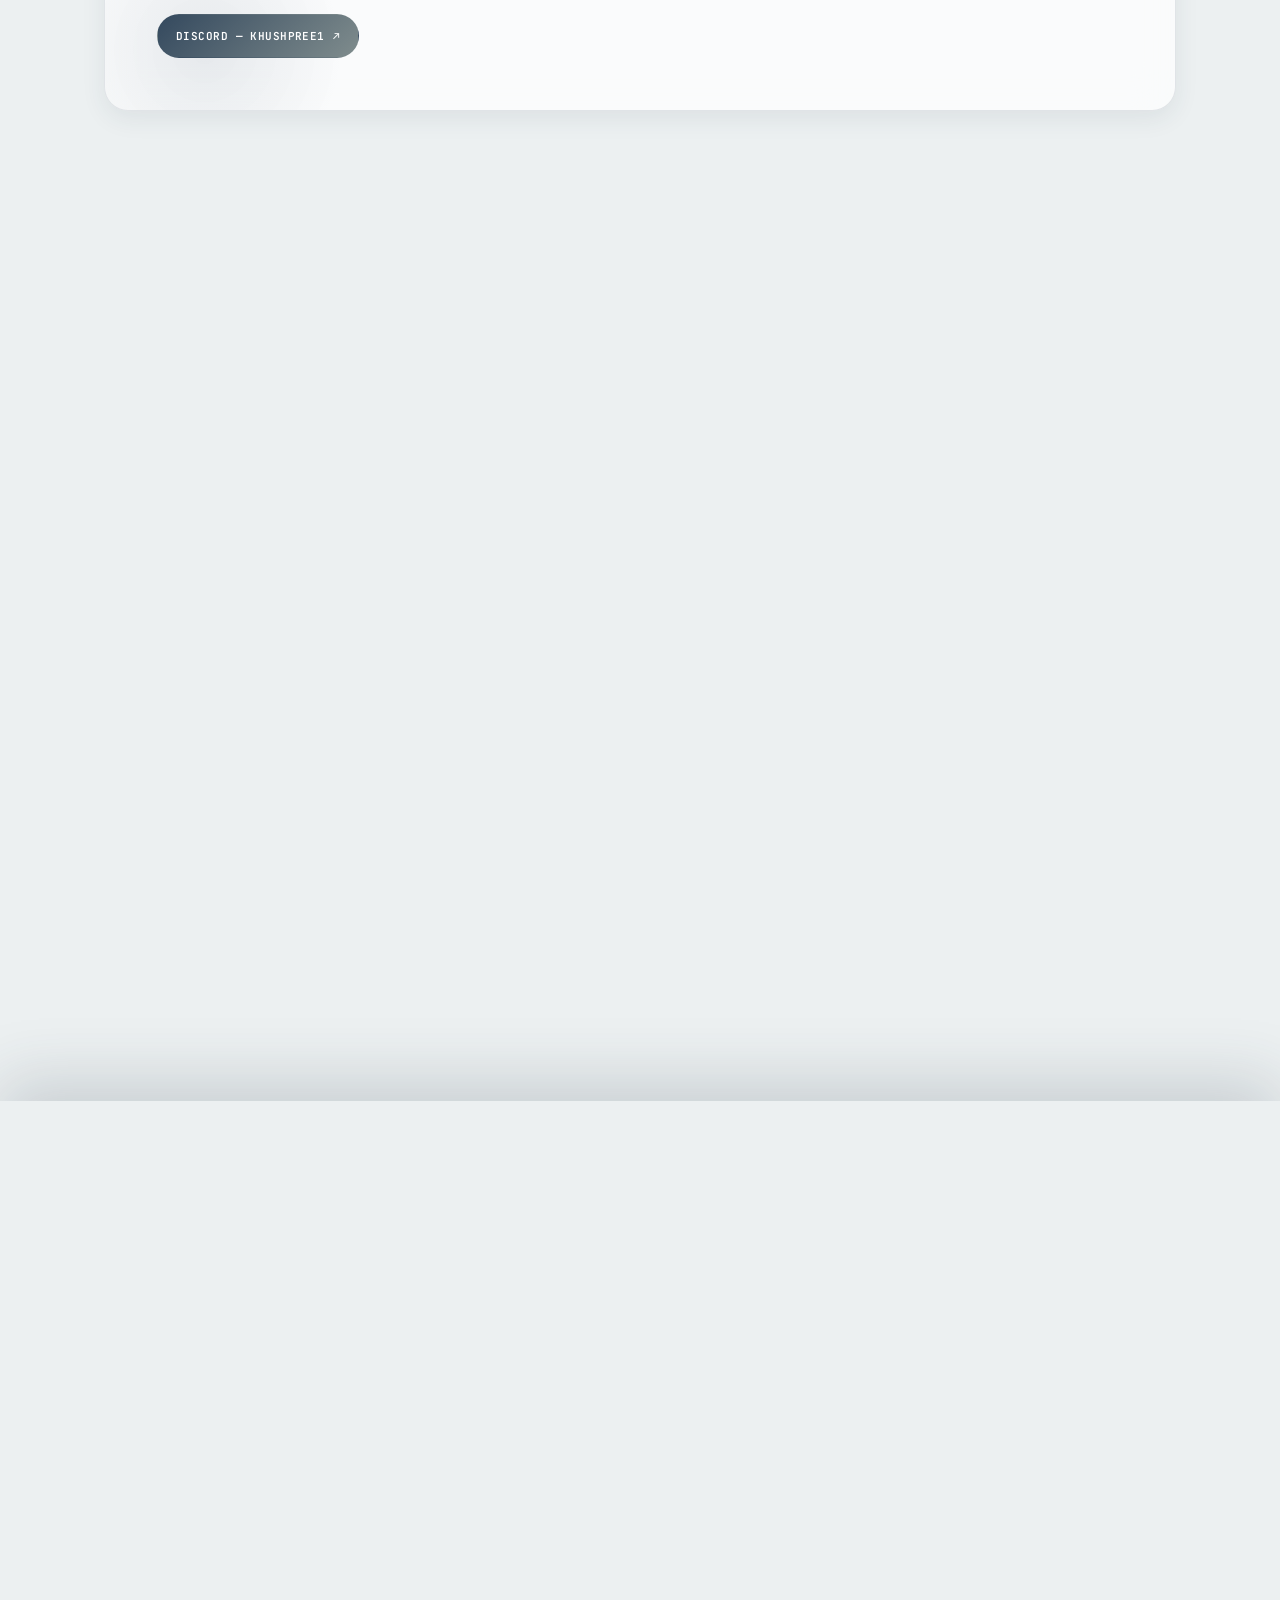
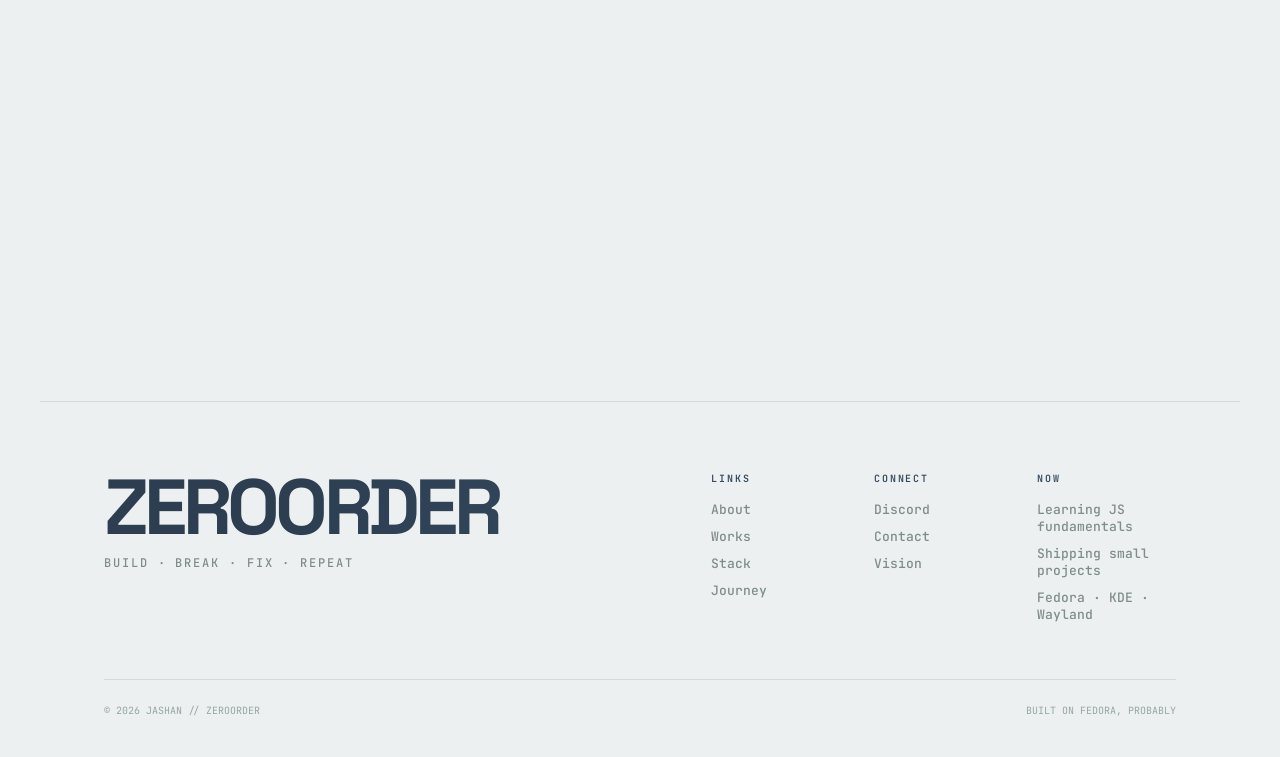
==== commit 73b67174: "Add files via upload" ====
--- a/jashan-zeroorder-site-v3/index.html
+++ b/jashan-zeroorder-site-v3/index.html
@@ -3,7 +3,7 @@
 <head>
   <meta charset="utf-8">
   <meta name="viewport" content="width=device-width,initial-scale=1">
-  <meta name="theme-color" content="#0c0a09">
+  <meta name="theme-color" content="#15202b">
   <meta name="description" content="Jashan Preet Singh — ZeroOrder. Student, self-taught developer. Linux, servers, Minecraft plugins, JavaScript.">
   <title>Jashan // ZeroOrder</title>
   <link rel="preconnect" href="https://fonts.googleapis.com">
@@ -241,9 +241,8 @@
         <div><p class="eyebrow">HOW I GOT HERE</p><h2>JOURNEY</h2></div>
       </div>
       <div class="timeline">
-        <article class="timeline-item glass">
-          <div class="timeline-dot"></div>
-          <div class="timeline-content">
+        <article class="timeline-item">
+          <div class="timeline-content" data-num="01">
             <span class="timeline-label">chapter 01</span>
             <h3>Fell into Linux</h3>
             <p>Installed Fedora on a Dell laptop and started breaking things on purpose — GRUB, drivers, Wayland, audio, input. Learned more by fixing failures than reading docs.</p>
@@ -251,9 +250,8 @@
           </div>
         </article>
 
-        <article class="timeline-item glass">
-          <div class="timeline-dot"></div>
-          <div class="timeline-content">
+        <article class="timeline-item">
+          <div class="timeline-content" data-num="02">
             <span class="timeline-label">chapter 02</span>
             <h3>Web Lab era</h3>
             <p>Hammered through HTML/CSS/JS drills — navigation, pagination, forms, positioning, pseudo-classes. Frontend basics finally stopped being abstract.</p>
@@ -261,9 +259,8 @@
           </div>
         </article>
 
-        <article class="timeline-item glass">
-          <div class="timeline-dot"></div>
-          <div class="timeline-content">
+        <article class="timeline-item">
+          <div class="timeline-content" data-num="03">
             <span class="timeline-label">chapter 03</span>
             <h3>Minecraft servers → plugins</h3>
             <p>Set up Spigot/Paper servers, stacked plugins, tuned configs — then wrote CustomKnockback so combat felt the way I wanted, with an in-game settings form.</p>
@@ -271,9 +268,8 @@
           </div>
         </article>
 
-        <article class="timeline-item glass">
-          <div class="timeline-dot"></div>
-          <div class="timeline-content">
+        <article class="timeline-item">
+          <div class="timeline-content" data-num="04">
             <span class="timeline-label">chapter 04</span>
             <h3>Automation &amp; tooling</h3>
             <p>Started writing scripts and Discord automation to skip boring repetitive work. Status control, message tools, async handlers — tools that save time.</p>
@@ -281,9 +277,8 @@
           </div>
         </article>
 
-        <article class="timeline-item glass timeline-now">
-          <div class="timeline-dot"></div>
-          <div class="timeline-content">
+        <article class="timeline-item timeline-now">
+          <div class="timeline-content" data-num="05">
             <span class="timeline-label">now</span>
             <h3>Learn → build → ship</h3>
             <p>Getting serious about fundamentals, building real projects, and getting good enough to eventually earn from this. One thing at a time — actually finishing things.</p>
--- a/jashan-zeroorder-site-v3/style.css
+++ b/jashan-zeroorder-site-v3/style.css
@@ -2,58 +2,58 @@
 
 :root,
 [data-theme="dark"] {
-  --bg: #0c0a09;
-  --bg-glass: rgba(255, 255, 255, 0.05);
-  --bg-glass-strong: rgba(255, 255, 255, 0.08);
-  --bg-solid: #1c1917;
-  --line: rgba(255, 255, 255, 0.1);
-  --line-strong: rgba(255, 255, 255, 0.18);
-  --text: #fafaf9;
-  --text-soft: #e7e5e4;
-  --muted: #a8a29e;
-  --faint: #78716c;
-  --accent: #ff5c39;
-  --accent-2: #ff3d81;
-  --accent-3: #ffd60a;
-  --accent-soft: rgba(255, 92, 57, 0.16);
-  --accent-glow: rgba(255, 92, 57, 0.4);
-  --green: #4ade80;
-  --blob-a: rgba(255, 92, 57, 0.55);
-  --blob-b: rgba(255, 61, 129, 0.45);
-  --blob-c: rgba(255, 214, 10, 0.3);
-  --shadow: 0 20px 60px rgba(0, 0, 0, 0.5);
-  --shadow-soft: 0 8px 32px rgba(0, 0, 0, 0.35);
-  --terminal-bg: rgba(12, 10, 9, 0.92);
-  --terminal-line: rgba(255, 255, 255, 0.08);
-  --input-bg: rgba(255, 255, 255, 0.05);
+  --bg: #15202b;
+  --bg-glass: rgba(236, 240, 241, 0.05);
+  --bg-glass-strong: rgba(236, 240, 241, 0.09);
+  --bg-solid: #1e2d3d;
+  --line: rgba(236, 240, 241, 0.1);
+  --line-strong: rgba(236, 240, 241, 0.18);
+  --text: #ecf0f1;
+  --text-soft: #bdc3c7;
+  --muted: #8f9a9f;
+  --faint: #7f8c8d;
+  --accent: #8aafcc;
+  --accent-2: #bdc3c7;
+  --accent-3: #ecf0f1;
+  --accent-soft: rgba(138, 175, 204, 0.16);
+  --accent-glow: rgba(138, 175, 204, 0.35);
+  --green: #7dcea0;
+  --blob-a: rgba(52, 73, 94, 0.35);
+  --blob-b: rgba(127, 140, 141, 0.14);
+  --blob-c: rgba(189, 195, 199, 0.1);
+  --shadow: 0 20px 60px rgba(0, 0, 0, 0.45);
+  --shadow-soft: 0 8px 32px rgba(0, 0, 0, 0.3);
+  --terminal-bg: rgba(21, 32, 43, 0.94);
+  --terminal-line: rgba(236, 240, 241, 0.08);
+  --input-bg: rgba(236, 240, 241, 0.05);
   color-scheme: dark;
 }
 
 [data-theme="light"] {
-  --bg: #fff7ed;
-  --bg-glass: rgba(255, 255, 255, 0.7);
-  --bg-glass-strong: rgba(255, 255, 255, 0.9);
+  --bg: #ecf0f1;
+  --bg-glass: rgba(255, 255, 255, 0.72);
+  --bg-glass-strong: rgba(255, 255, 255, 0.92);
   --bg-solid: #ffffff;
-  --line: rgba(28, 25, 23, 0.12);
-  --line-strong: rgba(28, 25, 23, 0.2);
-  --text: #1c1917;
-  --text-soft: #44403c;
-  --muted: #78716c;
-  --faint: #a8a29e;
-  --accent: #ea580c;
-  --accent-2: #db2777;
-  --accent-3: #ca8a04;
-  --accent-soft: rgba(234, 88, 12, 0.12);
-  --accent-glow: rgba(234, 88, 12, 0.28);
-  --green: #16a34a;
-  --blob-a: rgba(251, 146, 60, 0.55);
-  --blob-b: rgba(244, 114, 182, 0.45);
-  --blob-c: rgba(253, 224, 71, 0.55);
-  --shadow: 0 20px 50px rgba(28, 25, 23, 0.12);
-  --shadow-soft: 0 8px 24px rgba(28, 25, 23, 0.08);
-  --terminal-bg: rgba(28, 25, 23, 0.95);
-  --terminal-line: rgba(255, 255, 255, 0.08);
-  --input-bg: rgba(28, 25, 23, 0.05);
+  --line: rgba(44, 62, 80, 0.12);
+  --line-strong: rgba(44, 62, 80, 0.22);
+  --text: #2c3e50;
+  --text-soft: #34495e;
+  --muted: #7f8c8d;
+  --faint: #95a5a6;
+  --accent: #34495e;
+  --accent-2: #7f8c8d;
+  --accent-3: #2c3e50;
+  --accent-soft: rgba(52, 73, 94, 0.1);
+  --accent-glow: rgba(52, 73, 94, 0.22);
+  --green: #1e8449;
+  --blob-a: rgba(52, 73, 94, 0.1);
+  --blob-b: rgba(127, 140, 141, 0.12);
+  --blob-c: rgba(189, 195, 199, 0.35);
+  --shadow: 0 20px 50px rgba(44, 62, 80, 0.12);
+  --shadow-soft: 0 8px 24px rgba(44, 62, 80, 0.08);
+  --terminal-bg: rgba(44, 62, 80, 0.95);
+  --terminal-line: rgba(236, 240, 241, 0.08);
+  --input-bg: rgba(44, 62, 80, 0.05);
   color-scheme: light;
 }
 
@@ -75,25 +75,25 @@
   inset: 0;
   z-index: -4;
   background:
-    radial-gradient(ellipse 80% 50% at 20% -10%, var(--accent-soft), transparent 55%),
-    radial-gradient(ellipse 60% 40% at 90% 10%, rgba(255, 61, 129, 0.14), transparent 50%),
-    radial-gradient(ellipse 50% 40% at 50% 100%, rgba(255, 214, 10, 0.1), transparent 55%);
+    radial-gradient(ellipse 70% 45% at 15% -5%, var(--accent-soft), transparent 50%),
+    radial-gradient(ellipse 50% 35% at 95% 8%, rgba(52, 73, 94, 0.08), transparent 50%);
   pointer-events: none;
+  opacity: 0.55;
 }
 
 .blob {
   position: fixed;
   border-radius: 50%;
-  filter: blur(90px);
+  filter: blur(110px);
   pointer-events: none;
   z-index: -3;
-  opacity: 0.7;
+  opacity: 0.35;
   animation: drift 18s ease-in-out infinite alternate;
   will-change: transform;
 }
 .blob-a { width: 480px; height: 480px; top: -120px; right: -100px; background: var(--blob-a); }
 .blob-b { width: 420px; height: 420px; bottom: 15%; left: -140px; background: var(--blob-b); animation-delay: -7s; }
-.blob-c { width: 320px; height: 320px; top: 45%; right: 10%; background: var(--blob-c); animation-delay: -12s; opacity: 0.45; }
+.blob-c { width: 320px; height: 320px; top: 45%; right: 10%; background: var(--blob-c); animation-delay: -12s; opacity: 0.25; }
 
 @keyframes drift {
   from { transform: translate3d(0, 0, 0) scale(1); }
@@ -400,11 +400,11 @@
   padding: clamp(48px, 10vh, 120px) clamp(32px, 8vw, 120px);
   background: linear-gradient(
     160deg,
-    #1a1638 0%,
-    #2d1b4e 30%,
-    #4a2c6a 55%,
-    #5c3d5c 75%,
-    #6b4433 100%
+    #15202b 0%,
+    #1e2d3d 28%,
+    #2c3e50 55%,
+    #34495e 78%,
+    #46617a 100%
   );
   color: #fff;
   box-shadow: 0 -20px 80px rgba(0, 0, 0, 0.3);
@@ -415,48 +415,47 @@
 [data-theme="light"] .overview-card {
   background: linear-gradient(
     160deg,
-    #e0e7ff 0%,
-    #c4b5fd 30%,
-    #d8b4fe 55%,
-    #f9a8d4 75%,
-    #fdba74 100%
+    #34495e 0%,
+    #2c3e50 35%,
+    #1e2d3d 70%,
+    #15202b 100%
   );
-  color: #1a1a2e;
-  box-shadow: 0 -20px 60px rgba(0, 0, 0, 0.08);
+  color: #ecf0f1;
+  box-shadow: 0 -20px 60px rgba(44, 62, 80, 0.18);
 }
 .overview-label {
   margin: 0 0 24px;
   font: 600 12px "JetBrains Mono";
   letter-spacing: 0.22em;
   text-transform: uppercase;
-  color: rgba(255, 255, 255, 0.6);
+  color: rgba(236, 240, 241, 0.6);
   opacity: var(--ov-chip, 0);
   transform: translateY(calc((1 - var(--ov-chip, 0)) * 16px));
 }
 [data-theme="light"] .overview-label {
-  color: rgba(26, 26, 46, 0.55);
+  color: rgba(189, 195, 199, 0.75);
 }
 .overview-name {
   margin: 0;
   font: 700 clamp(64px, 14vw, 180px)/0.9 "Space Grotesk", sans-serif;
   letter-spacing: -0.06em;
-  color: #fff;
+  color: #ecf0f1;
   opacity: var(--ov-chip, 0);
   transform: translateY(calc((1 - var(--ov-chip, 0)) * 28px));
 }
 [data-theme="light"] .overview-name {
-  color: #1a1a2e;
+  color: #ecf0f1;
 }
 .overview-brand {
   margin: 20px 0 0;
   font: 600 clamp(16px, 2.5vw, 28px) "JetBrains Mono", monospace;
   letter-spacing: 0.3em;
-  color: rgba(255, 255, 255, 0.75);
+  color: rgba(236, 240, 241, 0.75);
   opacity: var(--ov-chip, 0);
   transform: translateY(calc((1 - var(--ov-chip, 0)) * 20px));
 }
 [data-theme="light"] .overview-brand {
-  color: rgba(26, 26, 46, 0.7);
+  color: rgba(189, 195, 199, 0.85);
 }
 .overview-chips {
   display: flex;
@@ -476,9 +475,9 @@
   transform: translateY(calc((1 - var(--ov-chip, 0)) * 14px));
 }
 [data-theme="light"] .overview-chips span {
-  border-color: rgba(26, 26, 46, 0.2);
-  background: rgba(26, 26, 46, 0.06);
-  color: rgba(26, 26, 46, 0.85);
+  border-color: rgba(236, 240, 241, 0.28);
+  background: rgba(236, 240, 241, 0.1);
+  color: rgba(236, 240, 241, 0.92);
 }
 .overview-chips span:nth-child(1) { transition-delay: 0ms; }
 .overview-chips span:nth-child(2) { transition-delay: 60ms; }
@@ -503,17 +502,17 @@
   will-change: transform, opacity;
 }
 [data-theme="light"] .overview-bio {
-  background: rgba(255, 255, 255, 0.55);
-  border-color: rgba(26, 26, 46, 0.1);
-  box-shadow: 0 16px 40px rgba(0, 0, 0, 0.06);
+  background: rgba(21, 32, 43, 0.45);
+  border-color: rgba(236, 240, 241, 0.14);
+  box-shadow: 0 16px 40px rgba(0, 0, 0, 0.12);
 }
 .overview-bio p {
   margin: 0;
   font: 500 13px/1.7 "JetBrains Mono", monospace;
-  color: rgba(255, 255, 255, 0.8);
+  color: rgba(236, 240, 241, 0.82);
 }
 [data-theme="light"] .overview-bio p {
-  color: rgba(26, 26, 46, 0.75);
+  color: rgba(236, 240, 241, 0.88);
 }
 .overview-bio::before {
   content: "";
@@ -526,7 +525,7 @@
   background: linear-gradient(90deg, rgba(255,255,255,0.4), rgba(255,255,255,0.1));
 }
 [data-theme="light"] .overview-bio::before {
-  background: linear-gradient(90deg, rgba(26,26,46,0.3), rgba(26,26,46,0.05));
+  background: linear-gradient(90deg, rgba(236,240,241,0.45), rgba(236,240,241,0.08));
 }
 
 .section { max-width: 1200px; margin: auto; padding: 110px 5vw; }
@@ -664,74 +663,155 @@
 .quote-stats span { font: 10px "JetBrains Mono"; color: var(--muted); text-transform: uppercase; letter-spacing: 0.08em; }
 
 .timeline {
-  position: relative;
-  max-width: 760px;
-  margin: 0 auto;
-  display: flex;
-  flex-direction: column;
-  gap: 24px;
-}
-.timeline::before {
-  content: "";
-  position: absolute;
-  left: 22px;
-  top: 10px;
-  bottom: 10px;
-  width: 2px;
-  background: linear-gradient(to bottom, var(--accent), var(--accent-2), transparent);
-  opacity: 0.5;
+  display: grid;
+  grid-template-columns: repeat(2, 1fr);
+  gap: 1px;
+  background: var(--line);
+  border: 1px solid var(--line);
+  border-radius: 24px;
+  overflow: hidden;
 }
 .timeline-item {
   position: relative;
-  border-radius: 20px;
-  padding: 28px 28px 28px 56px;
-  transition: 0.3s;
+  border-radius: 0;
+  background: var(--bg-solid);
+  padding: 36px 32px;
+  min-height: 240px;
+  display: flex;
+  flex-direction: column;
+  overflow: hidden;
+  transition:
+    transform 0.45s cubic-bezier(0.22, 1, 0.36, 1),
+    box-shadow 0.45s cubic-bezier(0.22, 1, 0.36, 1),
+    background 0.45s ease;
+}
+.timeline-item::before {
+  content: "";
+  position: absolute;
+  inset: 0;
+  background:
+    radial-gradient(ellipse 80% 70% at 100% 0%, var(--accent-soft), transparent 55%),
+    linear-gradient(160deg, transparent 40%, var(--accent-soft));
+  opacity: 0;
+  transition: opacity 0.45s ease;
+  pointer-events: none;
+}
+.timeline-item::after {
+  content: "";
+  position: absolute;
+  top: 0;
+  left: 0;
+  right: 0;
+  height: 2px;
+  background: linear-gradient(90deg, var(--accent), transparent 70%);
+  transform: scaleX(0);
+  transform-origin: left;
+  transition: transform 0.5s cubic-bezier(0.22, 1, 0.36, 1);
+  z-index: 2;
 }
 .timeline-item:hover {
-  transform: translateX(8px);
-  border-color: var(--accent);
-  box-shadow: 0 16px 40px var(--accent-glow);
+  transform: translateY(-6px);
+  background: var(--bg-solid);
+  box-shadow:
+    0 24px 48px rgba(0, 0, 0, 0.18),
+    0 0 0 1px var(--line-strong);
+  z-index: 2;
+}
+.timeline-item:hover::before {
+  opacity: 1;
+}
+.timeline-item:hover::after {
+  transform: scaleX(1);
+}
+.timeline-item:hover .timeline-content::before {
+  opacity: 0.1;
+  color: var(--accent);
+  transform: translateY(-4px);
+}
+.timeline-item:hover .timeline-label {
+  color: var(--accent);
+}
+.timeline-item:hover h3 {
+  letter-spacing: -0.03em;
+}
+.timeline-item:hover .timeline-tags span {
+  border-color: var(--line-strong);
+  color: var(--text-soft);
+  background: var(--bg-glass);
+}
+.timeline-item:last-child {
+  grid-column: 1 / -1;
 }
 .timeline-dot {
-  position: absolute;
-  left: 14px;
-  top: 32px;
-  width: 18px;
-  height: 18px;
-  border-radius: 50%;
-  background: var(--bg);
-  border: 3px solid var(--accent);
-  box-shadow: 0 0 0 4px var(--accent-soft), 0 0 20px var(--accent-glow);
+  display: none;
+}
+.timeline-label {
+  font: 600 11px "JetBrains Mono";
+  letter-spacing: 0.16em;
+  text-transform: uppercase;
+  color: var(--faint);
+  margin-bottom: auto;
+  transition: color 0.4s ease;
+}
+.timeline-content {
+  position: relative;
   z-index: 1;
-}
-.timeline-now .timeline-dot {
-  background: var(--accent);
-  animation: pulse 2s ease-in-out infinite;
-}
-@keyframes pulse {
-  0%, 100% { box-shadow: 0 0 0 4px var(--accent-soft), 0 0 12px var(--accent-glow); }
-  50% { box-shadow: 0 0 0 8px var(--accent-soft), 0 0 28px var(--accent-glow); }
-}
-.timeline-label {
-  font: 600 10px "JetBrains Mono";
-  letter-spacing: 0.18em;
-  text-transform: uppercase;
+  display: flex;
+  flex-direction: column;
+  height: 100%;
+}
+.timeline-content::before {
+  content: attr(data-num);
+  position: absolute;
+  top: -18px;
+  right: -8px;
+  font: 700 clamp(64px, 8vw, 96px)/1 "Space Grotesk", sans-serif;
+  letter-spacing: -0.06em;
+  color: var(--text);
+  opacity: 0.05;
+  pointer-events: none;
+  z-index: -1;
+  transition:
+    opacity 0.45s ease,
+    color 0.45s ease,
+    transform 0.45s cubic-bezier(0.22, 1, 0.36, 1);
+}
+.timeline-content h3 {
+  font-size: 24px;
+  margin: 0 0 12px;
+  letter-spacing: -0.03em;
+}
+.timeline-content p {
+  font-size: 15px;
+  line-height: 1.7;
+  color: var(--muted);
+  margin: 0 0 24px;
+  max-width: 52ch;
+}
+.timeline-tags { display: flex; flex-wrap: wrap; gap: 8px; margin-top: auto; }
+.timeline-tags span {
+  font: 500 11px "JetBrains Mono";
+  letter-spacing: 0.04em;
+  padding: 6px 12px;
+  border-radius: 6px;
+  border: 1px solid var(--line);
+  color: var(--muted);
+  background: transparent;
+  transition: border-color 0.4s ease, color 0.4s ease, background 0.4s ease, transform 0.4s ease;
+}
+.timeline-item:hover .timeline-tags span {
+  transform: translateY(-1px);
+}
+.timeline-now {
+  background: linear-gradient(135deg, var(--bg-solid), var(--bg-glass-strong));
+  box-shadow: inset 3px 0 0 var(--accent);
+}
+.timeline-now .timeline-label {
   color: var(--accent);
 }
-.timeline-content h3 { font-size: 22px; margin: 10px 0 10px; letter-spacing: -0.02em; }
-.timeline-content p { font-size: 15px; line-height: 1.7; color: var(--muted); margin: 0 0 16px; }
-.timeline-tags { display: flex; flex-wrap: wrap; gap: 7px; }
-.timeline-tags span {
-  font: 500 10px "JetBrains Mono";
+.timeline-now .timeline-content::before {
   color: var(--accent);
-  background: var(--accent-soft);
-  border: 1px solid var(--line);
-  padding: 5px 9px;
-  border-radius: 8px;
-}
-.timeline-now {
-  background: linear-gradient(135deg, var(--accent-soft), var(--bg-glass-strong));
-  border-color: var(--accent);
+  opacity: 0.12;
 }
 
 .contact-section { padding-bottom: 70px; }
@@ -829,11 +909,10 @@
 @media (max-width: 980px) {
   .project-grid { grid-template-columns: repeat(2, 1fr); }
   .about-grid, .stack-layout { grid-template-columns: 1fr; }
+  .timeline { grid-template-columns: 1fr; }
+  .timeline-item:last-child { grid-column: auto; }
   .hero { gap: 50px; padding-top: 60px; padding-bottom: 100px; }
   .nav-links { display: none; }
-  .timeline::before { left: 18px; }
-  .timeline-item { padding-left: 48px; }
-  .timeline-dot { left: 10px; }
   .vision-meta { grid-template-columns: 1fr; }
   .footer-top { grid-template-columns: 1fr; gap: 36px; }
   .overview-section { height: 180vh; }
@@ -867,7 +946,9 @@
   .footer-bottom { flex-direction: column; gap: 10px; }
   .stack-item { grid-template-columns: 70px 1fr 30px; padding: 18px 16px; }
   .quote-card { padding: 36px 24px; }
-  .timeline-content h3 { font-size: 19px; }
+  .timeline { grid-template-columns: 1fr; }
+  .timeline-item { min-height: 0; padding: 28px 24px; }
+  .timeline-content h3 { font-size: 20px; }
   .footer-cols { grid-template-columns: 1fr; }
   .vision-jp { font-size: 36px; }
 }
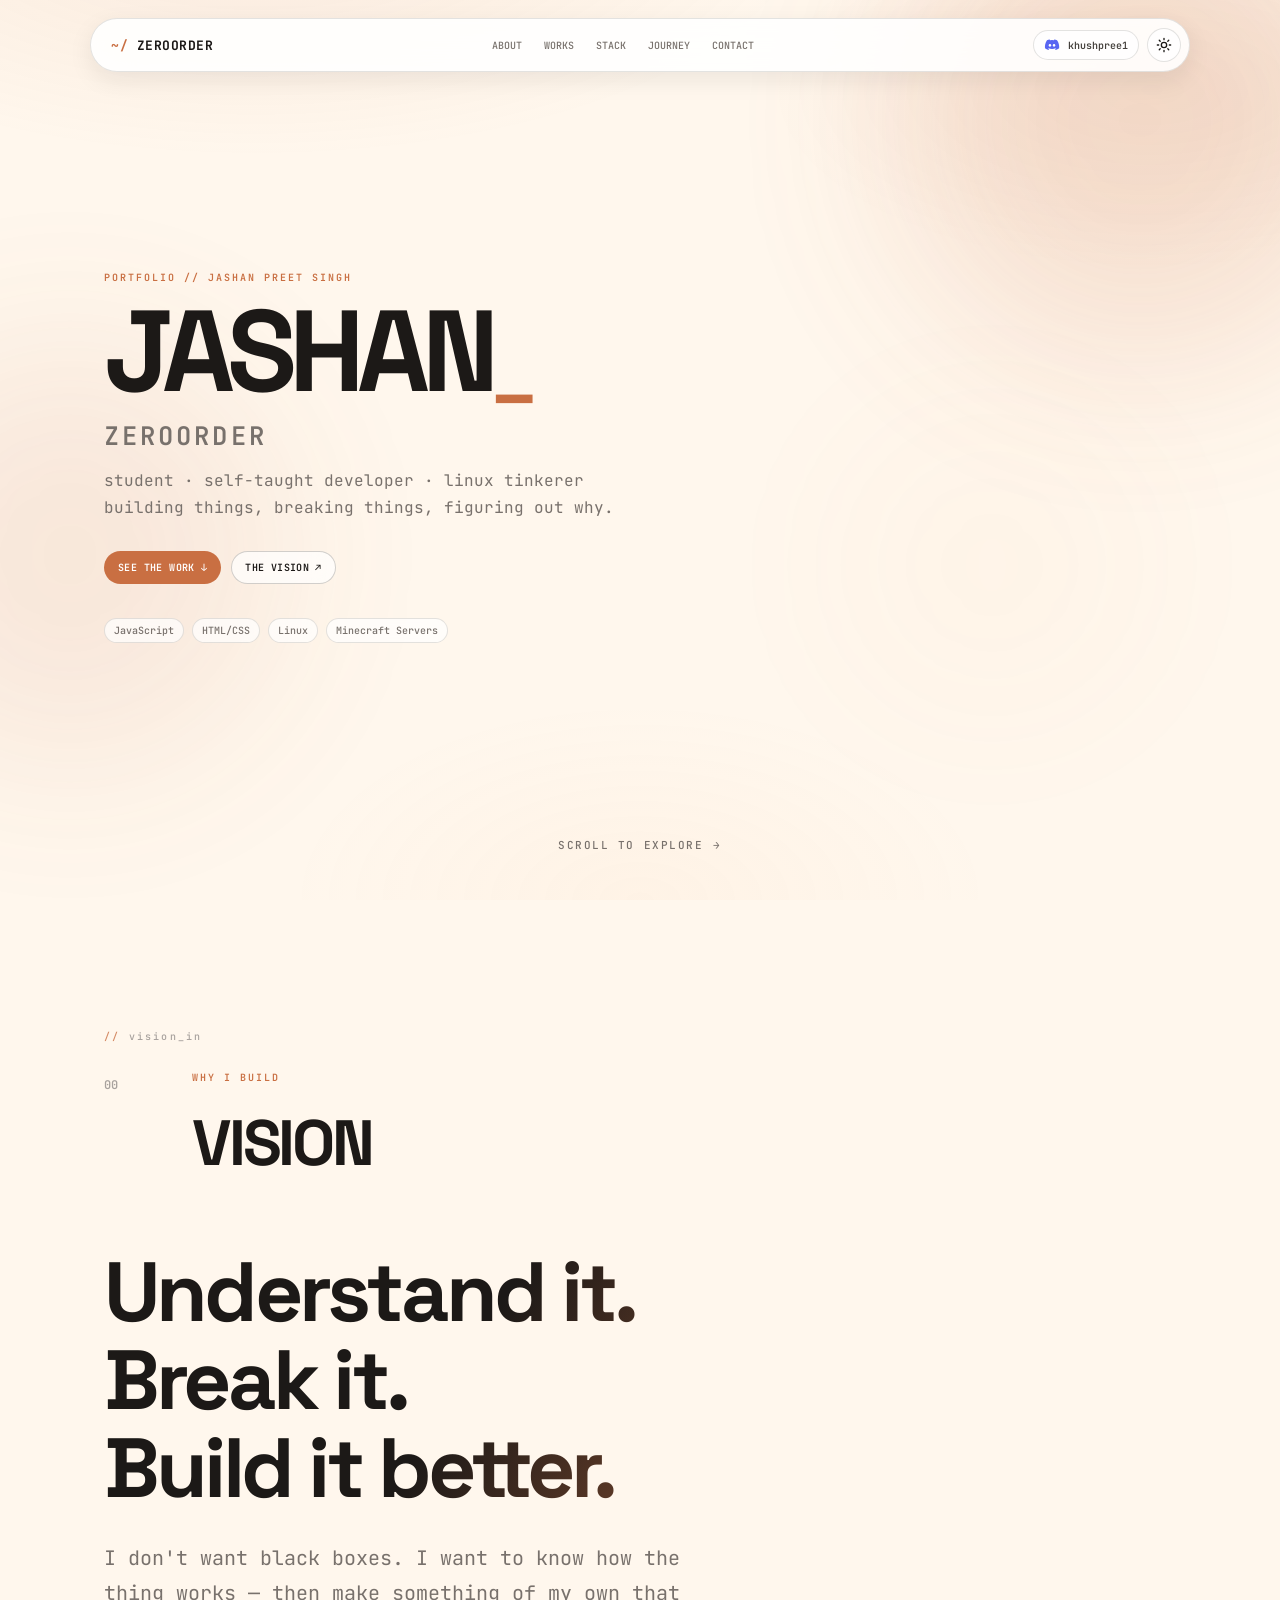
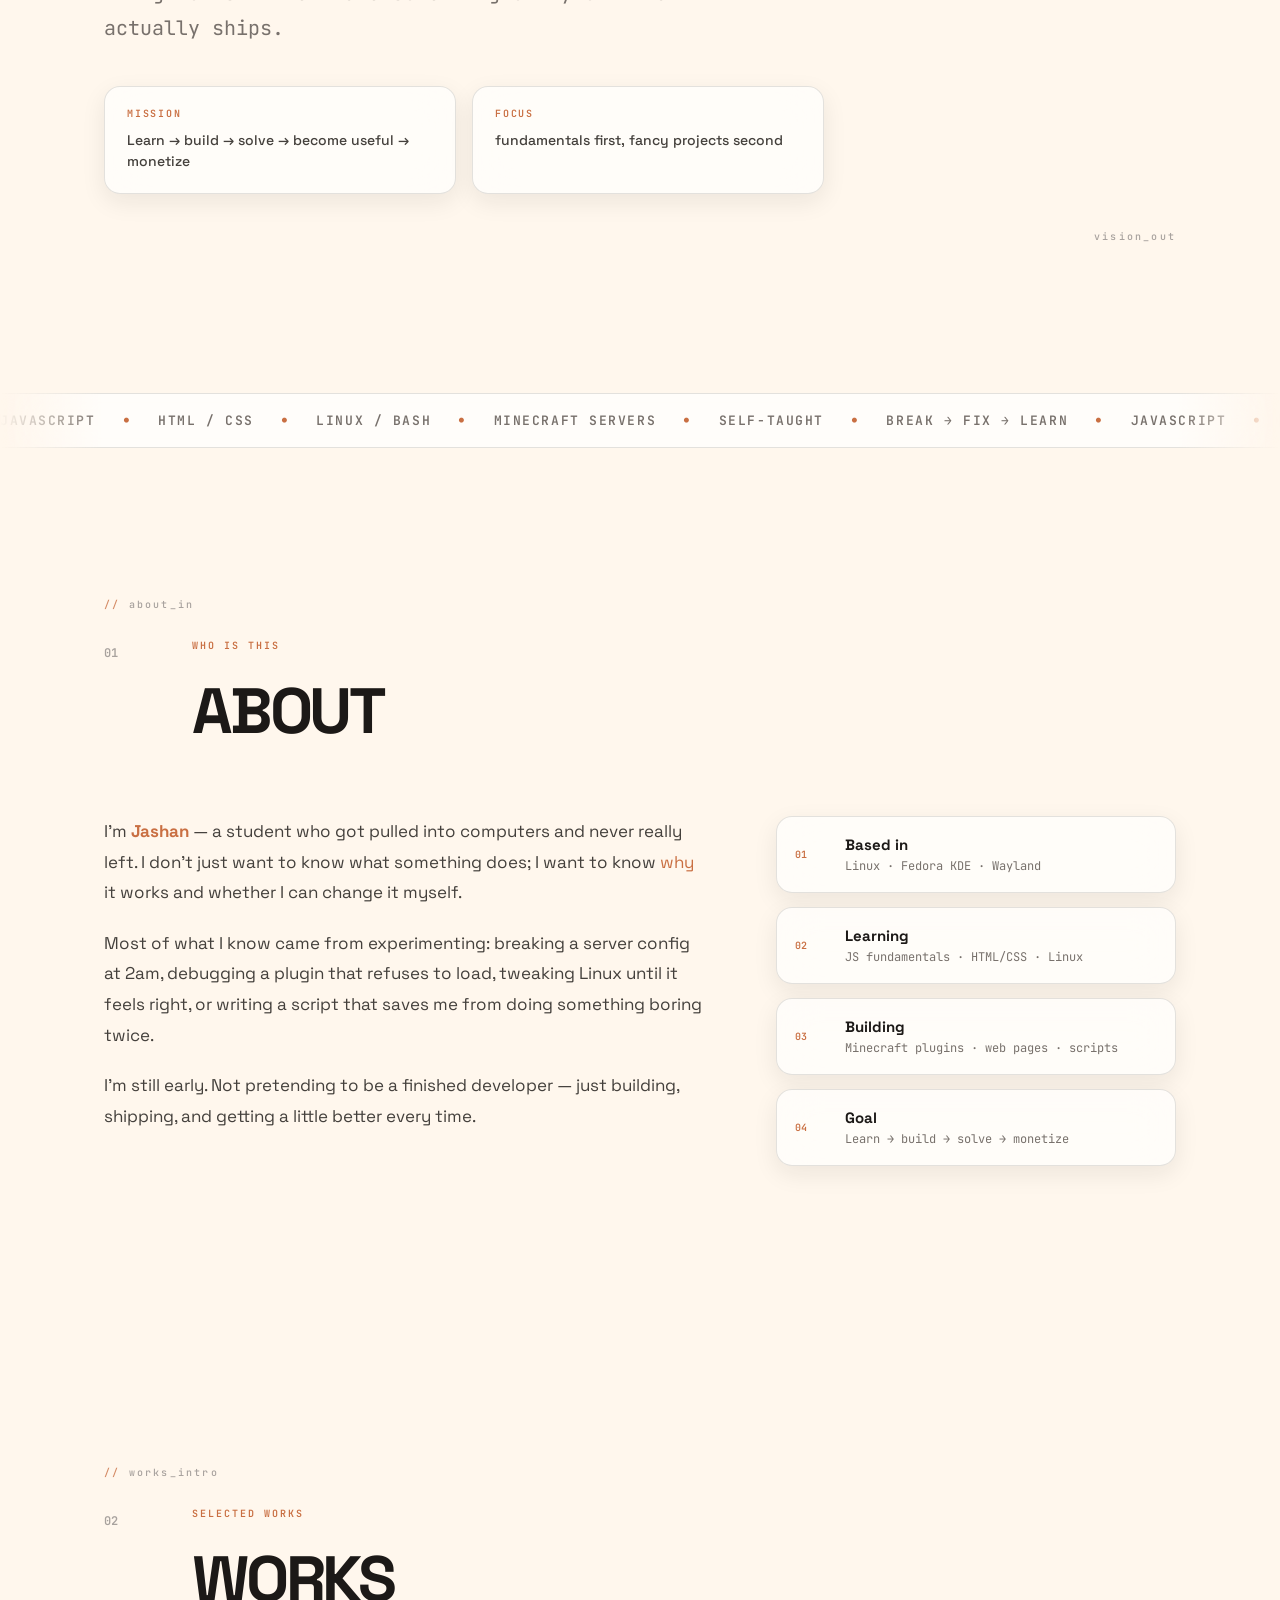
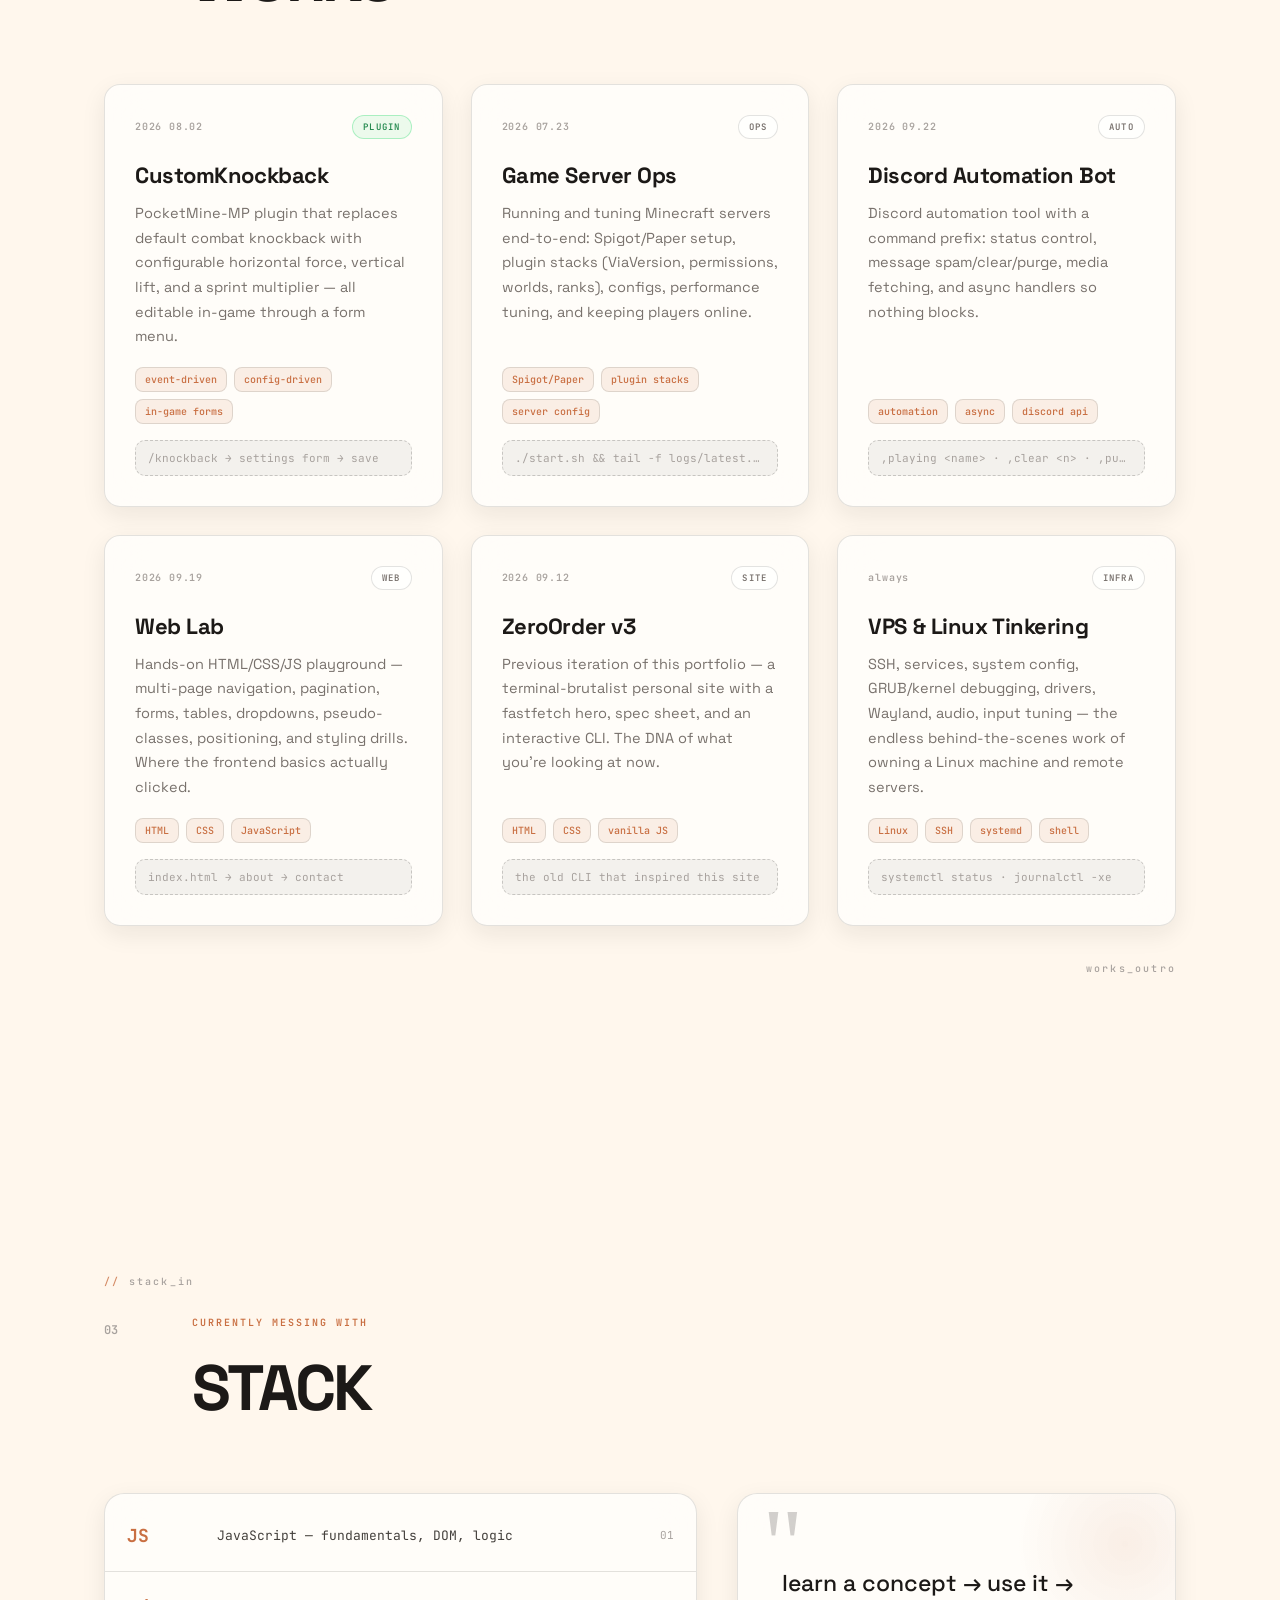
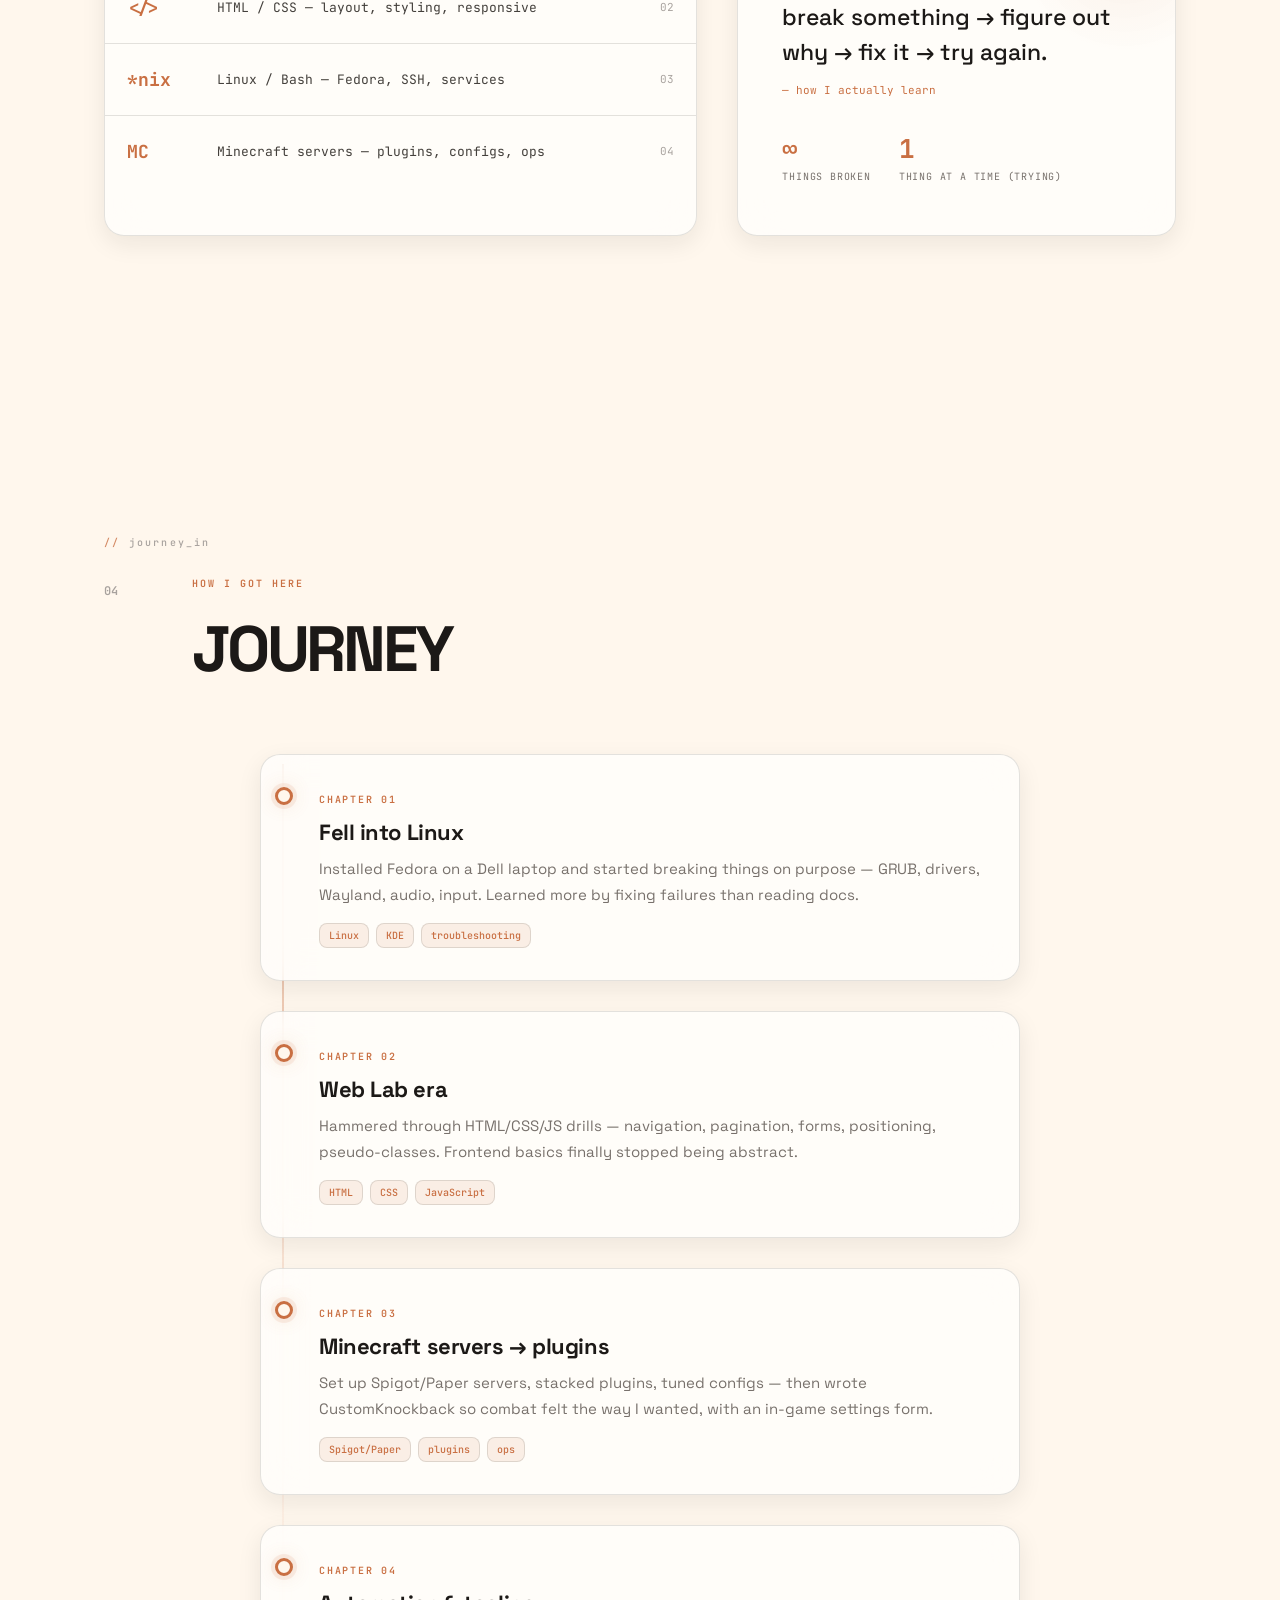
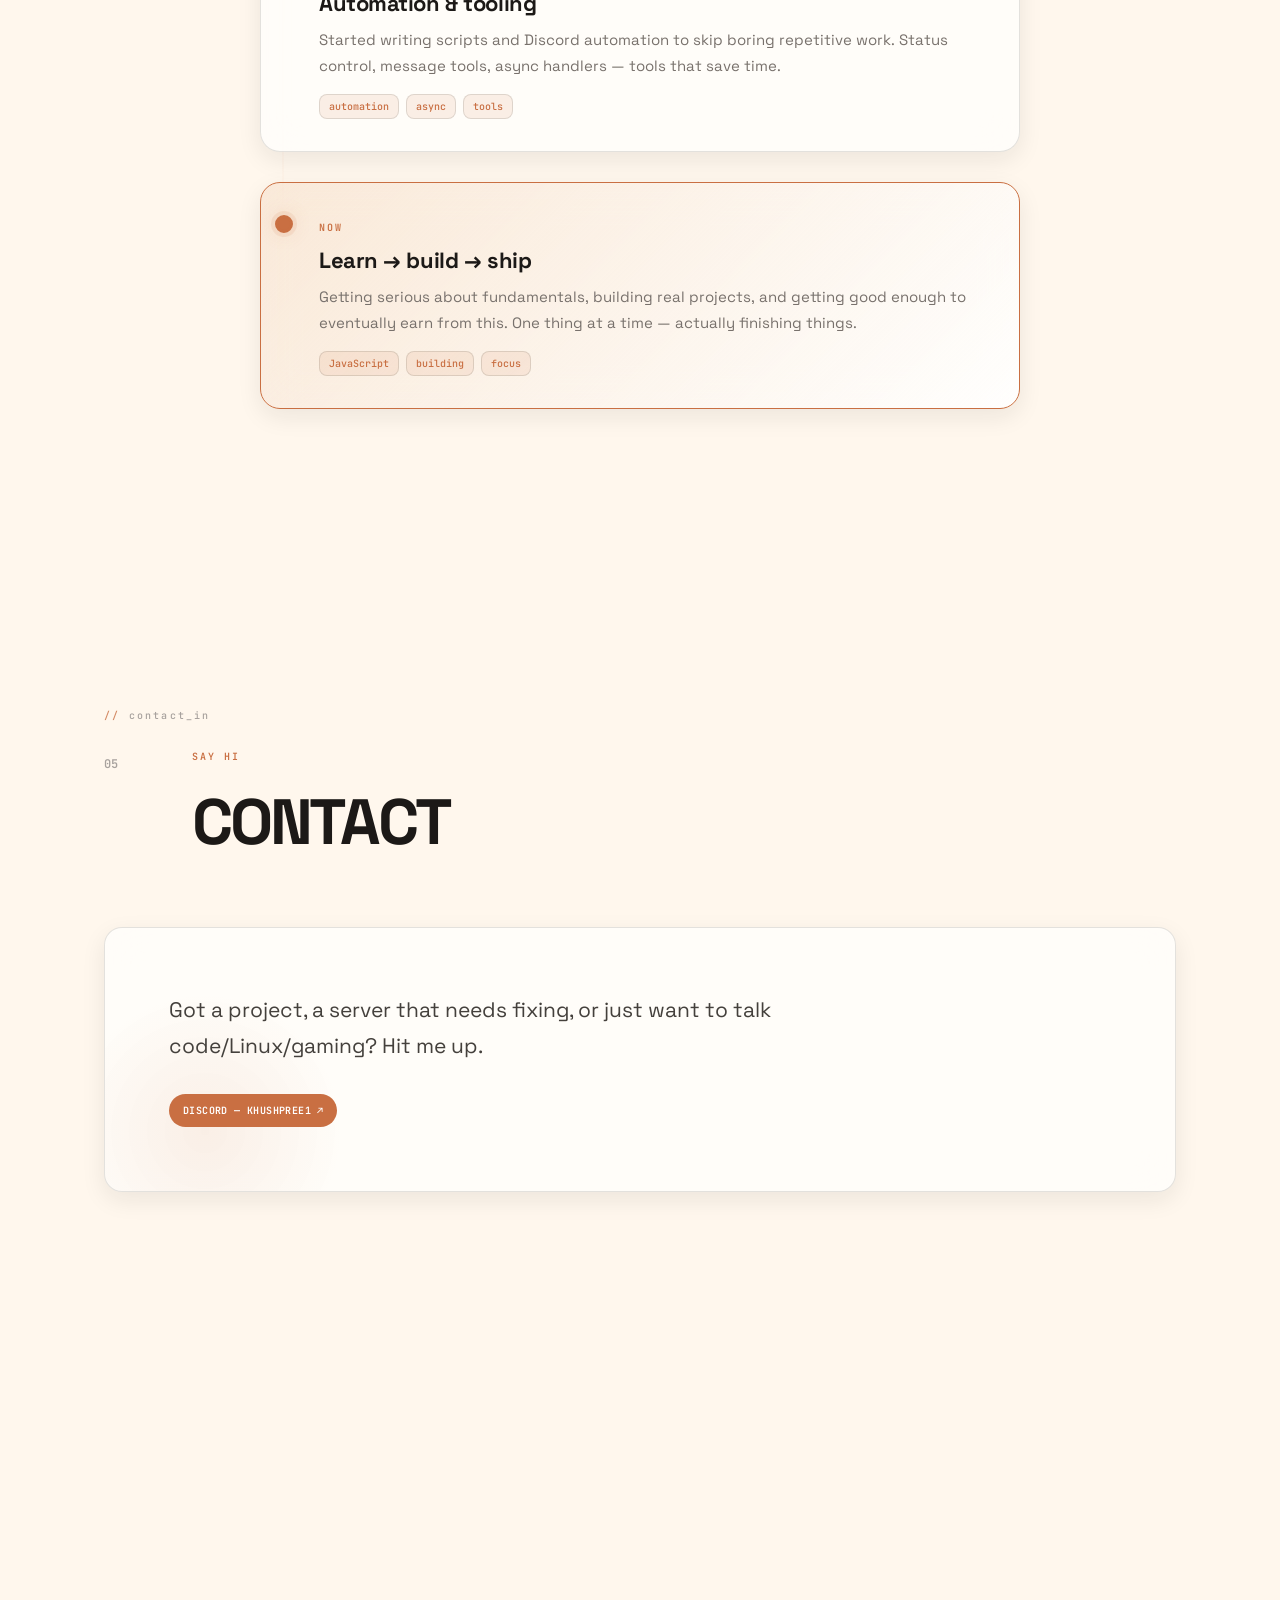
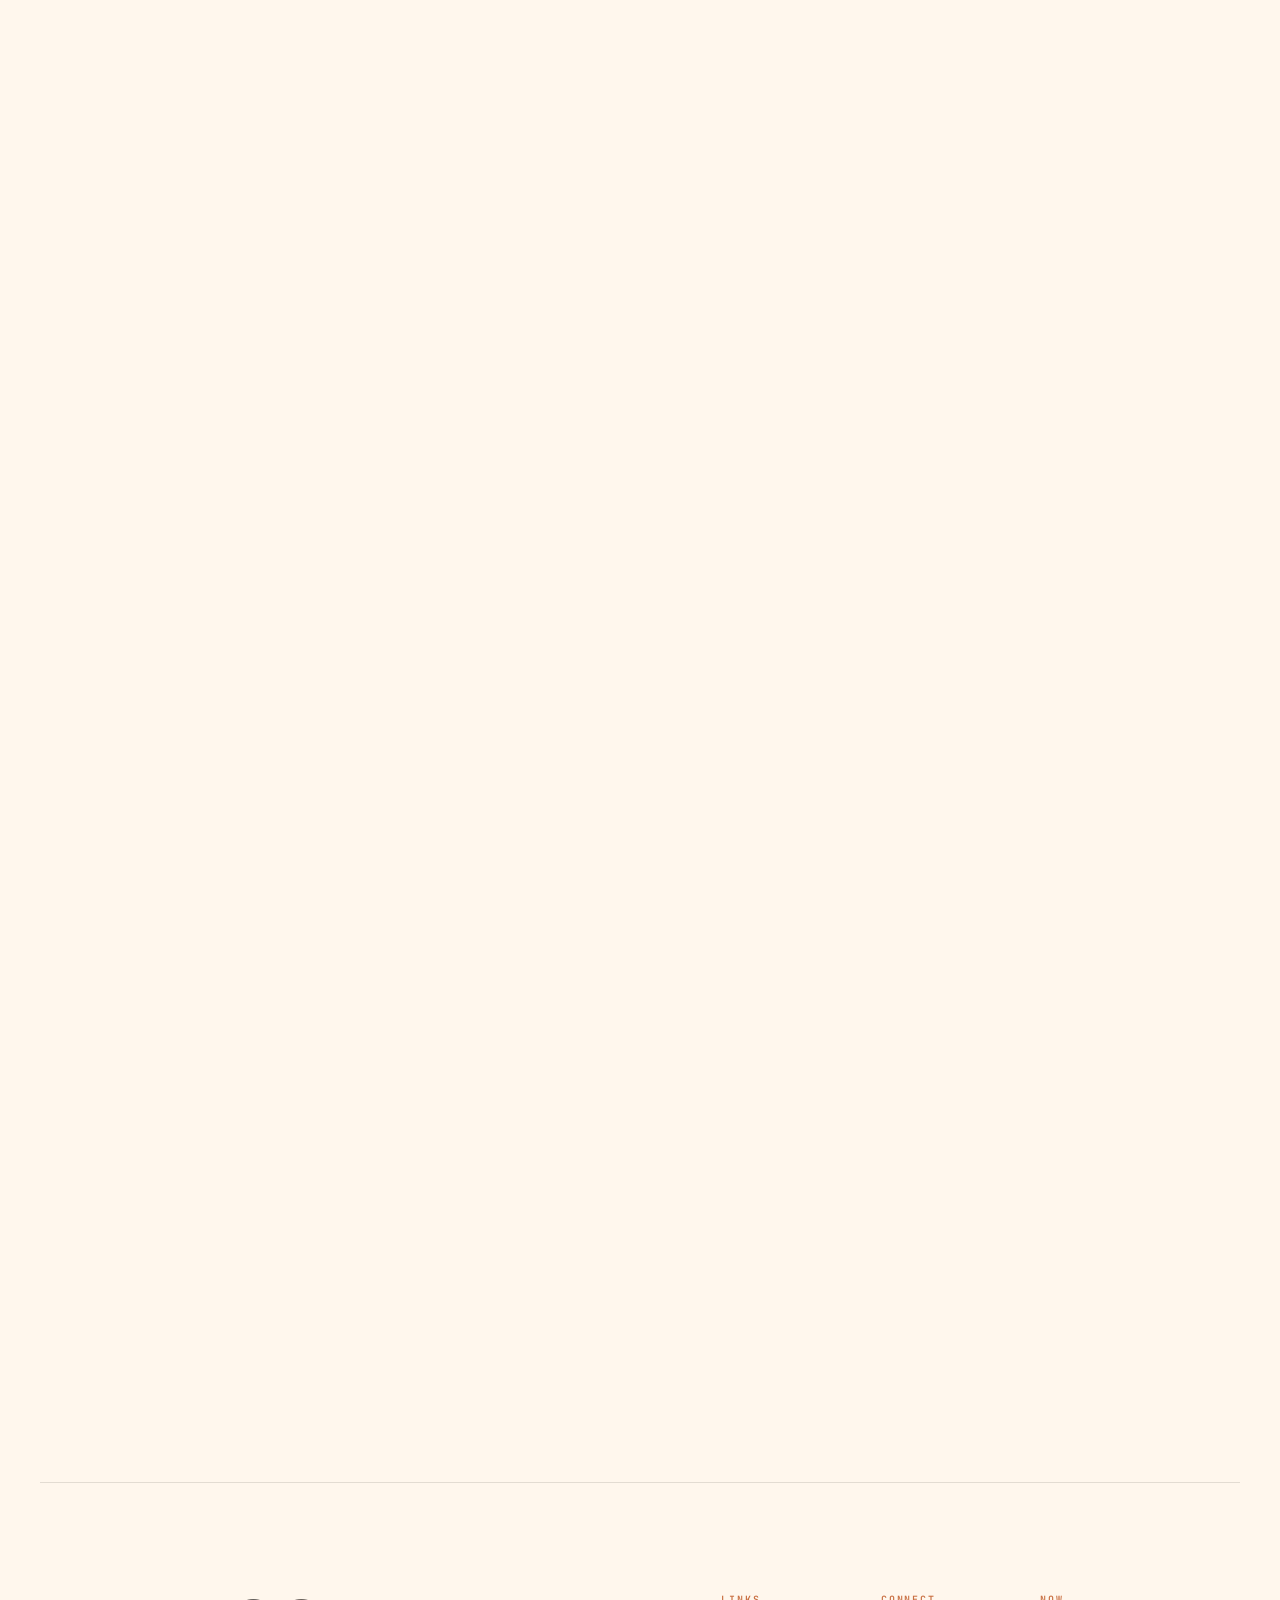
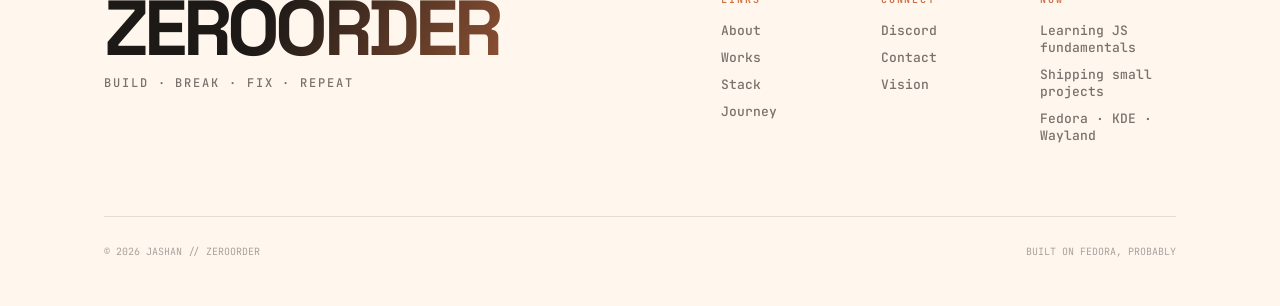
==== commit 2b3eca75: "Add files via upload" ====
--- a/jashan-zeroorder-site-v3/index.html
+++ b/jashan-zeroorder-site-v3/index.html
@@ -3,7 +3,7 @@
 <head>
   <meta charset="utf-8">
   <meta name="viewport" content="width=device-width,initial-scale=1">
-  <meta name="theme-color" content="#15202b">
+  <meta name="theme-color" content="#0c0a09">
   <meta name="description" content="Jashan Preet Singh — ZeroOrder. Student, self-taught developer. Linux, servers, Minecraft plugins, JavaScript.">
   <title>Jashan // ZeroOrder</title>
   <link rel="preconnect" href="https://fonts.googleapis.com">
@@ -241,8 +241,9 @@
         <div><p class="eyebrow">HOW I GOT HERE</p><h2>JOURNEY</h2></div>
       </div>
       <div class="timeline">
-        <article class="timeline-item">
-          <div class="timeline-content" data-num="01">
+        <article class="timeline-item glass">
+          <div class="timeline-dot"></div>
+          <div class="timeline-content">
             <span class="timeline-label">chapter 01</span>
             <h3>Fell into Linux</h3>
             <p>Installed Fedora on a Dell laptop and started breaking things on purpose — GRUB, drivers, Wayland, audio, input. Learned more by fixing failures than reading docs.</p>
@@ -250,8 +251,9 @@
           </div>
         </article>
 
-        <article class="timeline-item">
-          <div class="timeline-content" data-num="02">
+        <article class="timeline-item glass">
+          <div class="timeline-dot"></div>
+          <div class="timeline-content">
             <span class="timeline-label">chapter 02</span>
             <h3>Web Lab era</h3>
             <p>Hammered through HTML/CSS/JS drills — navigation, pagination, forms, positioning, pseudo-classes. Frontend basics finally stopped being abstract.</p>
@@ -259,8 +261,9 @@
           </div>
         </article>
 
-        <article class="timeline-item">
-          <div class="timeline-content" data-num="03">
+        <article class="timeline-item glass">
+          <div class="timeline-dot"></div>
+          <div class="timeline-content">
             <span class="timeline-label">chapter 03</span>
             <h3>Minecraft servers → plugins</h3>
             <p>Set up Spigot/Paper servers, stacked plugins, tuned configs — then wrote CustomKnockback so combat felt the way I wanted, with an in-game settings form.</p>
@@ -268,8 +271,9 @@
           </div>
         </article>
 
-        <article class="timeline-item">
-          <div class="timeline-content" data-num="04">
+        <article class="timeline-item glass">
+          <div class="timeline-dot"></div>
+          <div class="timeline-content">
             <span class="timeline-label">chapter 04</span>
             <h3>Automation &amp; tooling</h3>
             <p>Started writing scripts and Discord automation to skip boring repetitive work. Status control, message tools, async handlers — tools that save time.</p>
@@ -277,8 +281,9 @@
           </div>
         </article>
 
-        <article class="timeline-item timeline-now">
-          <div class="timeline-content" data-num="05">
+        <article class="timeline-item glass timeline-now">
+          <div class="timeline-dot"></div>
+          <div class="timeline-content">
             <span class="timeline-label">now</span>
             <h3>Learn → build → ship</h3>
             <p>Getting serious about fundamentals, building real projects, and getting good enough to eventually earn from this. One thing at a time — actually finishing things.</p>
--- a/jashan-zeroorder-site-v3/style.css
+++ b/jashan-zeroorder-site-v3/style.css
@@ -2,58 +2,54 @@
 
 :root,
 [data-theme="dark"] {
-  --bg: #15202b;
-  --bg-glass: rgba(236, 240, 241, 0.05);
-  --bg-glass-strong: rgba(236, 240, 241, 0.09);
-  --bg-solid: #1e2d3d;
-  --line: rgba(236, 240, 241, 0.1);
-  --line-strong: rgba(236, 240, 241, 0.18);
-  --text: #ecf0f1;
-  --text-soft: #bdc3c7;
-  --muted: #8f9a9f;
-  --faint: #7f8c8d;
-  --accent: #8aafcc;
-  --accent-2: #bdc3c7;
-  --accent-3: #ecf0f1;
-  --accent-soft: rgba(138, 175, 204, 0.16);
-  --accent-glow: rgba(138, 175, 204, 0.35);
-  --green: #7dcea0;
-  --blob-a: rgba(52, 73, 94, 0.35);
-  --blob-b: rgba(127, 140, 141, 0.14);
-  --blob-c: rgba(189, 195, 199, 0.1);
-  --shadow: 0 20px 60px rgba(0, 0, 0, 0.45);
-  --shadow-soft: 0 8px 32px rgba(0, 0, 0, 0.3);
-  --terminal-bg: rgba(21, 32, 43, 0.94);
-  --terminal-line: rgba(236, 240, 241, 0.08);
-  --input-bg: rgba(236, 240, 241, 0.05);
+  --bg: #0c0a09;
+  --bg-glass: rgba(255, 255, 255, 0.05);
+  --bg-glass-strong: rgba(255, 255, 255, 0.08);
+  --bg-solid: #1c1917;
+  --line: rgba(255, 255, 255, 0.1);
+  --line-strong: rgba(255, 255, 255, 0.18);
+  --text: #fafaf9;
+  --text-soft: #e7e5e4;
+  --muted: #a8a29e;
+  --faint: #78716c;
+  --accent: #e88a5b;
+  --accent-soft: rgba(232, 138, 91, 0.12);
+  --accent-glow: rgba(232, 138, 91, 0.25);
+  --green: #65c98a;
+  --blob-a: rgba(232, 138, 91, 0.35);
+  --blob-b: rgba(190, 95, 60, 0.22);
+  --blob-c: rgba(245, 170, 110, 0.12);
+  --shadow: 0 20px 60px rgba(0, 0, 0, 0.5);
+  --shadow-soft: 0 8px 32px rgba(0, 0, 0, 0.35);
+  --terminal-bg: rgba(12, 10, 9, 0.92);
+  --terminal-line: rgba(255, 255, 255, 0.08);
+  --input-bg: rgba(255, 255, 255, 0.05);
   color-scheme: dark;
 }
 
 [data-theme="light"] {
-  --bg: #ecf0f1;
-  --bg-glass: rgba(255, 255, 255, 0.72);
-  --bg-glass-strong: rgba(255, 255, 255, 0.92);
+  --bg: #fff7ed;
+  --bg-glass: rgba(255, 255, 255, 0.7);
+  --bg-glass-strong: rgba(255, 255, 255, 0.9);
   --bg-solid: #ffffff;
-  --line: rgba(44, 62, 80, 0.12);
-  --line-strong: rgba(44, 62, 80, 0.22);
-  --text: #2c3e50;
-  --text-soft: #34495e;
-  --muted: #7f8c8d;
-  --faint: #95a5a6;
-  --accent: #34495e;
-  --accent-2: #7f8c8d;
-  --accent-3: #2c3e50;
-  --accent-soft: rgba(52, 73, 94, 0.1);
-  --accent-glow: rgba(52, 73, 94, 0.22);
-  --green: #1e8449;
-  --blob-a: rgba(52, 73, 94, 0.1);
-  --blob-b: rgba(127, 140, 141, 0.12);
-  --blob-c: rgba(189, 195, 199, 0.35);
-  --shadow: 0 20px 50px rgba(44, 62, 80, 0.12);
-  --shadow-soft: 0 8px 24px rgba(44, 62, 80, 0.08);
-  --terminal-bg: rgba(44, 62, 80, 0.95);
-  --terminal-line: rgba(236, 240, 241, 0.08);
-  --input-bg: rgba(44, 62, 80, 0.05);
+  --line: rgba(28, 25, 23, 0.12);
+  --line-strong: rgba(28, 25, 23, 0.2);
+  --text: #1c1917;
+  --text-soft: #44403c;
+  --muted: #78716c;
+  --faint: #a8a29e;
+  --accent: #c96f42;
+  --accent-soft: rgba(201, 111, 66, 0.10);
+  --accent-glow: rgba(201, 111, 66, 0.20);
+  --green: #268a50;
+  --blob-a: rgba(201, 111, 66, 0.24);
+  --blob-b: rgba(180, 90, 55, 0.14);
+  --blob-c: rgba(232, 154, 105, 0.08);
+  --shadow: 0 20px 50px rgba(28, 25, 23, 0.12);
+  --shadow-soft: 0 8px 24px rgba(28, 25, 23, 0.08);
+  --terminal-bg: rgba(28, 25, 23, 0.95);
+  --terminal-line: rgba(255, 255, 255, 0.08);
+  --input-bg: rgba(28, 25, 23, 0.05);
   color-scheme: light;
 }
 
@@ -75,25 +71,25 @@
   inset: 0;
   z-index: -4;
   background:
-    radial-gradient(ellipse 70% 45% at 15% -5%, var(--accent-soft), transparent 50%),
-    radial-gradient(ellipse 50% 35% at 95% 8%, rgba(52, 73, 94, 0.08), transparent 50%);
+    radial-gradient(ellipse 80% 50% at 20% -10%, var(--accent-soft), transparent 55%),
+    radial-gradient(ellipse 60% 40% at 90% 10%, rgba(190, 95, 60, 0.07), transparent 50%),
+    radial-gradient(ellipse 50% 40% at 50% 100%, rgba(245, 170, 110, 0.05), transparent 55%);
   pointer-events: none;
-  opacity: 0.55;
 }
 
 .blob {
   position: fixed;
   border-radius: 50%;
-  filter: blur(110px);
+  filter: blur(90px);
   pointer-events: none;
   z-index: -3;
-  opacity: 0.35;
+  opacity: 0.7;
   animation: drift 18s ease-in-out infinite alternate;
   will-change: transform;
 }
 .blob-a { width: 480px; height: 480px; top: -120px; right: -100px; background: var(--blob-a); }
 .blob-b { width: 420px; height: 420px; bottom: 15%; left: -140px; background: var(--blob-b); animation-delay: -7s; }
-.blob-c { width: 320px; height: 320px; top: 45%; right: 10%; background: var(--blob-c); animation-delay: -12s; opacity: 0.25; }
+.blob-c { width: 320px; height: 320px; top: 45%; right: 10%; background: var(--blob-c); animation-delay: -12s; opacity: 0.45; }
 
 @keyframes drift {
   from { transform: translate3d(0, 0, 0) scale(1); }
@@ -115,24 +111,24 @@
   position: sticky;
   top: 0;
   z-index: 100;
-  padding: 16px 5vw 0;
+  padding: 18px 5vw 0;
   pointer-events: none;
 }
 .nav {
   pointer-events: auto;
   max-width: 1100px;
   margin: 0 auto;
-  height: 60px;
+  height: 54px;
   display: flex;
   align-items: center;
   justify-content: space-between;
-  padding: 0 10px 0 22px;
+  padding: 0 8px 0 20px;
   border-radius: 999px;
   background: var(--bg-glass-strong);
 }
 .brand { font: 700 13px "JetBrains Mono"; letter-spacing: 0.04em; white-space: nowrap; }
 .prompt { color: var(--accent); }
-.nav-links { display: flex; gap: 26px; font: 500 11px "JetBrains Mono"; color: var(--muted); text-transform: uppercase; }
+.nav-links { display: flex; gap: 22px; font: 500 10px "JetBrains Mono"; color: var(--muted); text-transform: uppercase; }
 .nav-links a { position: relative; transition: color 0.2s; }
 .nav-links a::after {
   content: "";
@@ -154,7 +150,7 @@
   align-items: center;
   gap: 8px;
   border: 1px solid var(--line);
-  padding: 8px 12px;
+  padding: 6px 10px;
   border-radius: 999px;
   font: 600 10px "JetBrains Mono";
   color: var(--text-soft);
@@ -169,8 +165,8 @@
 }
 
 .theme-toggle {
-  width: 40px;
-  height: 40px;
+  width: 34px;
+  height: 34px;
   border-radius: 999px;
   border: 1px solid var(--line);
   background: var(--bg-glass);
@@ -193,9 +189,9 @@
 [data-theme="light"] .icon-sun { display: grid; }
 [data-theme="light"] .icon-moon { display: none; }
 
-.eyebrow { font: 600 11px "JetBrains Mono"; letter-spacing: 0.2em; color: var(--accent); margin: 0 0 18px; }
+.eyebrow { font: 600 10px "JetBrains Mono"; letter-spacing: 0.2em; color: var(--accent); margin: 0 0 18px; }
 h1 { font-size: clamp(58px, 9vw, 118px); line-height: 0.86; margin: 0; letter-spacing: -0.07em; }
-.cursor { color: var(--accent); font-size: 0.7em; animation: blink 1s infinite; }
+.cursor { color: var(--accent); font-size: 0.65em; animation: blink 1s infinite; }
 .role { font: 600 clamp(18px, 2vw, 28px) "JetBrains Mono"; color: var(--muted); letter-spacing: 0.12em; margin: 18px 0 14px; }
 .intro { font: 400 16px/1.7 "JetBrains Mono"; color: var(--muted); margin: 0; }
 
@@ -204,24 +200,24 @@
   min-height: calc(100vh - 92px);
   max-width: 1200px;
   margin: auto;
-  padding: 7vw 5vw 9vw;
+  padding: 9vw 5vw 12vw;
   display: flex;
   flex-direction: column;
   justify-content: center;
   align-items: flex-start;
 }
-.hero-actions { display: flex; gap: 12px; margin-top: 35px; flex-wrap: wrap; }
+.hero-actions { display: flex; gap: 10px; margin-top: 30px; flex-wrap: wrap; }
 .btn {
   border: 1px solid var(--line-strong);
-  padding: 14px 18px;
+  padding: 9px 13px;
   border-radius: 999px;
-  font: 600 11px "JetBrains Mono";
+  font: 600 10px "JetBrains Mono";
   text-transform: uppercase;
   letter-spacing: 0.04em;
   transition: 0.25s;
   display: inline-flex;
   align-items: center;
-  gap: 8px;
+  gap: 6px;
   cursor: pointer;
   background: var(--bg-glass);
   color: var(--text);
@@ -233,7 +229,7 @@
   box-shadow: 0 10px 28px var(--accent-glow);
 }
 .btn.primary {
-  background: linear-gradient(135deg, var(--accent), var(--accent-2));
+  background: var(--accent);
   color: #fff;
   border-color: transparent;
 }
@@ -244,7 +240,7 @@
   font: 500 10px "JetBrains Mono";
   color: var(--muted);
   border: 1px solid var(--line);
-  padding: 6px 11px;
+  padding: 5px 9px;
   border-radius: 999px;
   background: var(--bg-glass);
   backdrop-filter: blur(10px);
@@ -368,11 +364,11 @@
 }
 
 .project-date {
-  font: 600 11px "JetBrains Mono";
+  font: 600 10px "JetBrains Mono";
   letter-spacing: 0.08em;
   color: var(--faint);
 }
-.project-num { font: 600 11px "JetBrains Mono"; color: var(--faint); }
+.project-num { font: 600 10px "JetBrains Mono"; color: var(--faint); }
 
 .overview-section {
   position: relative;
@@ -398,75 +394,68 @@
   justify-content: center;
   align-items: flex-start;
   padding: clamp(48px, 10vh, 120px) clamp(32px, 8vw, 120px);
-  background: linear-gradient(
-    160deg,
-    #15202b 0%,
-    #1e2d3d 28%,
-    #2c3e50 55%,
-    #34495e 78%,
-    #46617a 100%
-  );
+  background:
+    radial-gradient(circle at 82% 18%, rgba(232, 138, 91, 0.20), transparent 34%),
+    linear-gradient(160deg, #171311 0%, #1d1714 55%, #261a15 100%);
   color: #fff;
   box-shadow: 0 -20px 80px rgba(0, 0, 0, 0.3);
-  transform: translateY(var(--ov-y, 100%));
+  transform: translate3d(0, var(--ov-y, 100%), 0);
   opacity: var(--ov-opacity, 1);
-  will-change: transform;
+  will-change: transform, opacity;
+  border-radius: 0;
+  overflow: hidden;
 }
 [data-theme="light"] .overview-card {
-  background: linear-gradient(
-    160deg,
-    #34495e 0%,
-    #2c3e50 35%,
-    #1e2d3d 70%,
-    #15202b 100%
-  );
-  color: #ecf0f1;
-  box-shadow: 0 -20px 60px rgba(44, 62, 80, 0.18);
+  background:
+    radial-gradient(circle at 82% 18%, rgba(201, 111, 66, 0.14), transparent 34%),
+    linear-gradient(160deg, #fffaf5 0%, #f7eee6 55%, #f3e4d7 100%);
+  color: #1a1a2e;
+  box-shadow: 0 -20px 60px rgba(0, 0, 0, 0.08);
 }
 .overview-label {
   margin: 0 0 24px;
   font: 600 12px "JetBrains Mono";
   letter-spacing: 0.22em;
   text-transform: uppercase;
-  color: rgba(236, 240, 241, 0.6);
+  color: rgba(255, 255, 255, 0.6);
   opacity: var(--ov-chip, 0);
   transform: translateY(calc((1 - var(--ov-chip, 0)) * 16px));
 }
 [data-theme="light"] .overview-label {
-  color: rgba(189, 195, 199, 0.75);
+  color: rgba(26, 26, 46, 0.55);
 }
 .overview-name {
   margin: 0;
   font: 700 clamp(64px, 14vw, 180px)/0.9 "Space Grotesk", sans-serif;
   letter-spacing: -0.06em;
-  color: #ecf0f1;
+  color: #fff;
   opacity: var(--ov-chip, 0);
   transform: translateY(calc((1 - var(--ov-chip, 0)) * 28px));
 }
 [data-theme="light"] .overview-name {
-  color: #ecf0f1;
+  color: #1a1a2e;
 }
 .overview-brand {
   margin: 20px 0 0;
   font: 600 clamp(16px, 2.5vw, 28px) "JetBrains Mono", monospace;
   letter-spacing: 0.3em;
-  color: rgba(236, 240, 241, 0.75);
+  color: rgba(255, 255, 255, 0.75);
   opacity: var(--ov-chip, 0);
   transform: translateY(calc((1 - var(--ov-chip, 0)) * 20px));
 }
 [data-theme="light"] .overview-brand {
-  color: rgba(189, 195, 199, 0.85);
+  color: rgba(26, 26, 46, 0.7);
 }
 .overview-chips {
   display: flex;
   flex-wrap: wrap;
-  gap: 12px;
-  margin-top: 48px;
+  gap: 8px;
+  margin-top: 40px;
 }
 .overview-chips span {
-  font: 600 12px "JetBrains Mono";
-  letter-spacing: 0.06em;
-  padding: 10px 18px;
+  font: 600 10px "JetBrains Mono";
+  letter-spacing: 0.05em;
+  padding: 7px 11px;
   border-radius: 999px;
   border: 1px solid rgba(255, 255, 255, 0.25);
   background: rgba(255, 255, 255, 0.1);
@@ -475,9 +464,9 @@
   transform: translateY(calc((1 - var(--ov-chip, 0)) * 14px));
 }
 [data-theme="light"] .overview-chips span {
-  border-color: rgba(236, 240, 241, 0.28);
-  background: rgba(236, 240, 241, 0.1);
-  color: rgba(236, 240, 241, 0.92);
+  border-color: rgba(26, 26, 46, 0.2);
+  background: rgba(26, 26, 46, 0.06);
+  color: rgba(26, 26, 46, 0.85);
 }
 .overview-chips span:nth-child(1) { transition-delay: 0ms; }
 .overview-chips span:nth-child(2) { transition-delay: 60ms; }
@@ -502,17 +491,17 @@
   will-change: transform, opacity;
 }
 [data-theme="light"] .overview-bio {
-  background: rgba(21, 32, 43, 0.45);
-  border-color: rgba(236, 240, 241, 0.14);
-  box-shadow: 0 16px 40px rgba(0, 0, 0, 0.12);
+  background: rgba(255, 255, 255, 0.55);
+  border-color: rgba(26, 26, 46, 0.1);
+  box-shadow: 0 16px 40px rgba(0, 0, 0, 0.06);
 }
 .overview-bio p {
   margin: 0;
   font: 500 13px/1.7 "JetBrains Mono", monospace;
-  color: rgba(236, 240, 241, 0.82);
+  color: rgba(255, 255, 255, 0.8);
 }
 [data-theme="light"] .overview-bio p {
-  color: rgba(236, 240, 241, 0.88);
+  color: rgba(26, 26, 46, 0.75);
 }
 .overview-bio::before {
   content: "";
@@ -525,18 +514,18 @@
   background: linear-gradient(90deg, rgba(255,255,255,0.4), rgba(255,255,255,0.1));
 }
 [data-theme="light"] .overview-bio::before {
-  background: linear-gradient(90deg, rgba(236,240,241,0.45), rgba(236,240,241,0.08));
-}
-
-.section { max-width: 1200px; margin: auto; padding: 110px 5vw; }
-.section-head { display: grid; grid-template-columns: 70px 1fr; gap: 15px; margin-bottom: 48px; align-items: start; }
+  background: linear-gradient(90deg, rgba(26,26,46,0.3), rgba(26,26,46,0.05));
+}
+
+.section { max-width: 1200px; margin: auto; padding: 150px 5vw; }
+.section-head { display: grid; grid-template-columns: 70px 1fr; gap: 18px; margin-bottom: 64px; align-items: start; }
 .section-head > span { font: 600 12px "JetBrains Mono"; color: var(--faint); padding-top: 6px; }
 .section h2 { font-size: clamp(35px, 5vw, 65px); letter-spacing: -0.05em; margin: 0; }
 
-.about-grid { display: grid; grid-template-columns: 1.2fr 0.8fr; gap: 50px; align-items: start; }
+.about-grid { display: grid; grid-template-columns: 1.2fr 0.8fr; gap: 72px; align-items: start; }
 .about-text p { font-size: 17px; line-height: 1.8; color: var(--text-soft); margin: 0 0 20px; }
 .about-text strong { color: var(--accent); }
-.about-text em { color: var(--accent-3); font-style: normal; }
+.about-text em { color: var(--accent); font-style: normal; }
 .about-facts { display: flex; flex-direction: column; gap: 14px; }
 .fact {
   display: grid;
@@ -552,14 +541,14 @@
   transform: translateX(6px);
   box-shadow: 0 12px 32px var(--accent-glow);
 }
-.fact > span { font: 600 11px "JetBrains Mono"; color: var(--accent); }
+.fact > span { font: 600 10px "JetBrains Mono"; color: var(--accent); }
 .fact strong { display: block; font-size: 15px; margin-bottom: 4px; }
 .fact p { margin: 0; font: 12px "JetBrains Mono"; color: var(--muted); }
 
-.project-grid { display: grid; grid-template-columns: repeat(3, 1fr); gap: 20px; }
+.project-grid { display: grid; grid-template-columns: repeat(3, 1fr); gap: 28px; }
 .project-card {
-  border-radius: 20px;
-  padding: 26px;
+  border-radius: 16px;
+  padding: 30px;
   position: relative;
   overflow: hidden;
   transition: 0.3s;
@@ -582,7 +571,7 @@
 }
 .project-card:hover::before { opacity: 1; }
 .project-top { display: flex; justify-content: space-between; align-items: center; margin-bottom: 22px; position: relative; }
-.project-num { font: 600 11px "JetBrains Mono"; color: var(--faint); }
+.project-num { font: 600 10px "JetBrains Mono"; color: var(--faint); }
 .project-status {
   font: 600 9px "JetBrains Mono";
   letter-spacing: 0.14em;
@@ -619,13 +608,13 @@
   position: relative;
 }
 
-.stack-layout { display: grid; grid-template-columns: 1.15fr 0.85fr; gap: 25px; }
+.stack-layout { display: grid; grid-template-columns: 1.15fr 0.85fr; gap: 40px; }
 .stack-list { border-radius: 20px; overflow: hidden; padding: 6px 0; }
 .stack-item {
   display: grid;
   grid-template-columns: 90px 1fr 34px;
   align-items: center;
-  padding: 22px 22px;
+  padding: 24px 22px;
   font-family: "JetBrains Mono";
   transition: 0.25s;
   border-bottom: 1px solid var(--line);
@@ -638,7 +627,7 @@
 
 .quote-card {
   border-radius: 20px;
-  padding: 45px 38px;
+  padding: 52px 44px;
   position: relative;
   overflow: hidden;
   display: flex;
@@ -659,165 +648,84 @@
 .quote-card small { font: 11px "JetBrains Mono"; color: var(--accent); position: relative; }
 .quote-stats { display: flex; gap: 28px; margin-top: auto; padding-top: 34px; position: relative; }
 .quote-stats div { display: flex; flex-direction: column; gap: 4px; }
-.quote-stats b { font: 700 26px "JetBrains Mono"; color: var(--accent-3); }
+.quote-stats b { font: 700 26px "JetBrains Mono"; color: var(--accent); }
 .quote-stats span { font: 10px "JetBrains Mono"; color: var(--muted); text-transform: uppercase; letter-spacing: 0.08em; }
 
 .timeline {
-  display: grid;
-  grid-template-columns: repeat(2, 1fr);
-  gap: 1px;
-  background: var(--line);
-  border: 1px solid var(--line);
-  border-radius: 24px;
-  overflow: hidden;
+  position: relative;
+  max-width: 760px;
+  margin: 0 auto;
+  display: flex;
+  flex-direction: column;
+  gap: 30px;
+}
+.timeline::before {
+  content: "";
+  position: absolute;
+  left: 22px;
+  top: 10px;
+  bottom: 10px;
+  width: 2px;
+  background: linear-gradient(to bottom, var(--accent), rgba(232, 138, 91, 0.18), transparent);
+  opacity: 0.5;
 }
 .timeline-item {
   position: relative;
-  border-radius: 0;
-  background: var(--bg-solid);
-  padding: 36px 32px;
-  min-height: 240px;
-  display: flex;
-  flex-direction: column;
-  overflow: hidden;
-  transition:
-    transform 0.45s cubic-bezier(0.22, 1, 0.36, 1),
-    box-shadow 0.45s cubic-bezier(0.22, 1, 0.36, 1),
-    background 0.45s ease;
-}
-.timeline-item::before {
-  content: "";
-  position: absolute;
-  inset: 0;
-  background:
-    radial-gradient(ellipse 80% 70% at 100% 0%, var(--accent-soft), transparent 55%),
-    linear-gradient(160deg, transparent 40%, var(--accent-soft));
-  opacity: 0;
-  transition: opacity 0.45s ease;
-  pointer-events: none;
-}
-.timeline-item::after {
-  content: "";
-  position: absolute;
-  top: 0;
-  left: 0;
-  right: 0;
-  height: 2px;
-  background: linear-gradient(90deg, var(--accent), transparent 70%);
-  transform: scaleX(0);
-  transform-origin: left;
-  transition: transform 0.5s cubic-bezier(0.22, 1, 0.36, 1);
-  z-index: 2;
+  border-radius: 20px;
+  padding: 32px 32px 32px 58px;
+  transition: 0.3s;
 }
 .timeline-item:hover {
-  transform: translateY(-6px);
-  background: var(--bg-solid);
-  box-shadow:
-    0 24px 48px rgba(0, 0, 0, 0.18),
-    0 0 0 1px var(--line-strong);
-  z-index: 2;
-}
-.timeline-item:hover::before {
-  opacity: 1;
-}
-.timeline-item:hover::after {
-  transform: scaleX(1);
-}
-.timeline-item:hover .timeline-content::before {
-  opacity: 0.1;
+  transform: translateX(8px);
+  border-color: var(--accent);
+  box-shadow: 0 16px 40px var(--accent-glow);
+}
+.timeline-dot {
+  position: absolute;
+  left: 14px;
+  top: 32px;
+  width: 18px;
+  height: 18px;
+  border-radius: 50%;
+  background: var(--bg);
+  border: 3px solid var(--accent);
+  box-shadow: 0 0 0 4px var(--accent-soft), 0 0 20px var(--accent-glow);
+  z-index: 1;
+}
+.timeline-now .timeline-dot {
+  background: var(--accent);
+  animation: pulse 2s ease-in-out infinite;
+}
+@keyframes pulse {
+  0%, 100% { box-shadow: 0 0 0 4px var(--accent-soft), 0 0 12px var(--accent-glow); }
+  50% { box-shadow: 0 0 0 8px var(--accent-soft), 0 0 28px var(--accent-glow); }
+}
+.timeline-label {
+  font: 600 10px "JetBrains Mono";
+  letter-spacing: 0.18em;
+  text-transform: uppercase;
   color: var(--accent);
-  transform: translateY(-4px);
-}
-.timeline-item:hover .timeline-label {
+}
+.timeline-content h3 { font-size: 22px; margin: 10px 0 10px; letter-spacing: -0.02em; }
+.timeline-content p { font-size: 15px; line-height: 1.7; color: var(--muted); margin: 0 0 16px; }
+.timeline-tags { display: flex; flex-wrap: wrap; gap: 7px; }
+.timeline-tags span {
+  font: 500 10px "JetBrains Mono";
   color: var(--accent);
-}
-.timeline-item:hover h3 {
-  letter-spacing: -0.03em;
-}
-.timeline-item:hover .timeline-tags span {
-  border-color: var(--line-strong);
-  color: var(--text-soft);
-  background: var(--bg-glass);
-}
-.timeline-item:last-child {
-  grid-column: 1 / -1;
-}
-.timeline-dot {
-  display: none;
-}
-.timeline-label {
-  font: 600 11px "JetBrains Mono";
-  letter-spacing: 0.16em;
-  text-transform: uppercase;
-  color: var(--faint);
-  margin-bottom: auto;
-  transition: color 0.4s ease;
-}
-.timeline-content {
-  position: relative;
-  z-index: 1;
-  display: flex;
-  flex-direction: column;
-  height: 100%;
-}
-.timeline-content::before {
-  content: attr(data-num);
-  position: absolute;
-  top: -18px;
-  right: -8px;
-  font: 700 clamp(64px, 8vw, 96px)/1 "Space Grotesk", sans-serif;
-  letter-spacing: -0.06em;
-  color: var(--text);
-  opacity: 0.05;
-  pointer-events: none;
-  z-index: -1;
-  transition:
-    opacity 0.45s ease,
-    color 0.45s ease,
-    transform 0.45s cubic-bezier(0.22, 1, 0.36, 1);
-}
-.timeline-content h3 {
-  font-size: 24px;
-  margin: 0 0 12px;
-  letter-spacing: -0.03em;
-}
-.timeline-content p {
-  font-size: 15px;
-  line-height: 1.7;
-  color: var(--muted);
-  margin: 0 0 24px;
-  max-width: 52ch;
-}
-.timeline-tags { display: flex; flex-wrap: wrap; gap: 8px; margin-top: auto; }
-.timeline-tags span {
-  font: 500 11px "JetBrains Mono";
-  letter-spacing: 0.04em;
-  padding: 6px 12px;
-  border-radius: 6px;
+  background: var(--accent-soft);
   border: 1px solid var(--line);
-  color: var(--muted);
-  background: transparent;
-  transition: border-color 0.4s ease, color 0.4s ease, background 0.4s ease, transform 0.4s ease;
-}
-.timeline-item:hover .timeline-tags span {
-  transform: translateY(-1px);
+  padding: 5px 9px;
+  border-radius: 8px;
 }
 .timeline-now {
-  background: linear-gradient(135deg, var(--bg-solid), var(--bg-glass-strong));
-  box-shadow: inset 3px 0 0 var(--accent);
-}
-.timeline-now .timeline-label {
-  color: var(--accent);
-}
-.timeline-now .timeline-content::before {
-  color: var(--accent);
-  opacity: 0.12;
+  background: linear-gradient(135deg, var(--accent-soft), var(--bg-glass-strong));
+  border-color: var(--accent);
 }
 
 .contact-section { padding-bottom: 70px; }
 .contact-card {
-  border-radius: 24px;
-  padding: 52px;
+  border-radius: 18px;
+  padding: 64px;
   position: relative;
   overflow: hidden;
 }
@@ -838,14 +746,14 @@
 .site-footer {
   max-width: 1200px;
   margin: 0 auto;
-  padding: 70px 5vw 40px;
+  padding: 110px 5vw 48px;
   border-top: 1px solid var(--line);
 }
 .footer-top {
   display: grid;
   grid-template-columns: 1.2fr 1fr;
-  gap: 50px;
-  margin-bottom: 56px;
+  gap: 72px;
+  margin-bottom: 72px;
 }
 .footer-wordmark {
   font: 700 clamp(42px, 7vw, 78px)/0.9 "Space Grotesk", sans-serif;
@@ -896,7 +804,7 @@
 .footer-bottom {
   display: flex;
   justify-content: space-between;
-  padding-top: 24px;
+  padding-top: 28px;
   border-top: 1px solid var(--line);
   color: var(--faint);
   font: 10px "JetBrains Mono";
@@ -909,17 +817,18 @@
 @media (max-width: 980px) {
   .project-grid { grid-template-columns: repeat(2, 1fr); }
   .about-grid, .stack-layout { grid-template-columns: 1fr; }
-  .timeline { grid-template-columns: 1fr; }
-  .timeline-item:last-child { grid-column: auto; }
-  .hero { gap: 50px; padding-top: 60px; padding-bottom: 100px; }
+  .hero { gap: 42px; padding-top: 72px; padding-bottom: 120px; }
   .nav-links { display: none; }
+  .timeline::before { left: 18px; }
+  .timeline-item { padding-left: 48px; }
+  .timeline-dot { left: 10px; }
   .vision-meta { grid-template-columns: 1fr; }
   .footer-top { grid-template-columns: 1fr; gap: 36px; }
   .overview-section { height: 180vh; }
 }
 @media (max-width: 800px) {
   .nav-wrap { padding: 12px 16px 0; }
-  .section { padding: 80px 20px; }
+  .section { padding: 96px 20px; }
   .discord-label { display: none; }
   .discord-top { padding: 8px; }
   .site-footer { padding: 56px 20px 32px; }
@@ -946,9 +855,7 @@
   .footer-bottom { flex-direction: column; gap: 10px; }
   .stack-item { grid-template-columns: 70px 1fr 30px; padding: 18px 16px; }
   .quote-card { padding: 36px 24px; }
-  .timeline { grid-template-columns: 1fr; }
-  .timeline-item { min-height: 0; padding: 28px 24px; }
-  .timeline-content h3 { font-size: 20px; }
+  .timeline-content h3 { font-size: 19px; }
   .footer-cols { grid-template-columns: 1fr; }
   .vision-jp { font-size: 36px; }
 }
